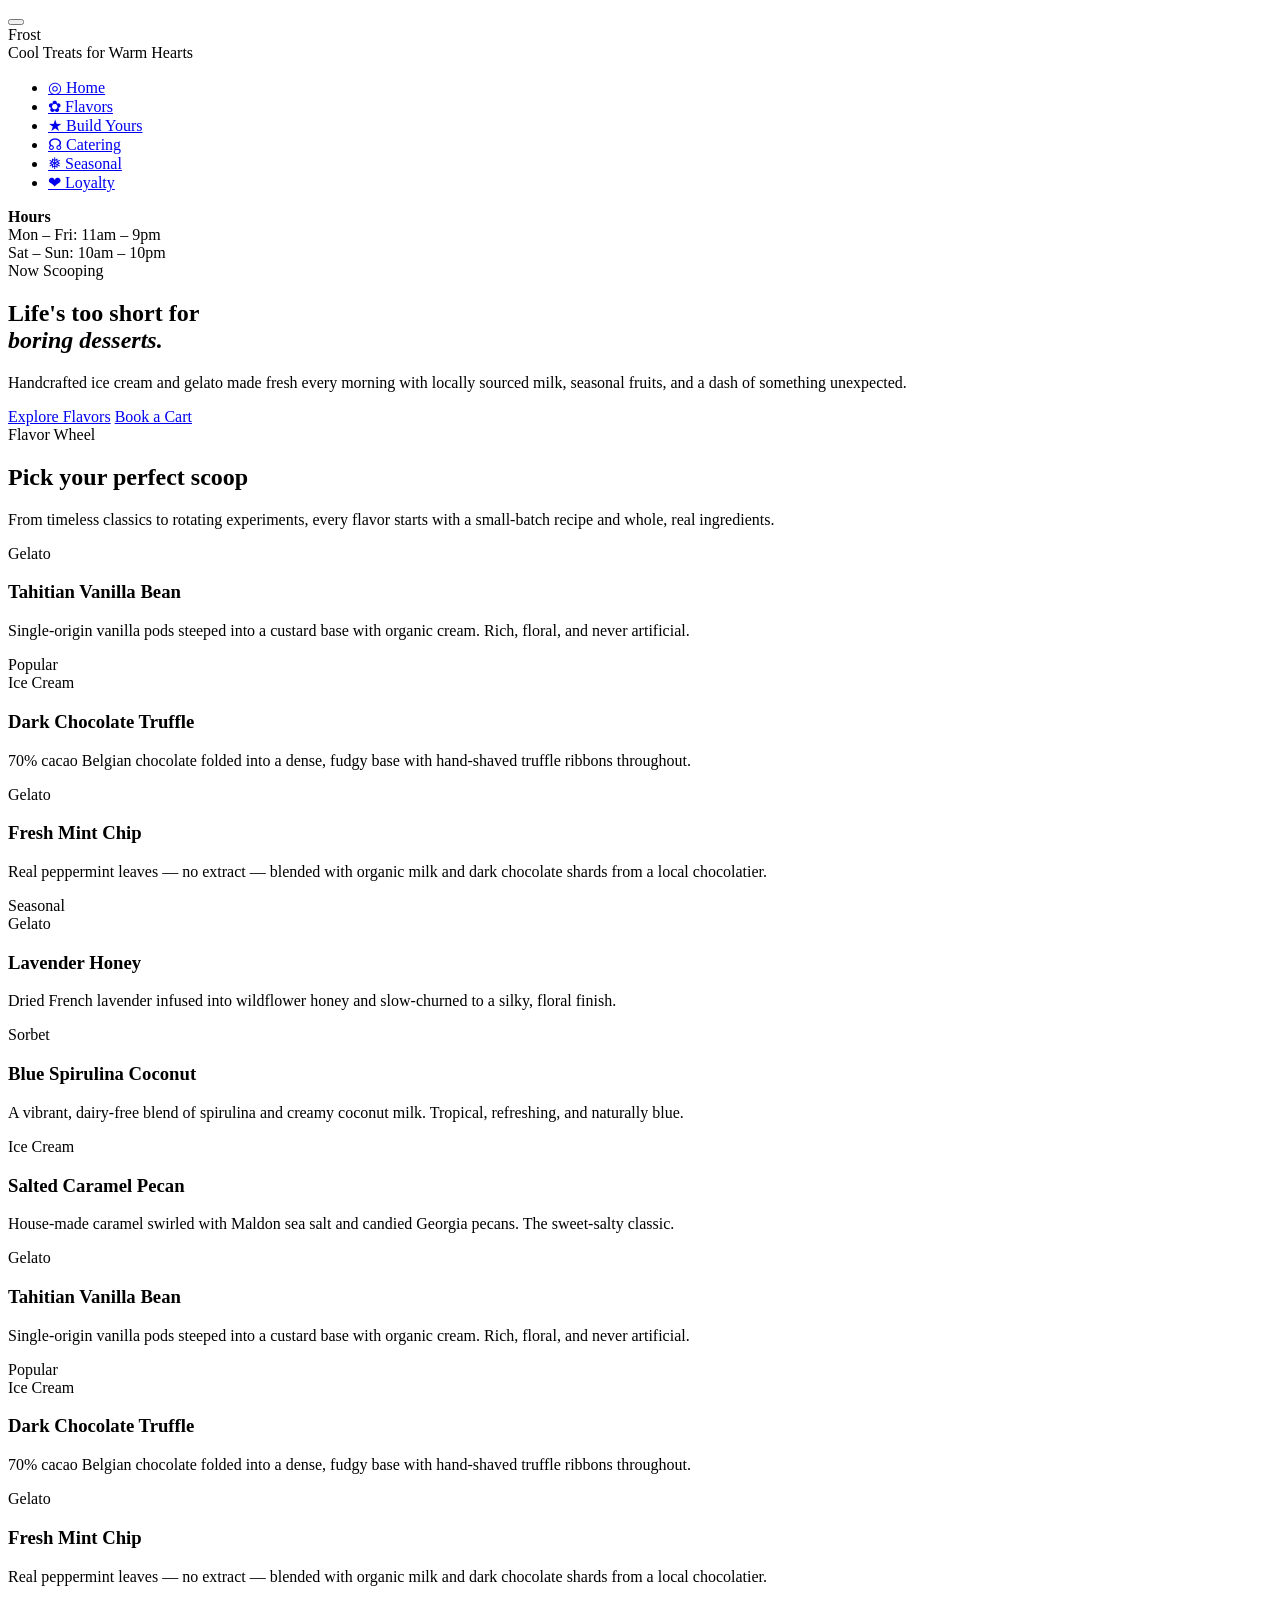
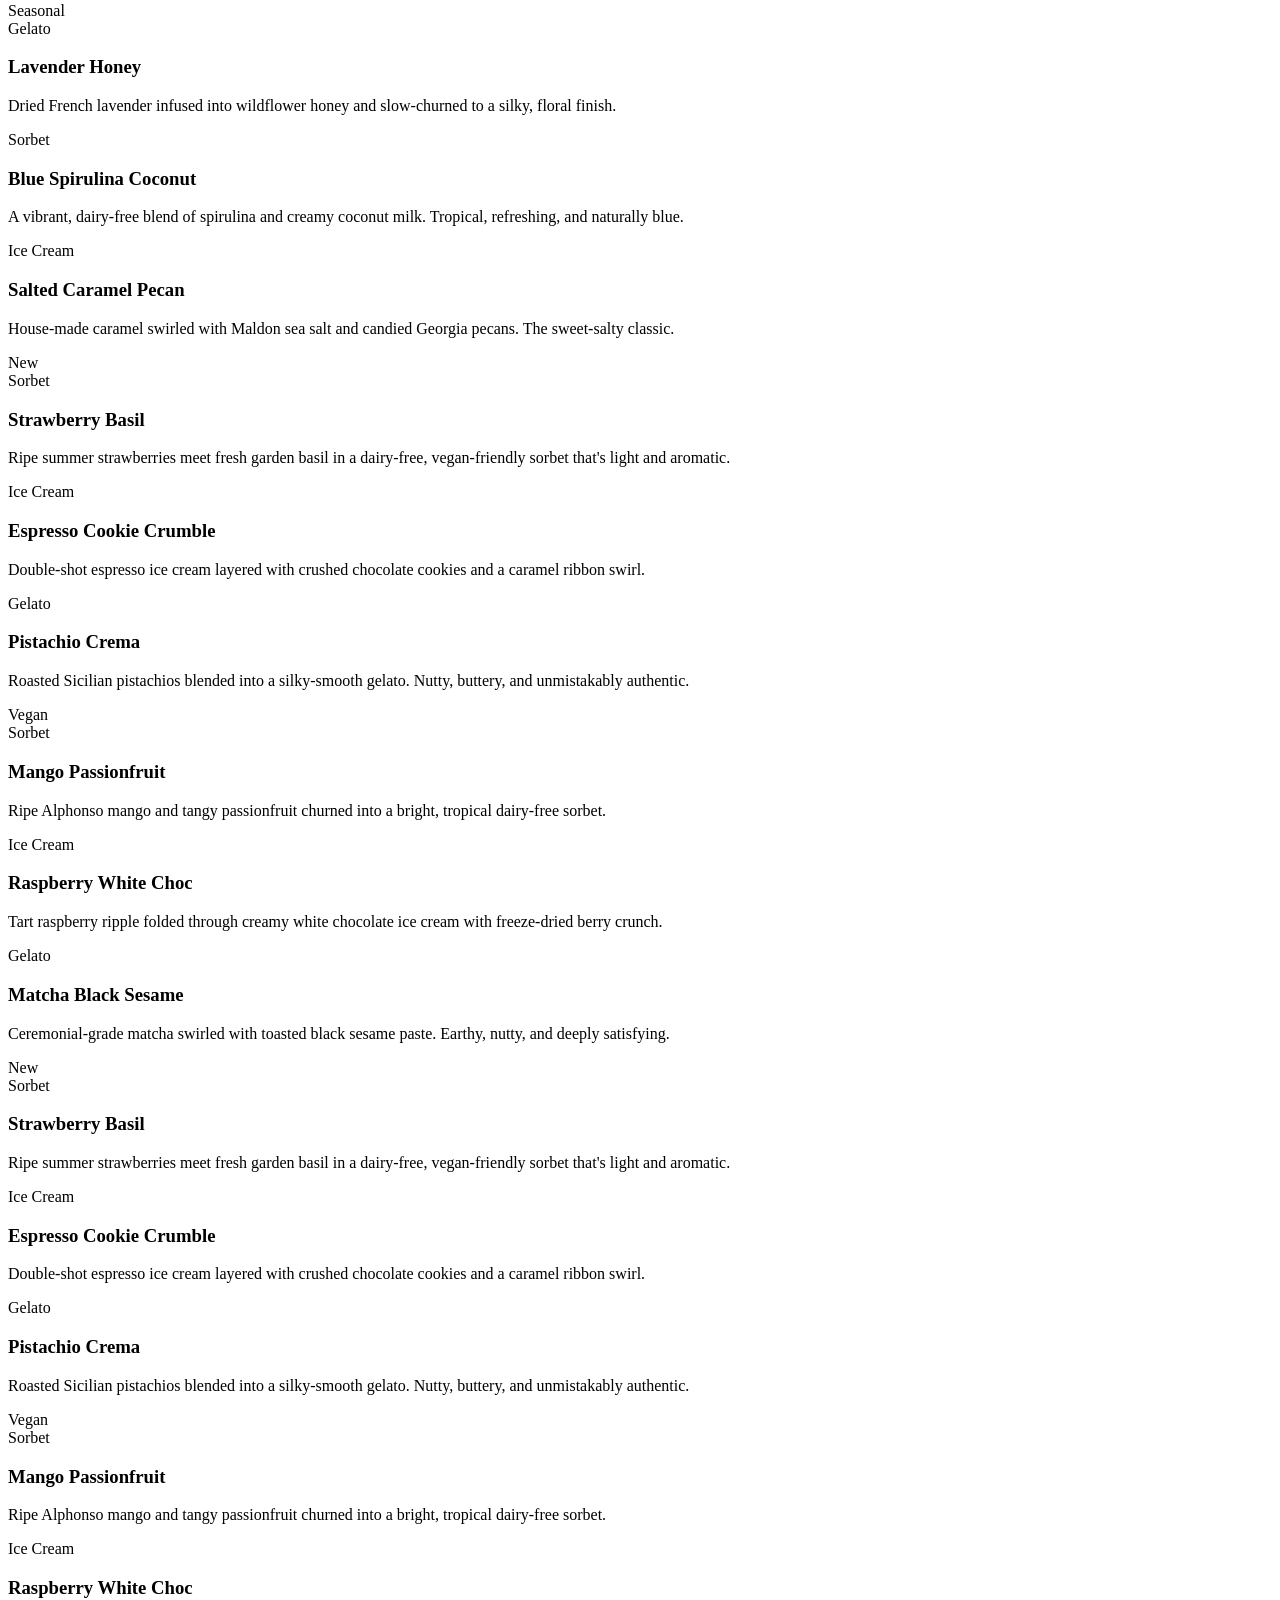
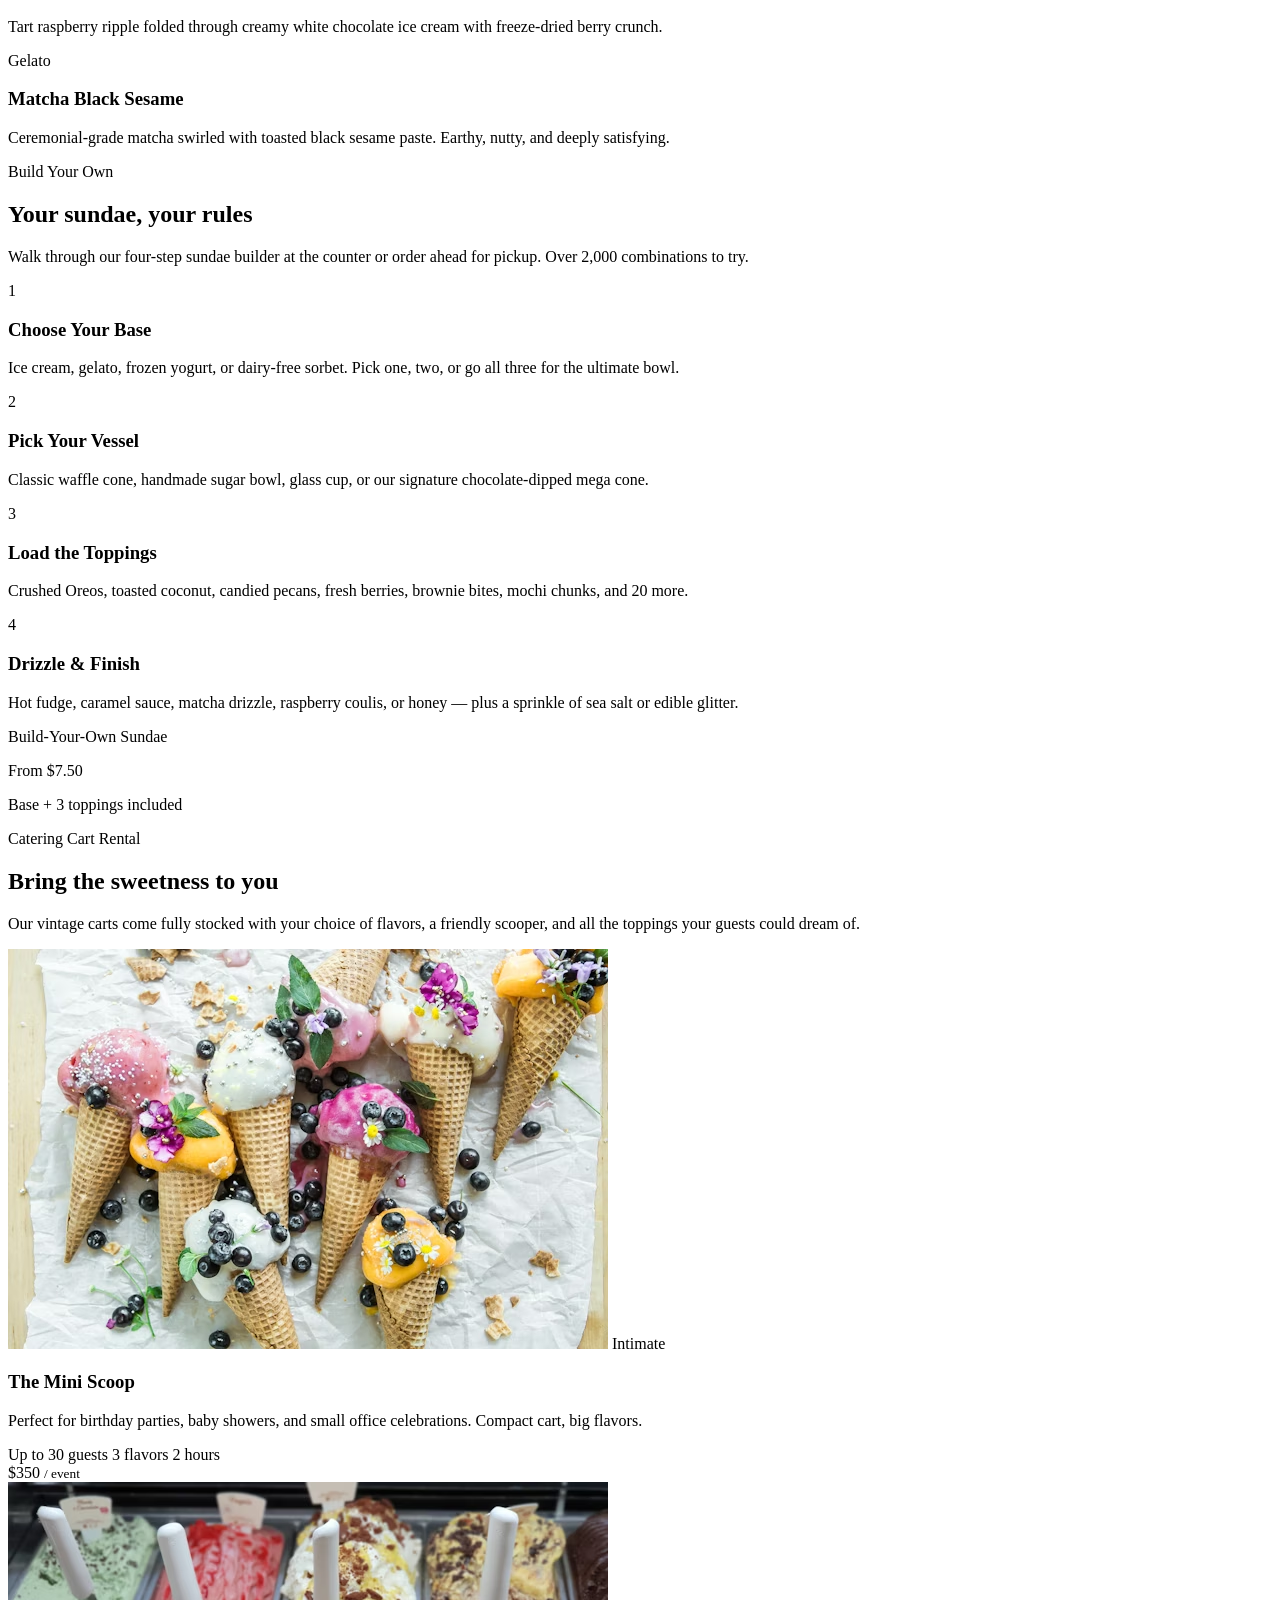
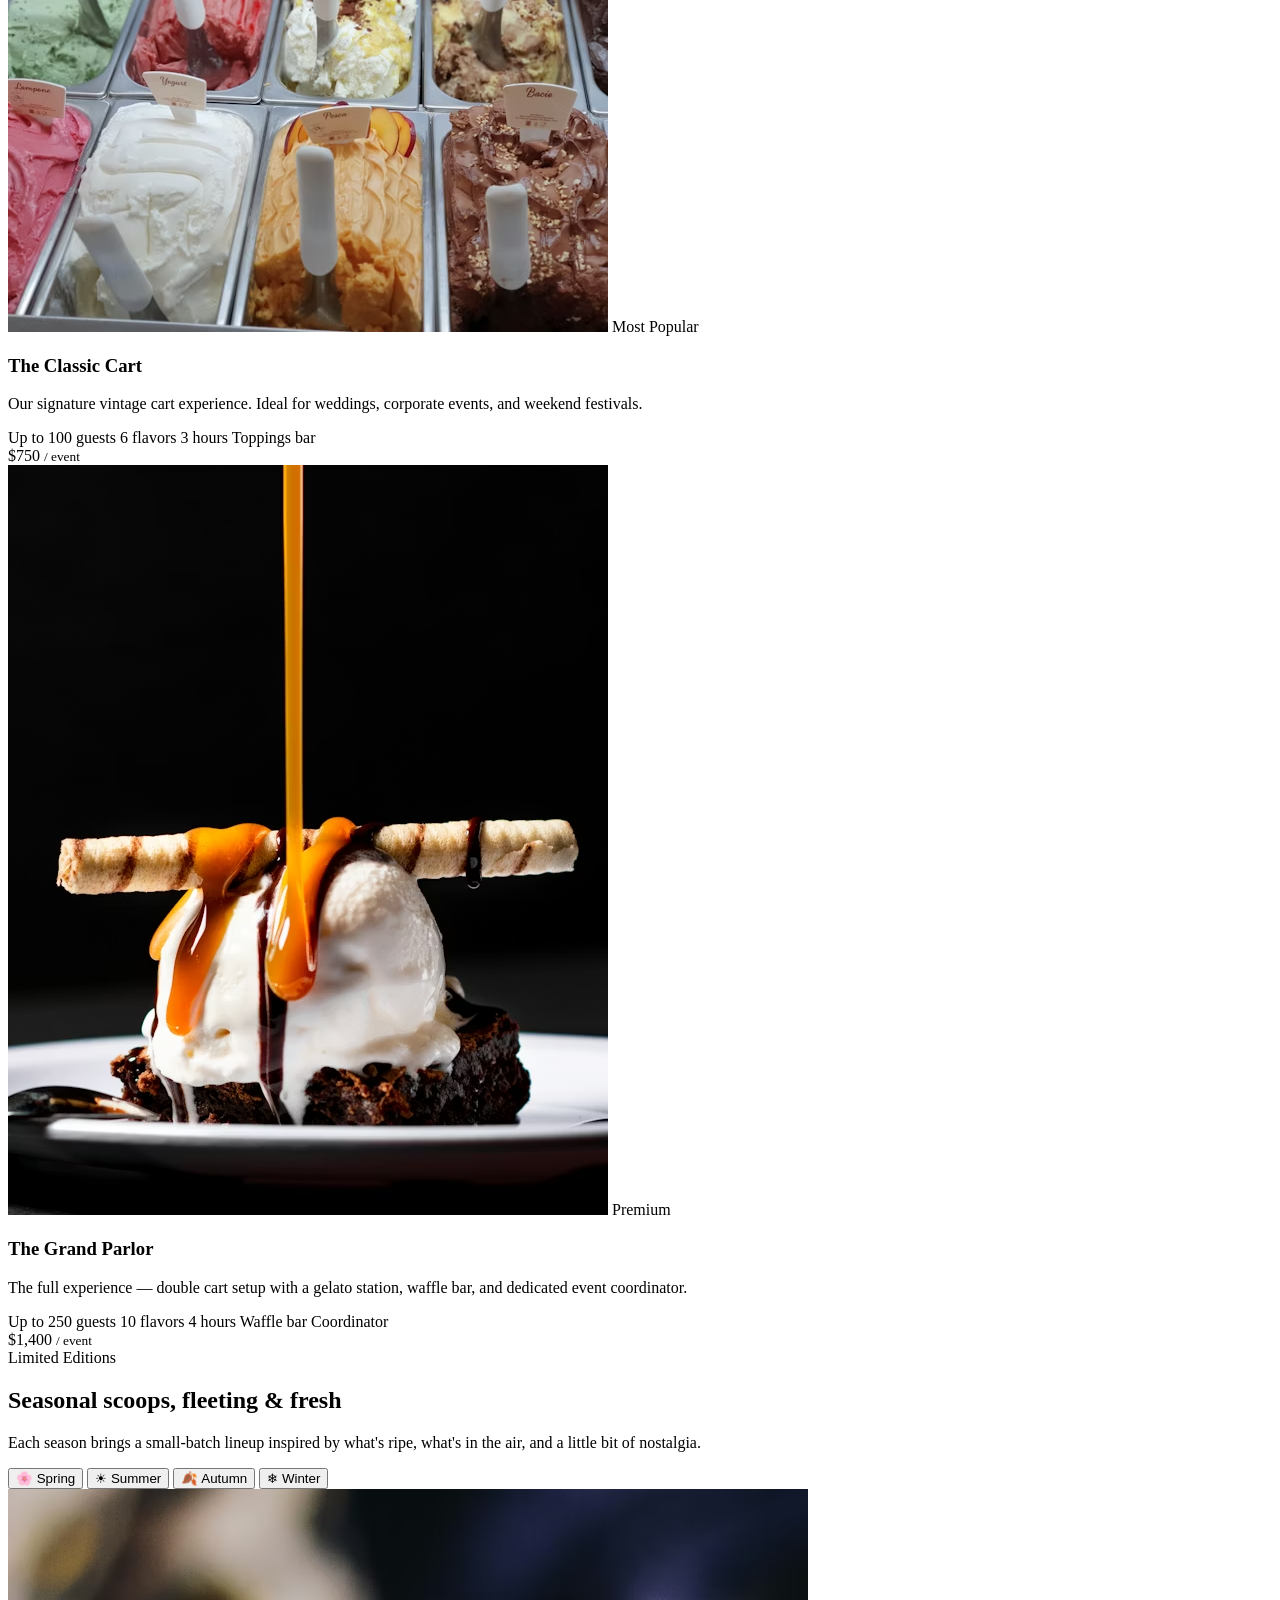
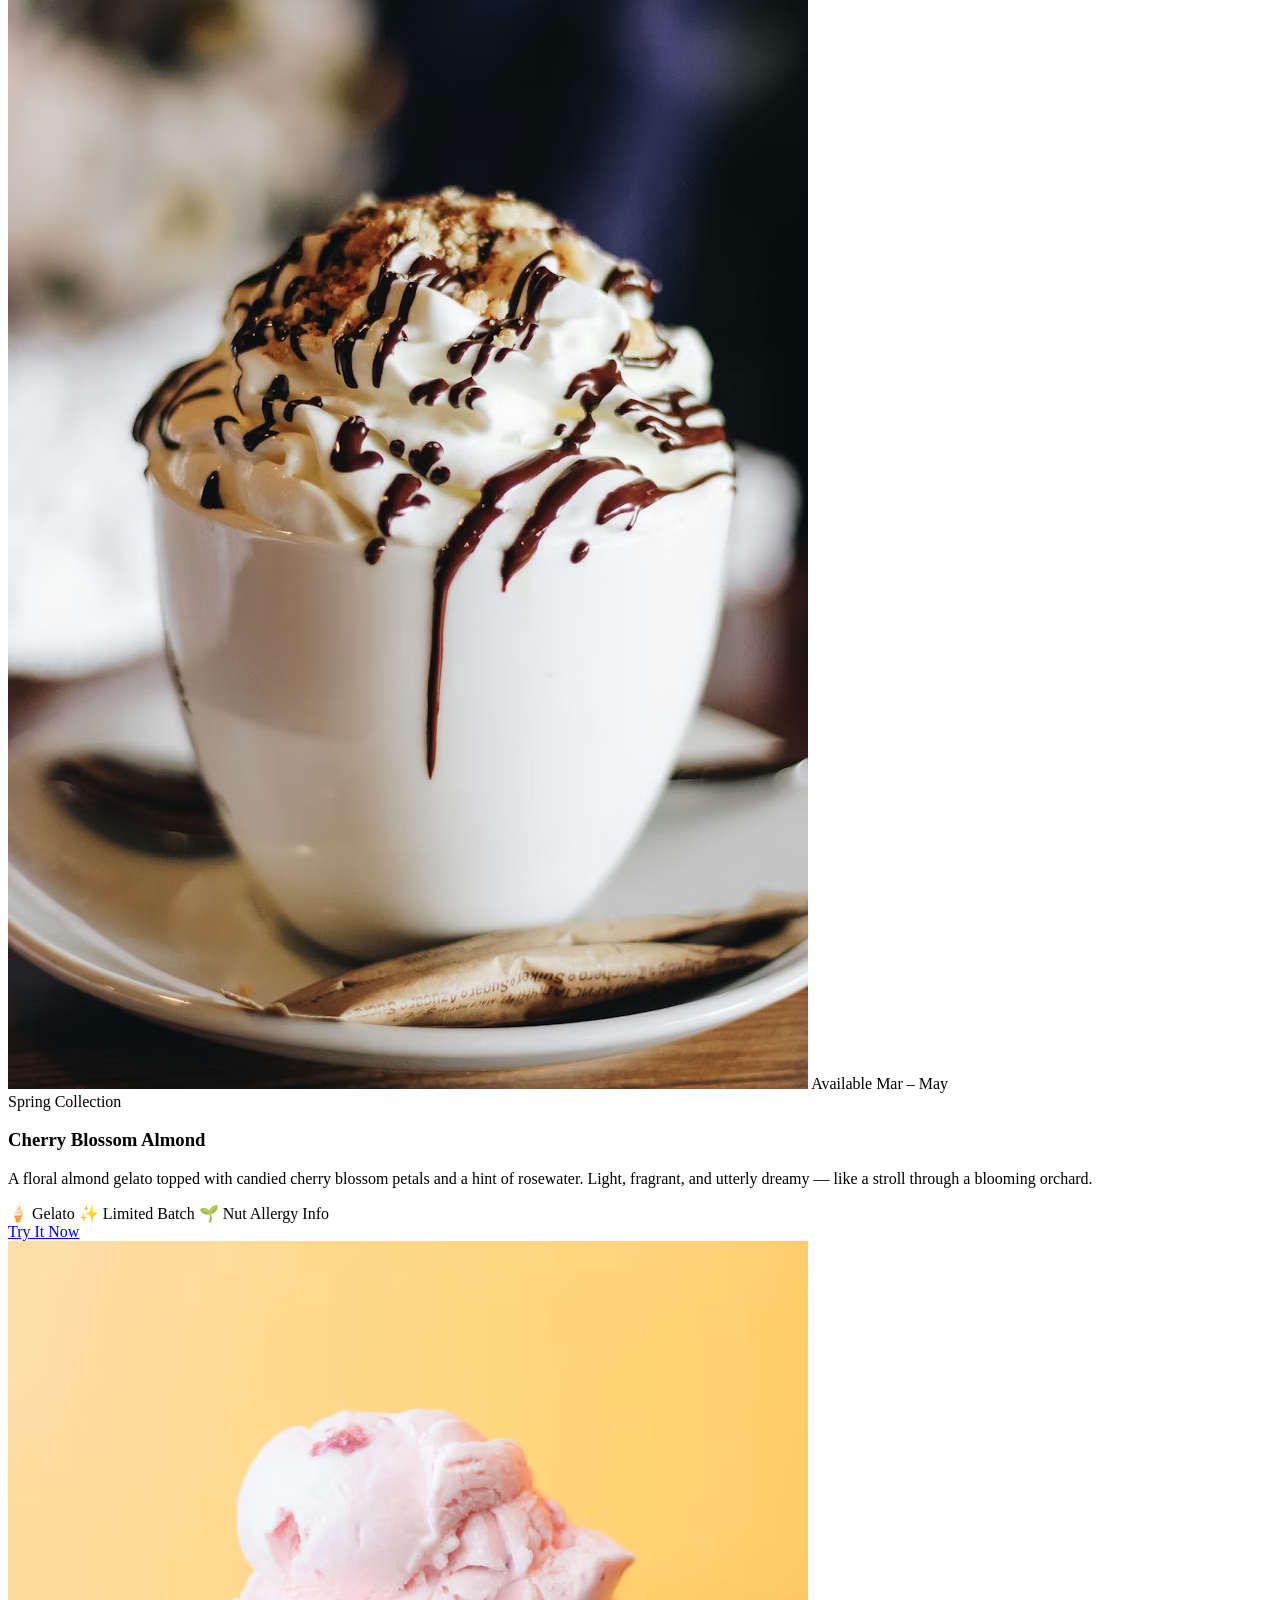
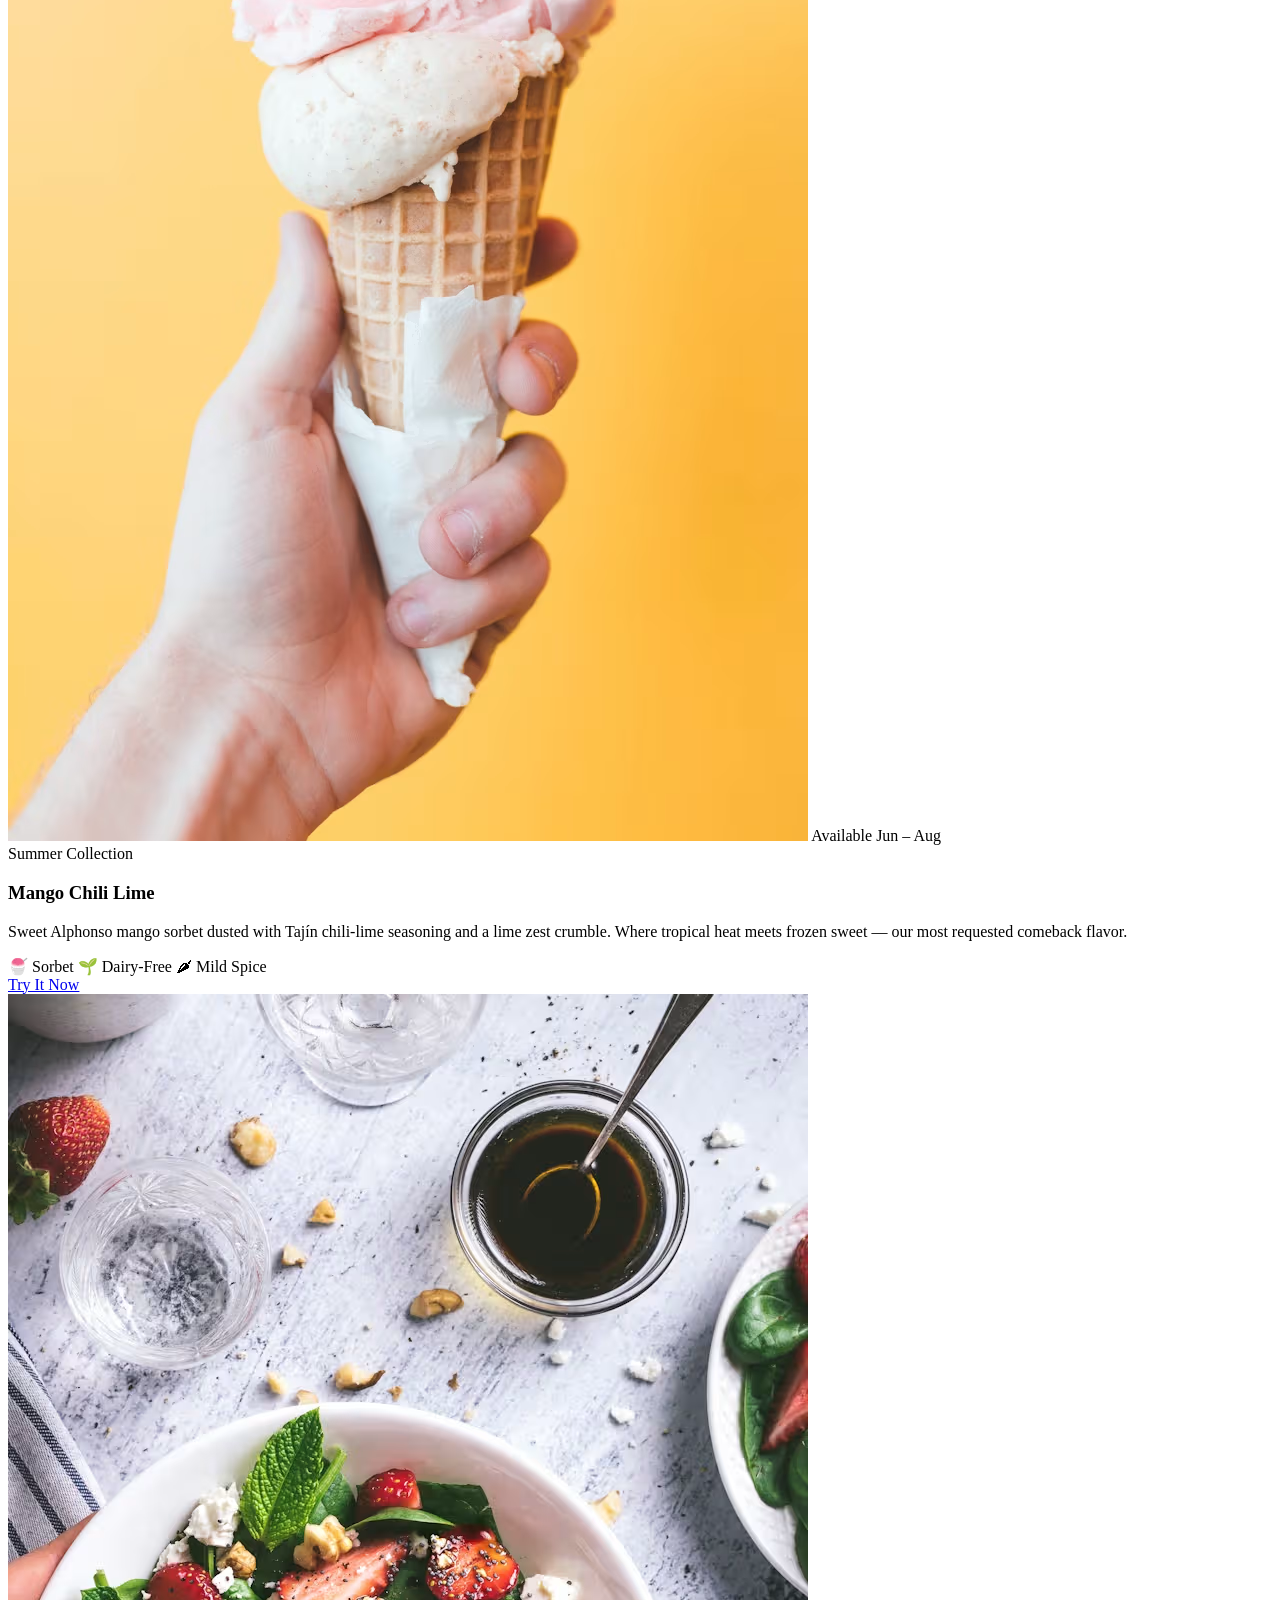
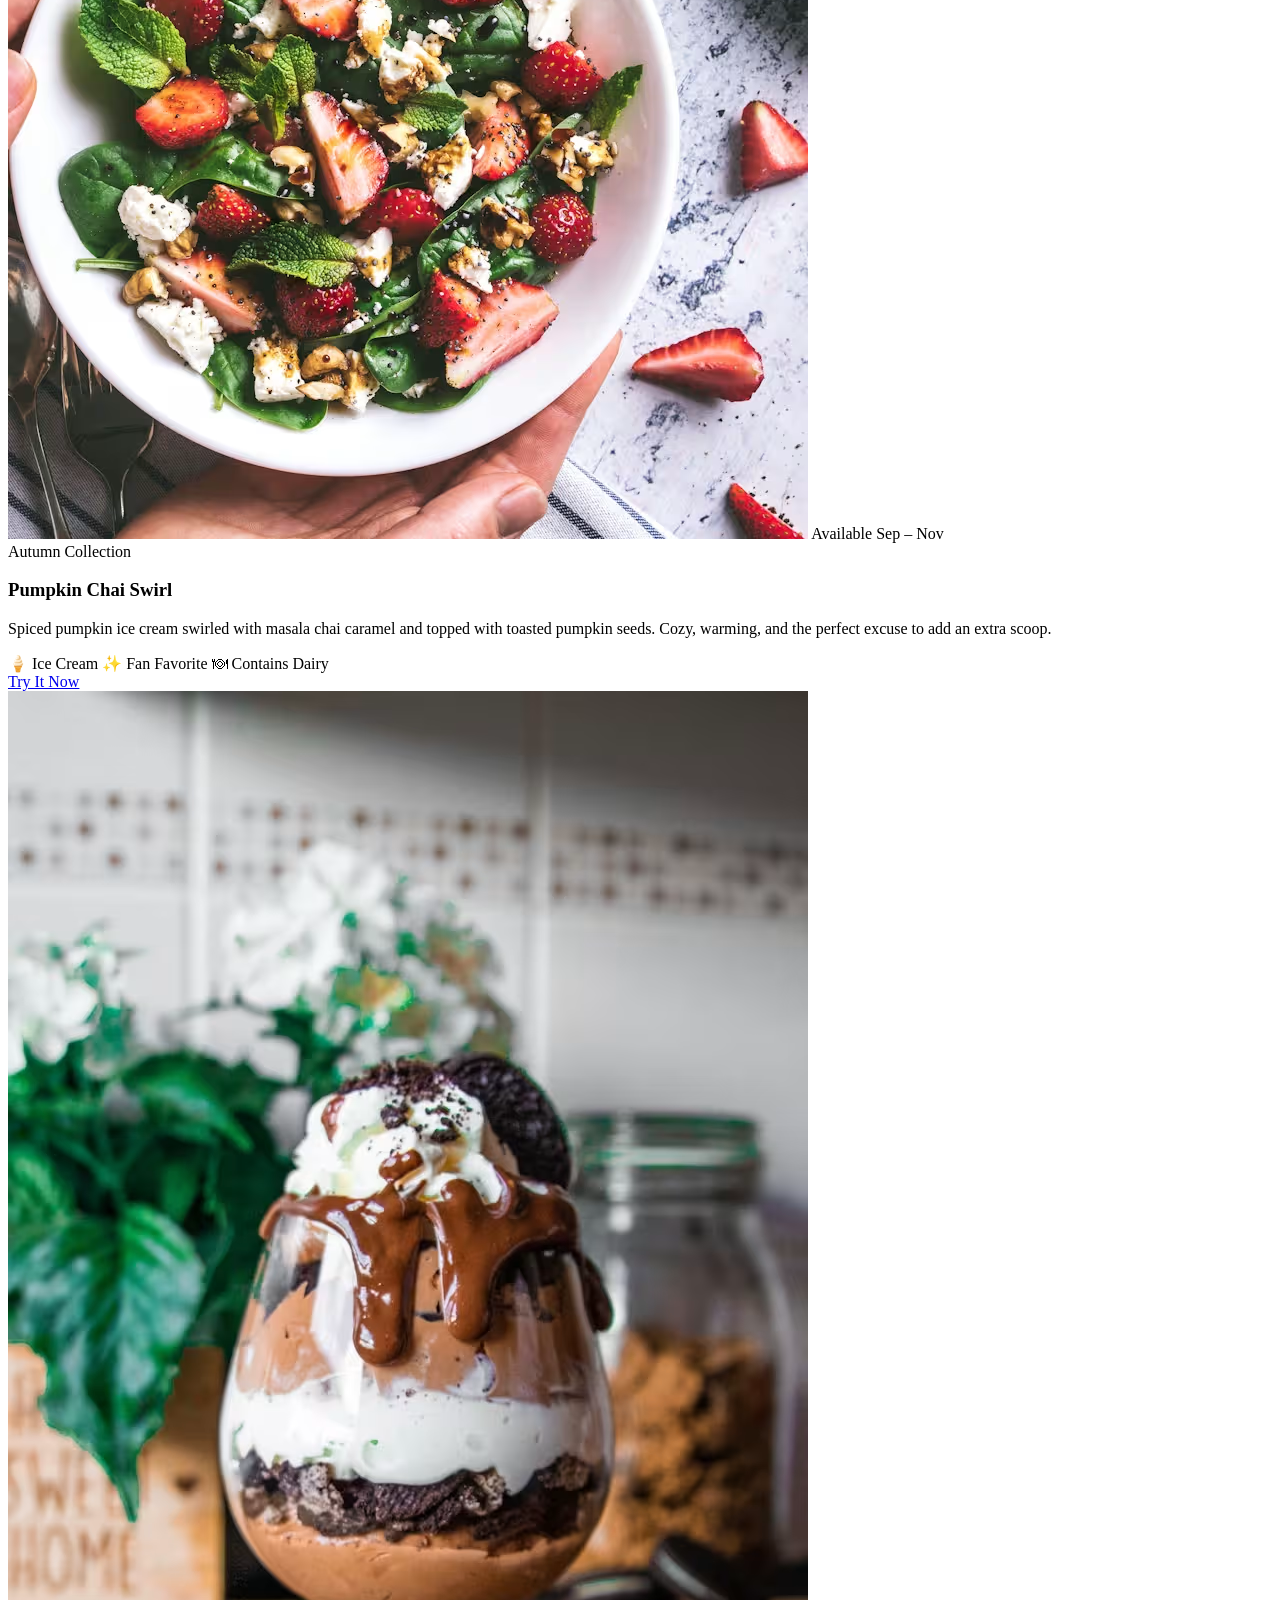
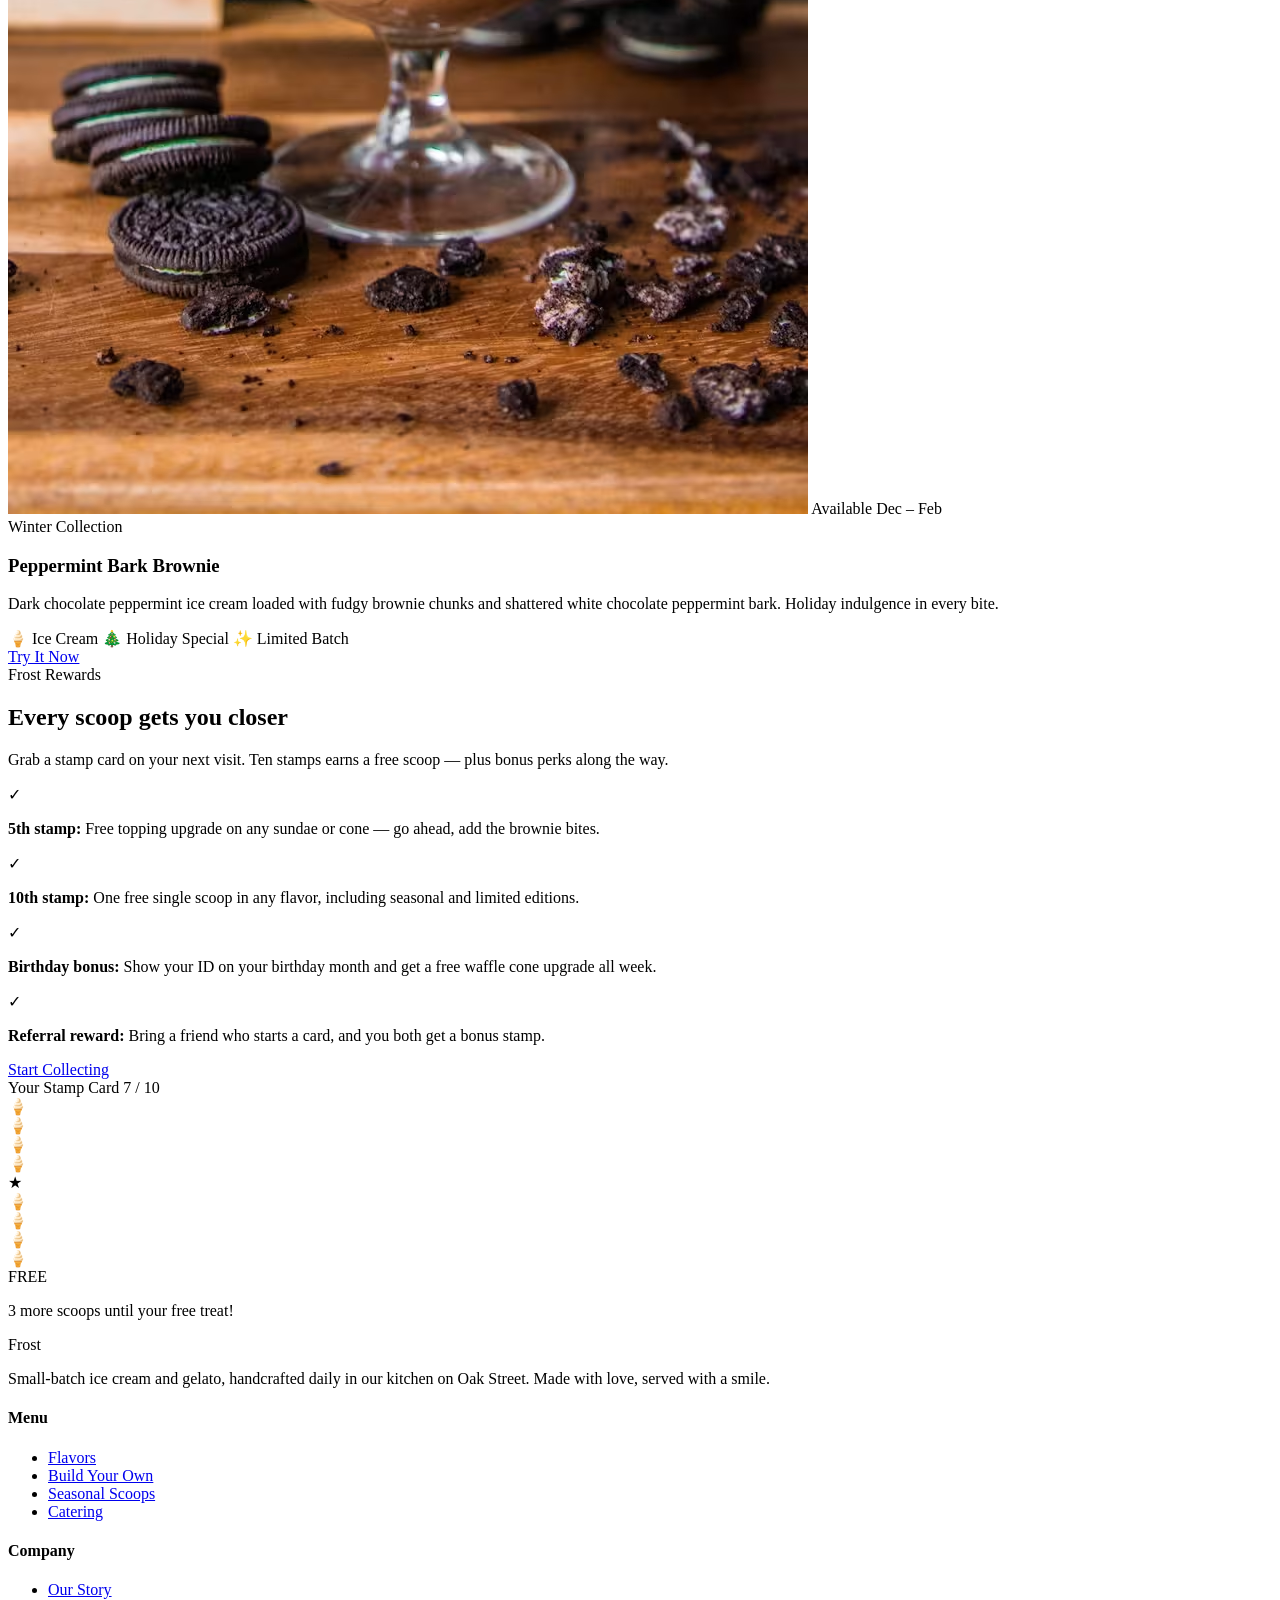
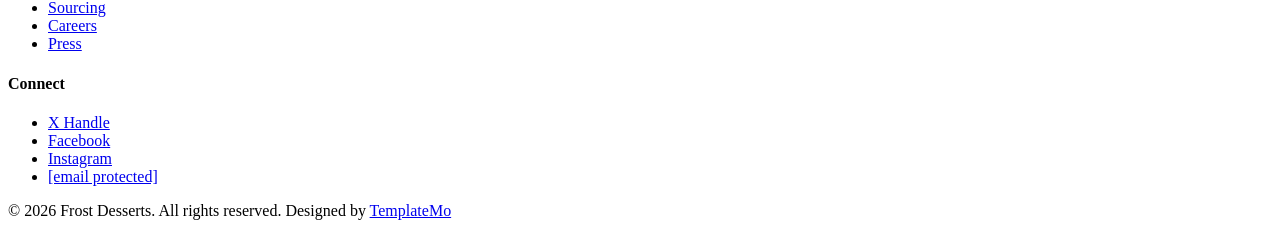
==== index.html @ 452b456d "Add files via upload" ====
<!DOCTYPE html>
<html lang="en">
<head>
  <meta charset="UTF-8">
  <meta name="viewport" content="width=device-width, initial-scale=1.0">
  <meta name="description" content="Frost — Cool treats for warm hearts. Handcrafted ice cream, gelato, and frozen desserts made with locally sourced ingredients.">
  <meta name="keywords" content="ice cream, gelato, frozen desserts, bakery, catering, handcrafted treats">
  <meta name="author" content="Frost Desserts">
  <meta property="og:title" content="Frost — Cool Treats for Warm Hearts">
  <meta property="og:description" content="Handcrafted ice cream, gelato, and frozen desserts made with locally sourced ingredients.">
  <meta property="og:type" content="website">
  <meta name="twitter:card" content="summary_large_image">
  <title>Frost — Cool Treats for Warm Hearts</title>

  <!-- Google Fonts: Lora + Manrope -->
  <link rel="preconnect" href="https://fonts.googleapis.com">
  <link rel="preconnect" href="https://fonts.gstatic.com" crossorigin>
  <link href="https://fonts.googleapis.com/css2?family=Lora:ital,wght@0,400;0,500;0,600;0,700;1,400;1,500&family=Manrope:wght@300;400;500;600;700;800&display=swap" rel="stylesheet">
  <link rel="stylesheet" href="templatemo-frost-style.css">
<!--

TemplateMo 613 Frost Bakery

https://templatemo.com/tm-613-frost-bakery

-->
</head>
<body>

  <!-- ==========================================
       Mobile Hamburger Button
       ========================================== -->
  <button class="hamburger" id="hamburger" aria-label="Toggle navigation menu" aria-expanded="false">
    <div class="hamburger__lines">
      <span></span>
      <span></span>
      <span></span>
    </div>
  </button>

  <!-- Mobile Sidebar Overlay -->
  <div class="sidebar-overlay" id="sidebarOverlay"></div>

  <!-- ==========================================
       Sidebar Navigation
       ========================================== -->
  <aside class="sidebar" id="sidebar" role="navigation" aria-label="Main navigation">
    <div class="sidebar__brand">
      <div class="sidebar__logo">Fr<span>o</span>st</div>
      <div class="sidebar__tagline">Cool Treats for Warm Hearts</div>
    </div>

    <nav class="sidebar__nav">
      <ul>
        <li><a href="#hero" class="active"><span class="nav-icon">&#9678;</span> Home</a></li>
        <li><a href="#flavors"><span class="nav-icon">&#10047;</span> Flavors</a></li>
        <li><a href="#builder"><span class="nav-icon">&#9733;</span> Build Yours</a></li>
        <li><a href="#catering"><span class="nav-icon">&#9738;</span> Catering</a></li>
        <li><a href="#seasonal"><span class="nav-icon">&#10053;</span> Seasonal</a></li>
        <li><a href="#loyalty"><span class="nav-icon">&#10084;</span> Loyalty</a></li>
      </ul>
    </nav>

    <div class="sidebar__footer">
      <div class="sidebar__hours">
        <strong>Hours</strong><br>
        Mon – Fri: 11am – 9pm<br>
        Sat – Sun: 10am – 10pm
      </div>
    </div>
  </aside>

  <!-- ==========================================
       Main Content
       ========================================== -->
  <main class="main">

    <!-- ======= HERO ======= -->
    <section class="hero" id="hero">
      <div class="hero__content">
        <div class="hero__badge reveal">Now Scooping</div>
        <h1 class="hero__title reveal reveal-delay-1">
          Life's too short for<br><em>boring desserts.</em>
        </h1>
        <p class="hero__subtitle reveal reveal-delay-2">
          Handcrafted ice cream and gelato made fresh every morning with locally sourced milk, seasonal fruits, and a dash of something unexpected.
        </p>
        <div class="hero__actions reveal reveal-delay-3">
          <a href="#flavors" class="btn btn--primary">Explore Flavors</a>
          <a href="#catering" class="btn btn--outline">Book a Cart</a>
        </div>
      </div>

      <!-- Decorative ice cream scoops -->
      <div class="hero__deco" aria-hidden="true">
        <div class="scoop scoop--strawberry">
          <div class="scoop--highlight"></div>
        </div>
        <div class="scoop scoop--mint">
          <div class="scoop--highlight"></div>
        </div>
        <div class="scoop scoop--vanilla">
          <div class="scoop--highlight"></div>
        </div>
      </div>
    </section>

    <!-- ======= FLAVOR WHEEL — Ticker Marquee ======= -->
    <section class="section section--alt flavors-section" id="flavors">
      <div class="section__header reveal">
        <span class="section__label">Flavor Wheel</span>
        <h2 class="section__title">Pick your perfect scoop</h2>
        <p class="section__desc">From timeless classics to rotating experiments, every flavor starts with a small-batch recipe and whole, real ingredients.</p>
      </div>

      <!-- Row 1: scrolls left -->
      <div class="marquee">
        <div class="marquee__track">
          <!-- Original set -->
          <div class="flavor-card">
            <div class="flavor-card__swatch" style="background: radial-gradient(circle at 35% 35%, #fce4b8, #e6c68a);"></div>
            <div class="flavor-card__info">
              <span class="flavor-card__type">Gelato</span>
              <h3 class="flavor-card__name">Tahitian Vanilla Bean</h3>
              <p class="flavor-card__desc">Single-origin vanilla pods steeped into a custard base with organic cream. Rich, floral, and never artificial.</p>
            </div>
          </div>

          <div class="flavor-card">
            <div class="flavor-card__tag">Popular</div>
            <div class="flavor-card__swatch" style="background: radial-gradient(circle at 35% 35%, #6b3a2a, #3e2118);"></div>
            <div class="flavor-card__info">
              <span class="flavor-card__type">Ice Cream</span>
              <h3 class="flavor-card__name">Dark Chocolate Truffle</h3>
              <p class="flavor-card__desc">70% cacao Belgian chocolate folded into a dense, fudgy base with hand-shaved truffle ribbons throughout.</p>
            </div>
          </div>

          <div class="flavor-card">
            <div class="flavor-card__swatch" style="background: radial-gradient(circle at 35% 35%, var(--sage-light), var(--sage-dark));"></div>
            <div class="flavor-card__info">
              <span class="flavor-card__type">Gelato</span>
              <h3 class="flavor-card__name">Fresh Mint Chip</h3>
              <p class="flavor-card__desc">Real peppermint leaves — no extract — blended with organic milk and dark chocolate shards from a local chocolatier.</p>
            </div>
          </div>

          <div class="flavor-card">
            <div class="flavor-card__tag">Seasonal</div>
            <div class="flavor-card__swatch" style="background: radial-gradient(circle at 35% 35%, #c9b3d6, #9b7eb8);"></div>
            <div class="flavor-card__info">
              <span class="flavor-card__type">Gelato</span>
              <h3 class="flavor-card__name">Lavender Honey</h3>
              <p class="flavor-card__desc">Dried French lavender infused into wildflower honey and slow-churned to a silky, floral finish.</p>
            </div>
          </div>

          <div class="flavor-card">
            <div class="flavor-card__swatch" style="background: radial-gradient(circle at 35% 35%, #a8d8ea, #6bb7d4);"></div>
            <div class="flavor-card__info">
              <span class="flavor-card__type">Sorbet</span>
              <h3 class="flavor-card__name">Blue Spirulina Coconut</h3>
              <p class="flavor-card__desc">A vibrant, dairy-free blend of spirulina and creamy coconut milk. Tropical, refreshing, and naturally blue.</p>
            </div>
          </div>

          <div class="flavor-card">
            <div class="flavor-card__swatch" style="background: radial-gradient(circle at 35% 35%, #d4a76a, #b8863e);"></div>
            <div class="flavor-card__info">
              <span class="flavor-card__type">Ice Cream</span>
              <h3 class="flavor-card__name">Salted Caramel Pecan</h3>
              <p class="flavor-card__desc">House-made caramel swirled with Maldon sea salt and candied Georgia pecans. The sweet-salty classic.</p>
            </div>
          </div>

          <!-- Duplicate set for seamless loop -->
          <div class="flavor-card">
            <div class="flavor-card__swatch" style="background: radial-gradient(circle at 35% 35%, #fce4b8, #e6c68a);"></div>
            <div class="flavor-card__info">
              <span class="flavor-card__type">Gelato</span>
              <h3 class="flavor-card__name">Tahitian Vanilla Bean</h3>
              <p class="flavor-card__desc">Single-origin vanilla pods steeped into a custard base with organic cream. Rich, floral, and never artificial.</p>
            </div>
          </div>

          <div class="flavor-card">
            <div class="flavor-card__tag">Popular</div>
            <div class="flavor-card__swatch" style="background: radial-gradient(circle at 35% 35%, #6b3a2a, #3e2118);"></div>
            <div class="flavor-card__info">
              <span class="flavor-card__type">Ice Cream</span>
              <h3 class="flavor-card__name">Dark Chocolate Truffle</h3>
              <p class="flavor-card__desc">70% cacao Belgian chocolate folded into a dense, fudgy base with hand-shaved truffle ribbons throughout.</p>
            </div>
          </div>

          <div class="flavor-card">
            <div class="flavor-card__swatch" style="background: radial-gradient(circle at 35% 35%, var(--sage-light), var(--sage-dark));"></div>
            <div class="flavor-card__info">
              <span class="flavor-card__type">Gelato</span>
              <h3 class="flavor-card__name">Fresh Mint Chip</h3>
              <p class="flavor-card__desc">Real peppermint leaves — no extract — blended with organic milk and dark chocolate shards from a local chocolatier.</p>
            </div>
          </div>

          <div class="flavor-card">
            <div class="flavor-card__tag">Seasonal</div>
            <div class="flavor-card__swatch" style="background: radial-gradient(circle at 35% 35%, #c9b3d6, #9b7eb8);"></div>
            <div class="flavor-card__info">
              <span class="flavor-card__type">Gelato</span>
              <h3 class="flavor-card__name">Lavender Honey</h3>
              <p class="flavor-card__desc">Dried French lavender infused into wildflower honey and slow-churned to a silky, floral finish.</p>
            </div>
          </div>

          <div class="flavor-card">
            <div class="flavor-card__swatch" style="background: radial-gradient(circle at 35% 35%, #a8d8ea, #6bb7d4);"></div>
            <div class="flavor-card__info">
              <span class="flavor-card__type">Sorbet</span>
              <h3 class="flavor-card__name">Blue Spirulina Coconut</h3>
              <p class="flavor-card__desc">A vibrant, dairy-free blend of spirulina and creamy coconut milk. Tropical, refreshing, and naturally blue.</p>
            </div>
          </div>

          <div class="flavor-card">
            <div class="flavor-card__swatch" style="background: radial-gradient(circle at 35% 35%, #d4a76a, #b8863e);"></div>
            <div class="flavor-card__info">
              <span class="flavor-card__type">Ice Cream</span>
              <h3 class="flavor-card__name">Salted Caramel Pecan</h3>
              <p class="flavor-card__desc">House-made caramel swirled with Maldon sea salt and candied Georgia pecans. The sweet-salty classic.</p>
            </div>
          </div>
        </div>

        <!-- Row 2: scrolls right (reverse) -->
        <div class="marquee__track marquee__track--reverse">
          <!-- Original set -->
          <div class="flavor-card">
            <div class="flavor-card__tag">New</div>
            <div class="flavor-card__swatch" style="background: radial-gradient(circle at 35% 35%, #f4a4b8, #e07a8a);"></div>
            <div class="flavor-card__info">
              <span class="flavor-card__type">Sorbet</span>
              <h3 class="flavor-card__name">Strawberry Basil</h3>
              <p class="flavor-card__desc">Ripe summer strawberries meet fresh garden basil in a dairy-free, vegan-friendly sorbet that's light and aromatic.</p>
            </div>
          </div>

          <div class="flavor-card">
            <div class="flavor-card__swatch" style="background: radial-gradient(circle at 35% 35%, #8b6f4e, #5c4632);"></div>
            <div class="flavor-card__info">
              <span class="flavor-card__type">Ice Cream</span>
              <h3 class="flavor-card__name">Espresso Cookie Crumble</h3>
              <p class="flavor-card__desc">Double-shot espresso ice cream layered with crushed chocolate cookies and a caramel ribbon swirl.</p>
            </div>
          </div>

          <div class="flavor-card">
            <div class="flavor-card__swatch" style="background: radial-gradient(circle at 35% 35%, #e8d5a3, #c4a96a);"></div>
            <div class="flavor-card__info">
              <span class="flavor-card__type">Gelato</span>
              <h3 class="flavor-card__name">Pistachio Crema</h3>
              <p class="flavor-card__desc">Roasted Sicilian pistachios blended into a silky-smooth gelato. Nutty, buttery, and unmistakably authentic.</p>
            </div>
          </div>

          <div class="flavor-card">
            <div class="flavor-card__tag">Vegan</div>
            <div class="flavor-card__swatch" style="background: radial-gradient(circle at 35% 35%, #f7c59f, #ef8e38);"></div>
            <div class="flavor-card__info">
              <span class="flavor-card__type">Sorbet</span>
              <h3 class="flavor-card__name">Mango Passionfruit</h3>
              <p class="flavor-card__desc">Ripe Alphonso mango and tangy passionfruit churned into a bright, tropical dairy-free sorbet.</p>
            </div>
          </div>

          <div class="flavor-card">
            <div class="flavor-card__swatch" style="background: radial-gradient(circle at 35% 35%, #f0c2c2, #d4868a);"></div>
            <div class="flavor-card__info">
              <span class="flavor-card__type">Ice Cream</span>
              <h3 class="flavor-card__name">Raspberry White Choc</h3>
              <p class="flavor-card__desc">Tart raspberry ripple folded through creamy white chocolate ice cream with freeze-dried berry crunch.</p>
            </div>
          </div>

          <div class="flavor-card">
            <div class="flavor-card__swatch" style="background: radial-gradient(circle at 35% 35%, #b6d7a8, #7ab55c);"></div>
            <div class="flavor-card__info">
              <span class="flavor-card__type">Gelato</span>
              <h3 class="flavor-card__name">Matcha Black Sesame</h3>
              <p class="flavor-card__desc">Ceremonial-grade matcha swirled with toasted black sesame paste. Earthy, nutty, and deeply satisfying.</p>
            </div>
          </div>

          <!-- Duplicate set for seamless loop -->
          <div class="flavor-card">
            <div class="flavor-card__tag">New</div>
            <div class="flavor-card__swatch" style="background: radial-gradient(circle at 35% 35%, #f4a4b8, #e07a8a);"></div>
            <div class="flavor-card__info">
              <span class="flavor-card__type">Sorbet</span>
              <h3 class="flavor-card__name">Strawberry Basil</h3>
              <p class="flavor-card__desc">Ripe summer strawberries meet fresh garden basil in a dairy-free, vegan-friendly sorbet that's light and aromatic.</p>
            </div>
          </div>

          <div class="flavor-card">
            <div class="flavor-card__swatch" style="background: radial-gradient(circle at 35% 35%, #8b6f4e, #5c4632);"></div>
            <div class="flavor-card__info">
              <span class="flavor-card__type">Ice Cream</span>
              <h3 class="flavor-card__name">Espresso Cookie Crumble</h3>
              <p class="flavor-card__desc">Double-shot espresso ice cream layered with crushed chocolate cookies and a caramel ribbon swirl.</p>
            </div>
          </div>

          <div class="flavor-card">
            <div class="flavor-card__swatch" style="background: radial-gradient(circle at 35% 35%, #e8d5a3, #c4a96a);"></div>
            <div class="flavor-card__info">
              <span class="flavor-card__type">Gelato</span>
              <h3 class="flavor-card__name">Pistachio Crema</h3>
              <p class="flavor-card__desc">Roasted Sicilian pistachios blended into a silky-smooth gelato. Nutty, buttery, and unmistakably authentic.</p>
            </div>
          </div>

          <div class="flavor-card">
            <div class="flavor-card__tag">Vegan</div>
            <div class="flavor-card__swatch" style="background: radial-gradient(circle at 35% 35%, #f7c59f, #ef8e38);"></div>
            <div class="flavor-card__info">
              <span class="flavor-card__type">Sorbet</span>
              <h3 class="flavor-card__name">Mango Passionfruit</h3>
              <p class="flavor-card__desc">Ripe Alphonso mango and tangy passionfruit churned into a bright, tropical dairy-free sorbet.</p>
            </div>
          </div>

          <div class="flavor-card">
            <div class="flavor-card__swatch" style="background: radial-gradient(circle at 35% 35%, #f0c2c2, #d4868a);"></div>
            <div class="flavor-card__info">
              <span class="flavor-card__type">Ice Cream</span>
              <h3 class="flavor-card__name">Raspberry White Choc</h3>
              <p class="flavor-card__desc">Tart raspberry ripple folded through creamy white chocolate ice cream with freeze-dried berry crunch.</p>
            </div>
          </div>

          <div class="flavor-card">
            <div class="flavor-card__swatch" style="background: radial-gradient(circle at 35% 35%, #b6d7a8, #7ab55c);"></div>
            <div class="flavor-card__info">
              <span class="flavor-card__type">Gelato</span>
              <h3 class="flavor-card__name">Matcha Black Sesame</h3>
              <p class="flavor-card__desc">Ceremonial-grade matcha swirled with toasted black sesame paste. Earthy, nutty, and deeply satisfying.</p>
            </div>
          </div>
        </div>
      </div>
    </section>

    <!-- ======= TOPPING BUILDER ======= -->
    <section class="section builder" id="builder">
      <div class="section__header reveal">
        <span class="section__label">Build Your Own</span>
        <h2 class="section__title">Your sundae, your rules</h2>
        <p class="section__desc">Walk through our four-step sundae builder at the counter or order ahead for pickup. Over 2,000 combinations to try.</p>
      </div>

      <div class="builder__layout">
        <div class="builder__steps">
          <!-- Step 1 -->
          <div class="builder-step reveal">
            <div class="builder-step__num">1</div>
            <div>
              <h3 class="builder-step__title">Choose Your Base</h3>
              <p class="builder-step__text">Ice cream, gelato, frozen yogurt, or dairy-free sorbet. Pick one, two, or go all three for the ultimate bowl.</p>
            </div>
          </div>

          <!-- Step 2 -->
          <div class="builder-step reveal reveal-delay-1">
            <div class="builder-step__num">2</div>
            <div>
              <h3 class="builder-step__title">Pick Your Vessel</h3>
              <p class="builder-step__text">Classic waffle cone, handmade sugar bowl, glass cup, or our signature chocolate-dipped mega cone.</p>
            </div>
          </div>

          <!-- Step 3 -->
          <div class="builder-step reveal reveal-delay-2">
            <div class="builder-step__num">3</div>
            <div>
              <h3 class="builder-step__title">Load the Toppings</h3>
              <p class="builder-step__text">Crushed Oreos, toasted coconut, candied pecans, fresh berries, brownie bites, mochi chunks, and 20 more.</p>
            </div>
          </div>

          <!-- Step 4 -->
          <div class="builder-step reveal reveal-delay-3">
            <div class="builder-step__num">4</div>
            <div>
              <h3 class="builder-step__title">Drizzle &amp; Finish</h3>
              <p class="builder-step__text">Hot fudge, caramel sauce, matcha drizzle, raspberry coulis, or honey — plus a sprinkle of sea salt or edible glitter.</p>
            </div>
          </div>
        </div>

        <!-- Visual Preview -->
        <div class="builder__preview reveal">
          <div class="builder__preview-bowl">
            <div class="builder__preview-scoop1"></div>
            <div class="builder__preview-scoop2"></div>
            <div class="builder__preview-scoop3"></div>
          </div>
          <p class="builder__preview-text">Build-Your-Own Sundae</p>
          <p class="builder__preview-price">From $7.50</p>
          <p class="builder__preview-note">Base + 3 toppings included</p>
        </div>
      </div>
    </section>

    <!-- ======= CATERING CART ======= -->
    <section class="section section--alt" id="catering">
      <div class="section__header reveal">
        <span class="section__label">Catering Cart Rental</span>
        <h2 class="section__title">Bring the sweetness to you</h2>
        <p class="section__desc">Our vintage carts come fully stocked with your choice of flavors, a friendly scooper, and all the toppings your guests could dream of.</p>
      </div>

      <div class="catering__grid">
        <!-- Cart 1: Mini -->
        <div class="cart-card reveal">
          <div class="cart-card__visual">
            <img src="images/the-mini-scoop.avif" alt="Ice cream cart setup for a small party" loading="lazy">
            <span class="cart-card__visual-label">Intimate</span>
          </div>
          <div class="cart-card__body">
            <h3 class="cart-card__name">The Mini Scoop</h3>
            <p class="cart-card__desc">Perfect for birthday parties, baby showers, and small office celebrations. Compact cart, big flavors.</p>
            <div class="cart-card__details">
              <span class="cart-card__detail">Up to 30 guests</span>
              <span class="cart-card__detail">3 flavors</span>
              <span class="cart-card__detail">2 hours</span>
            </div>
            <div class="cart-card__price">$350 <small>/ event</small></div>
          </div>
        </div>

        <!-- Cart 2: Classic -->
        <div class="cart-card reveal reveal-delay-1">
          <div class="cart-card__visual">
            <img src="images/the-classic-cart.avif" alt="Vintage ice cream cart at an outdoor event" loading="lazy">
            <span class="cart-card__visual-label">Most Popular</span>
          </div>
          <div class="cart-card__body">
            <h3 class="cart-card__name">The Classic Cart</h3>
            <p class="cart-card__desc">Our signature vintage cart experience. Ideal for weddings, corporate events, and weekend festivals.</p>
            <div class="cart-card__details">
              <span class="cart-card__detail">Up to 100 guests</span>
              <span class="cart-card__detail">6 flavors</span>
              <span class="cart-card__detail">3 hours</span>
              <span class="cart-card__detail">Toppings bar</span>
            </div>
            <div class="cart-card__price">$750 <small>/ event</small></div>
          </div>
        </div>

        <!-- Cart 3: Deluxe -->
        <div class="cart-card reveal reveal-delay-2">
          <div class="cart-card__visual">
            <img src="images/the-grand-parlor.avif" alt="Elegant dessert spread at a premium catered event" loading="lazy">
            <span class="cart-card__visual-label">Premium</span>
          </div>
          <div class="cart-card__body">
            <h3 class="cart-card__name">The Grand Parlor</h3>
            <p class="cart-card__desc">The full experience — double cart setup with a gelato station, waffle bar, and dedicated event coordinator.</p>
            <div class="cart-card__details">
              <span class="cart-card__detail">Up to 250 guests</span>
              <span class="cart-card__detail">10 flavors</span>
              <span class="cart-card__detail">4 hours</span>
              <span class="cart-card__detail">Waffle bar</span>
              <span class="cart-card__detail">Coordinator</span>
            </div>
            <div class="cart-card__price">$1,400 <small>/ event</small></div>
          </div>
        </div>
      </div>
    </section>

    <!-- ======= SEASONAL LIMITED EDITIONS ======= -->
    <!-- ======= SEASONAL LIMITED EDITIONS — Tabs ======= -->
    <section class="section" id="seasonal">
      <div class="section__header reveal">
        <span class="section__label">Limited Editions</span>
        <h2 class="section__title">Seasonal scoops, fleeting &amp; fresh</h2>
        <p class="section__desc">Each season brings a small-batch lineup inspired by what's ripe, what's in the air, and a little bit of nostalgia.</p>
      </div>

      <!-- Season Tabs -->
      <div class="seasonal-tabs reveal" role="tablist">
        <button class="seasonal-tab is-active" data-season="spring" role="tab" aria-selected="true" aria-controls="panel-spring">
          <span class="seasonal-tab__icon" aria-hidden="true">&#127800;</span> Spring
        </button>
        <button class="seasonal-tab" data-season="summer" role="tab" aria-selected="false" aria-controls="panel-summer">
          <span class="seasonal-tab__icon" aria-hidden="true">&#9728;</span> Summer
        </button>
        <button class="seasonal-tab" data-season="autumn" role="tab" aria-selected="false" aria-controls="panel-autumn">
          <span class="seasonal-tab__icon" aria-hidden="true">&#127810;</span> Autumn
        </button>
        <button class="seasonal-tab" data-season="winter" role="tab" aria-selected="false" aria-controls="panel-winter">
          <span class="seasonal-tab__icon" aria-hidden="true">&#10052;</span> Winter
        </button>
      </div>

      <!-- Tab Panels -->
      <div class="seasonal-panels reveal">

        <!-- Spring Panel -->
        <div class="seasonal-panel is-active" id="panel-spring" role="tabpanel">
          <div class="seasonal-panel__visual">
            <img src="images/spring-collection.avif" alt="Cherry blossom almond gelato with petals" loading="lazy">
            <span class="seasonal-panel__badge">Available Mar – May</span>
          </div>
          <div class="seasonal-panel__details">
            <span class="seasonal-panel__season-label">Spring Collection</span>
            <h3 class="seasonal-panel__name">Cherry Blossom Almond</h3>
            <p class="seasonal-panel__desc">A floral almond gelato topped with candied cherry blossom petals and a hint of rosewater. Light, fragrant, and utterly dreamy — like a stroll through a blooming orchard.</p>
            <div class="seasonal-panel__meta">
              <span class="seasonal-panel__meta-tag"><span>&#127846;</span> Gelato</span>
              <span class="seasonal-panel__meta-tag"><span>&#10024;</span> Limited Batch</span>
              <span class="seasonal-panel__meta-tag"><span>&#127793;</span> Nut Allergy Info</span>
            </div>
            <a href="#hero" class="btn btn--primary seasonal-panel__cta">Try It Now</a>
          </div>
        </div>

        <!-- Summer Panel -->
        <div class="seasonal-panel" id="panel-summer" role="tabpanel">
          <div class="seasonal-panel__visual">
            <img src="images/summer-collection.avif" alt="Mango chili lime sorbet with tropical fruits" loading="lazy">
            <span class="seasonal-panel__badge">Available Jun – Aug</span>
          </div>
          <div class="seasonal-panel__details">
            <span class="seasonal-panel__season-label">Summer Collection</span>
            <h3 class="seasonal-panel__name">Mango Chili Lime</h3>
            <p class="seasonal-panel__desc">Sweet Alphonso mango sorbet dusted with Tajín chili-lime seasoning and a lime zest crumble. Where tropical heat meets frozen sweet — our most requested comeback flavor.</p>
            <div class="seasonal-panel__meta">
              <span class="seasonal-panel__meta-tag"><span>&#127847;</span> Sorbet</span>
              <span class="seasonal-panel__meta-tag"><span>&#127793;</span> Dairy-Free</span>
              <span class="seasonal-panel__meta-tag"><span>&#127798;</span> Mild Spice</span>
            </div>
            <a href="#hero" class="btn btn--primary seasonal-panel__cta">Try It Now</a>
          </div>
        </div>

        <!-- Autumn Panel -->
        <div class="seasonal-panel" id="panel-autumn" role="tabpanel">
          <div class="seasonal-panel__visual">
            <img src="images/autumn-collection.avif" alt="Pumpkin chai swirl ice cream with autumn spices" loading="lazy">
            <span class="seasonal-panel__badge">Available Sep – Nov</span>
          </div>
          <div class="seasonal-panel__details">
            <span class="seasonal-panel__season-label">Autumn Collection</span>
            <h3 class="seasonal-panel__name">Pumpkin Chai Swirl</h3>
            <p class="seasonal-panel__desc">Spiced pumpkin ice cream swirled with masala chai caramel and topped with toasted pumpkin seeds. Cozy, warming, and the perfect excuse to add an extra scoop.</p>
            <div class="seasonal-panel__meta">
              <span class="seasonal-panel__meta-tag"><span>&#127846;</span> Ice Cream</span>
              <span class="seasonal-panel__meta-tag"><span>&#10024;</span> Fan Favorite</span>
              <span class="seasonal-panel__meta-tag"><span>&#127869;</span> Contains Dairy</span>
            </div>
            <a href="#hero" class="btn btn--primary seasonal-panel__cta">Try It Now</a>
          </div>
        </div>

        <!-- Winter Panel -->
        <div class="seasonal-panel" id="panel-winter" role="tabpanel">
          <div class="seasonal-panel__visual">
            <img src="images/winter-collection.avif" alt="Peppermint bark brownie ice cream with chocolate pieces" loading="lazy">
            <span class="seasonal-panel__badge">Available Dec – Feb</span>
          </div>
          <div class="seasonal-panel__details">
            <span class="seasonal-panel__season-label">Winter Collection</span>
            <h3 class="seasonal-panel__name">Peppermint Bark Brownie</h3>
            <p class="seasonal-panel__desc">Dark chocolate peppermint ice cream loaded with fudgy brownie chunks and shattered white chocolate peppermint bark. Holiday indulgence in every bite.</p>
            <div class="seasonal-panel__meta">
              <span class="seasonal-panel__meta-tag"><span>&#127846;</span> Ice Cream</span>
              <span class="seasonal-panel__meta-tag"><span>&#127876;</span> Holiday Special</span>
              <span class="seasonal-panel__meta-tag"><span>&#10024;</span> Limited Batch</span>
            </div>
            <a href="#hero" class="btn btn--primary seasonal-panel__cta">Try It Now</a>
          </div>
        </div>

      </div>
    </section>

    <!-- ======= LOYALTY STAMP CARD ======= -->
    <section class="section section--alt loyalty" id="loyalty">
      <div class="section__header reveal">
        <span class="section__label">Frost Rewards</span>
        <h2 class="section__title">Every scoop gets you closer</h2>
        <p class="section__desc">Grab a stamp card on your next visit. Ten stamps earns a free scoop — plus bonus perks along the way.</p>
      </div>

      <div class="loyalty__layout">
        <div class="loyalty__info reveal">
          <div class="loyalty__perks">
            <div class="perk">
              <div class="perk__icon">&#10003;</div>
              <p class="perk__text"><strong>5th stamp:</strong> Free topping upgrade on any sundae or cone — go ahead, add the brownie bites.</p>
            </div>
            <div class="perk">
              <div class="perk__icon">&#10003;</div>
              <p class="perk__text"><strong>10th stamp:</strong> One free single scoop in any flavor, including seasonal and limited editions.</p>
            </div>
            <div class="perk">
              <div class="perk__icon">&#10003;</div>
              <p class="perk__text"><strong>Birthday bonus:</strong> Show your ID on your birthday month and get a free waffle cone upgrade all week.</p>
            </div>
            <div class="perk">
              <div class="perk__icon">&#10003;</div>
              <p class="perk__text"><strong>Referral reward:</strong> Bring a friend who starts a card, and you both get a bonus stamp.</p>
            </div>
          </div>

          <a href="#hero" class="btn btn--sage" style="margin-top: 2rem;">Start Collecting</a>
        </div>

        <!-- Stamp Card Visual -->
        <div class="stamp-card reveal reveal-delay-1">
          <div class="stamp-card__header">
            <span class="stamp-card__title">Your Stamp Card</span>
            <span class="stamp-card__count">7 / 10</span>
          </div>
          <div class="stamp-card__grid">
            <div class="stamp stamp--filled">&#127846;</div>
            <div class="stamp stamp--filled">&#127846;</div>
            <div class="stamp stamp--filled">&#127846;</div>
            <div class="stamp stamp--filled">&#127846;</div>
            <div class="stamp stamp--reward stamp--filled">&#9733;</div>
            <div class="stamp stamp--filled">&#127846;</div>
            <div class="stamp stamp--filled">&#127846;</div>
            <div class="stamp">&#127846;</div>
            <div class="stamp">&#127846;</div>
            <div class="stamp stamp--reward">FREE</div>
          </div>
          <p class="stamp-card__footer">3 more scoops until your free treat!</p>
        </div>
      </div>
    </section>

    <!-- ======= FOOTER ======= -->
    <footer class="footer">
      <div class="footer__top">
        <div>
          <div class="footer__brand">Fr<span>o</span>st</div>
          <p class="footer__copy">Small-batch ice cream and gelato, handcrafted daily in our kitchen on Oak Street. Made with love, served with a smile.</p>
        </div>

        <div class="footer__links">
          <div class="footer__col">
            <h4>Menu</h4>
            <ul>
              <li><a href="#flavors">Flavors</a></li>
              <li><a href="#builder">Build Your Own</a></li>
              <li><a href="#seasonal">Seasonal Scoops</a></li>
              <li><a href="#catering">Catering</a></li>
            </ul>
          </div>
          <div class="footer__col">
            <h4>Company</h4>
            <ul>
              <li><a href="#">Our Story</a></li>
              <li><a href="#">Sourcing</a></li>
              <li><a href="#">Careers</a></li>
              <li><a href="#">Press</a></li>
            </ul>
          </div>
          <div class="footer__col">
            <h4>Connect</h4>
            <ul>
              <li><a href="https://x.com/minthu" target="_blank">X Handle</a></li>
              <li><a href="#">Facebook</a></li>
              <li><a href="#">Instagram</a></li>
              <li><a href="#"><span class="__cf_email__" data-cfemail="8fe7eae3e3e0cfe9fde0fcfba1ece0">[email&#160;protected]</span></a></li>
            </ul>
          </div>
        </div>
      </div>

      <div class="footer__bottom">
        <p>&copy; 2026 Frost Desserts. All rights reserved. Designed by <a href="https://templatemo.com" target="_blank" rel="noopener noreferrer">TemplateMo</a></p>
      </div>
    </footer>

  </main>
  <script data-cfasync="false" src="/cdn-cgi/scripts/5c5dd728/cloudflare-static/email-decode.min.js"></script>
  <script src="templatemo-frost-script.js"></script>
</body>
</html>
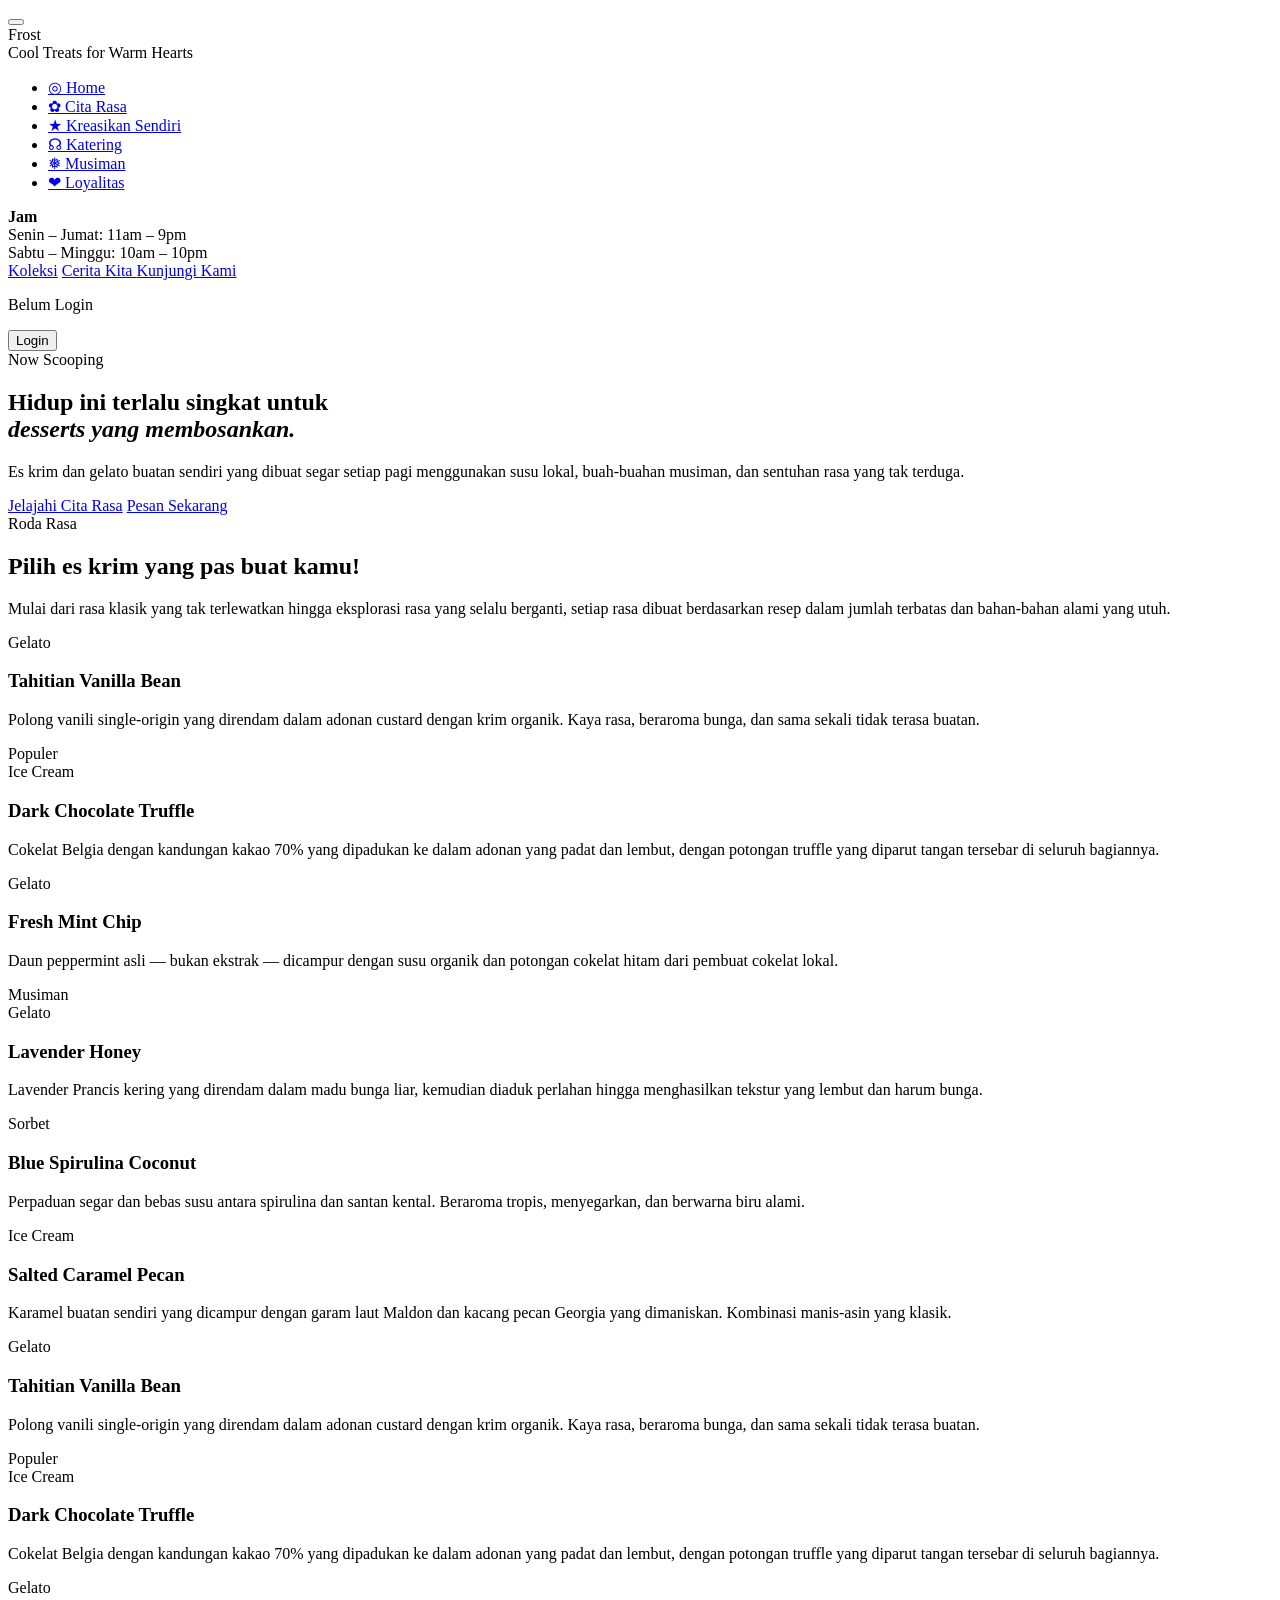
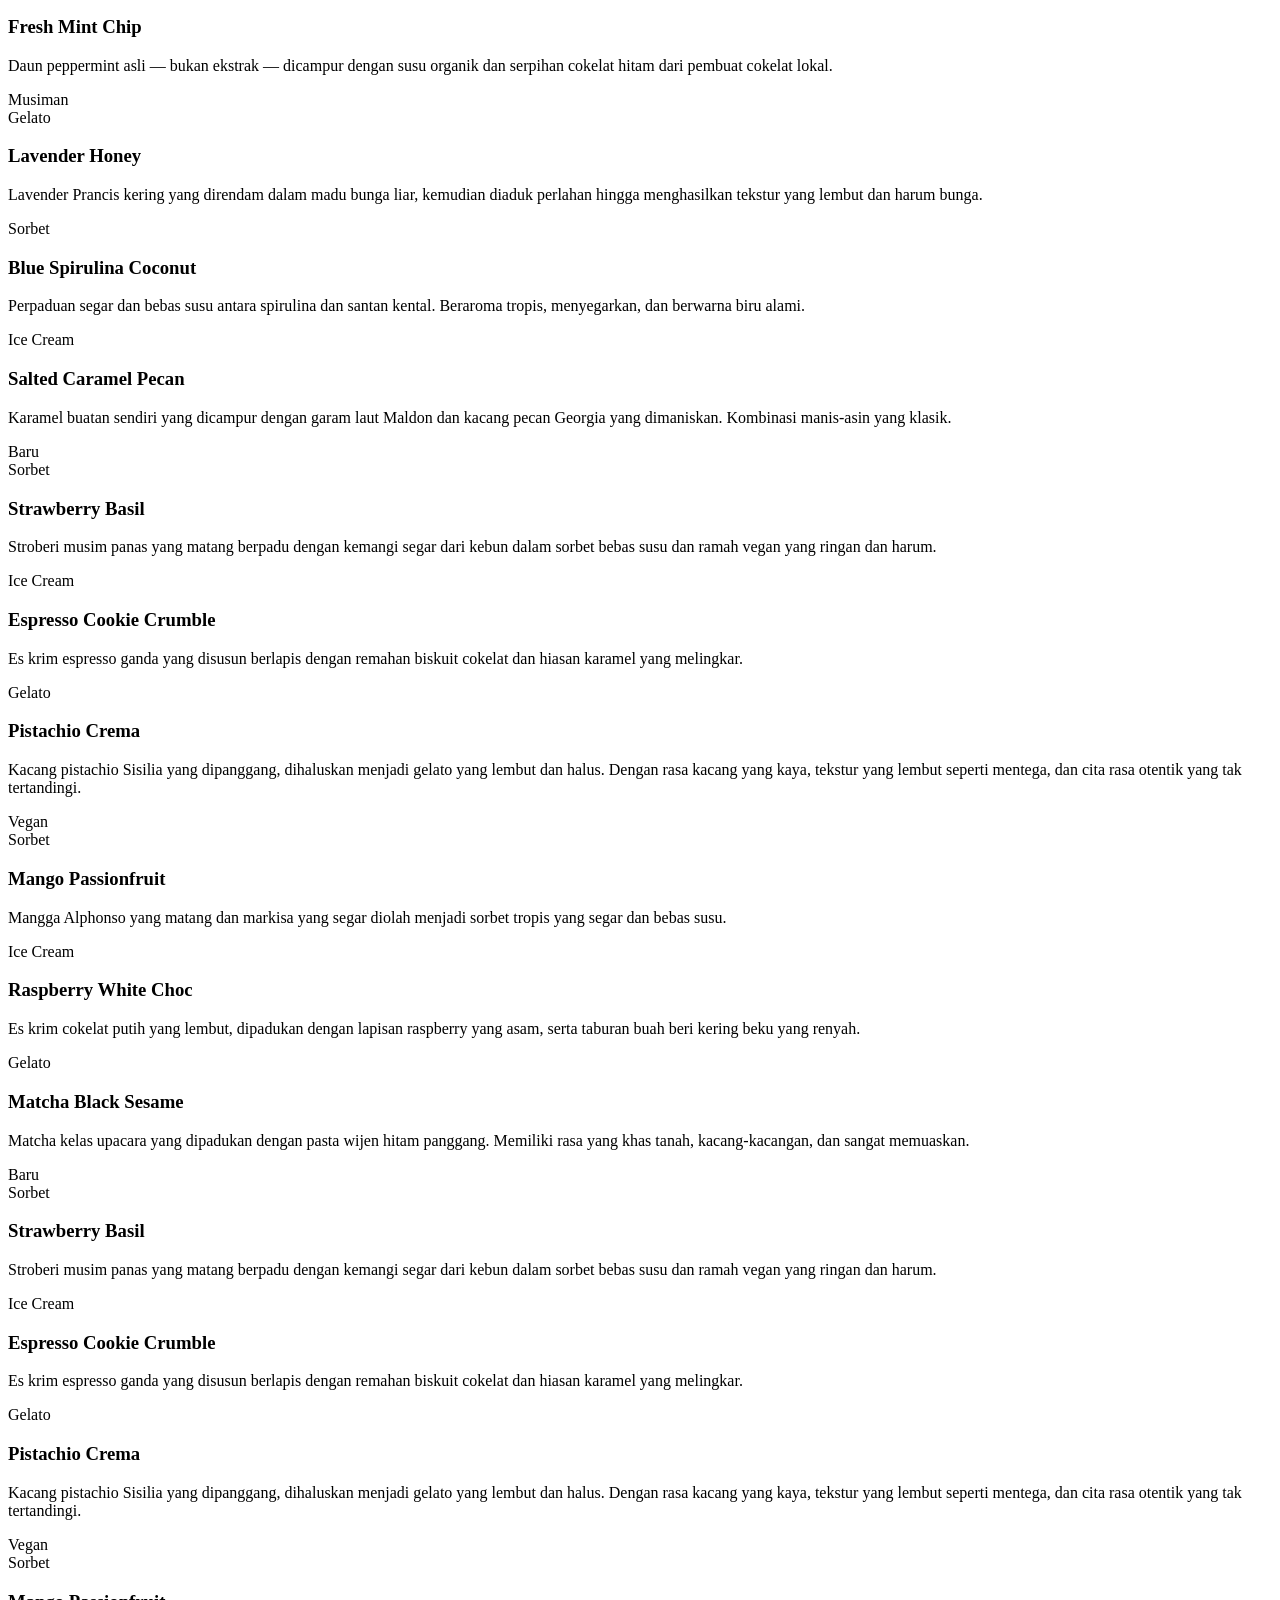
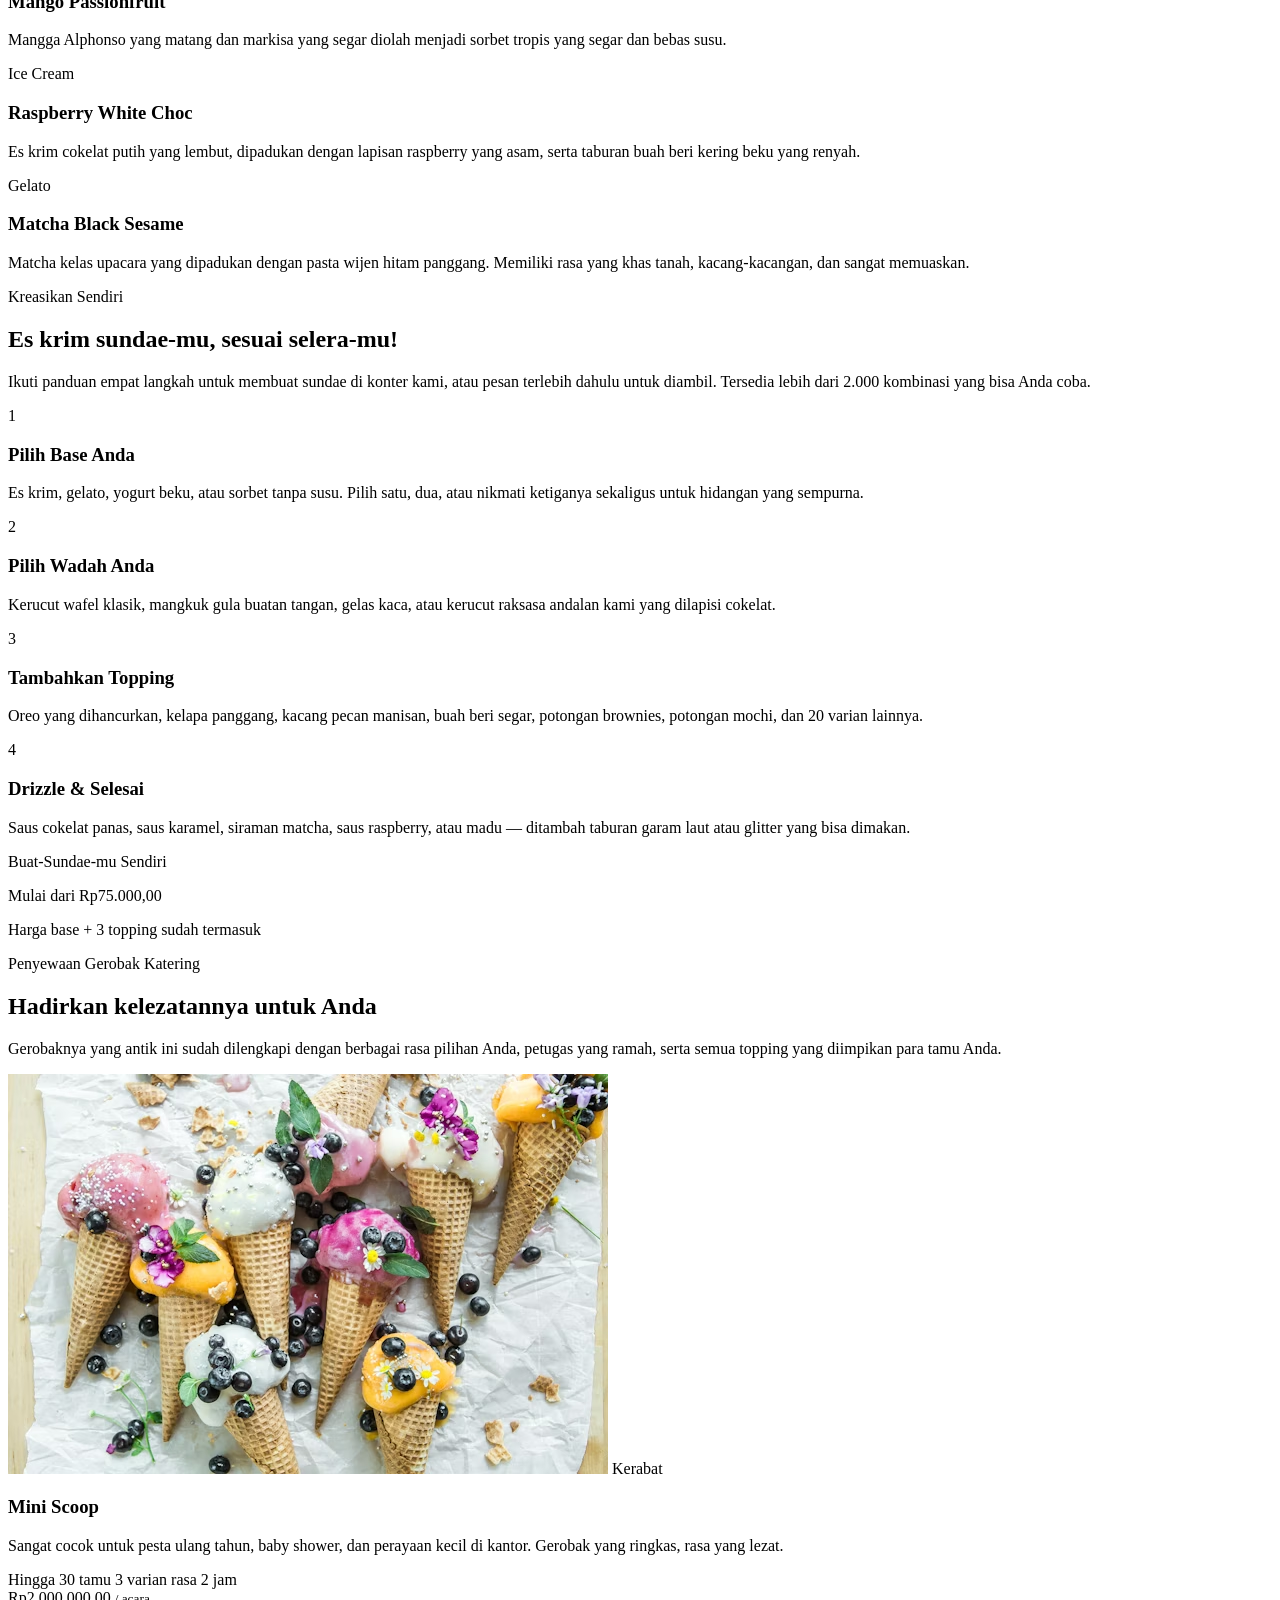
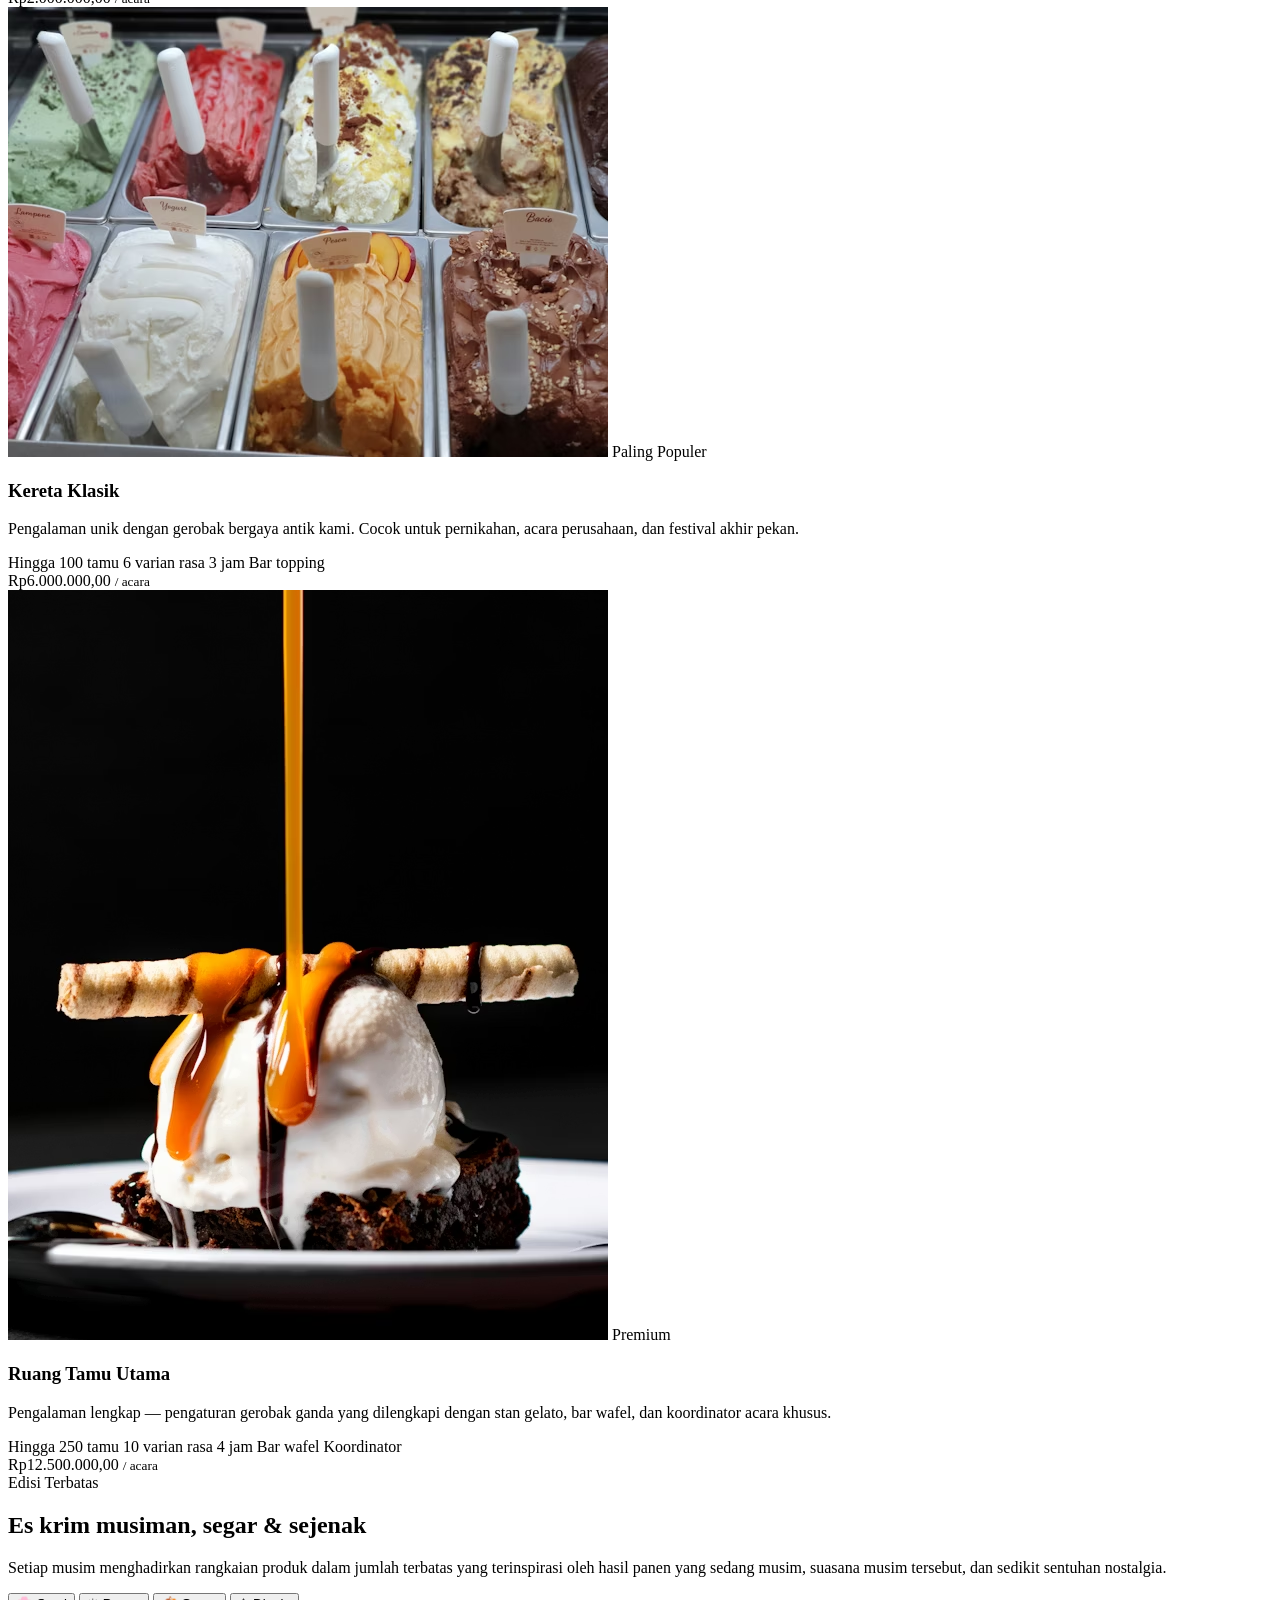
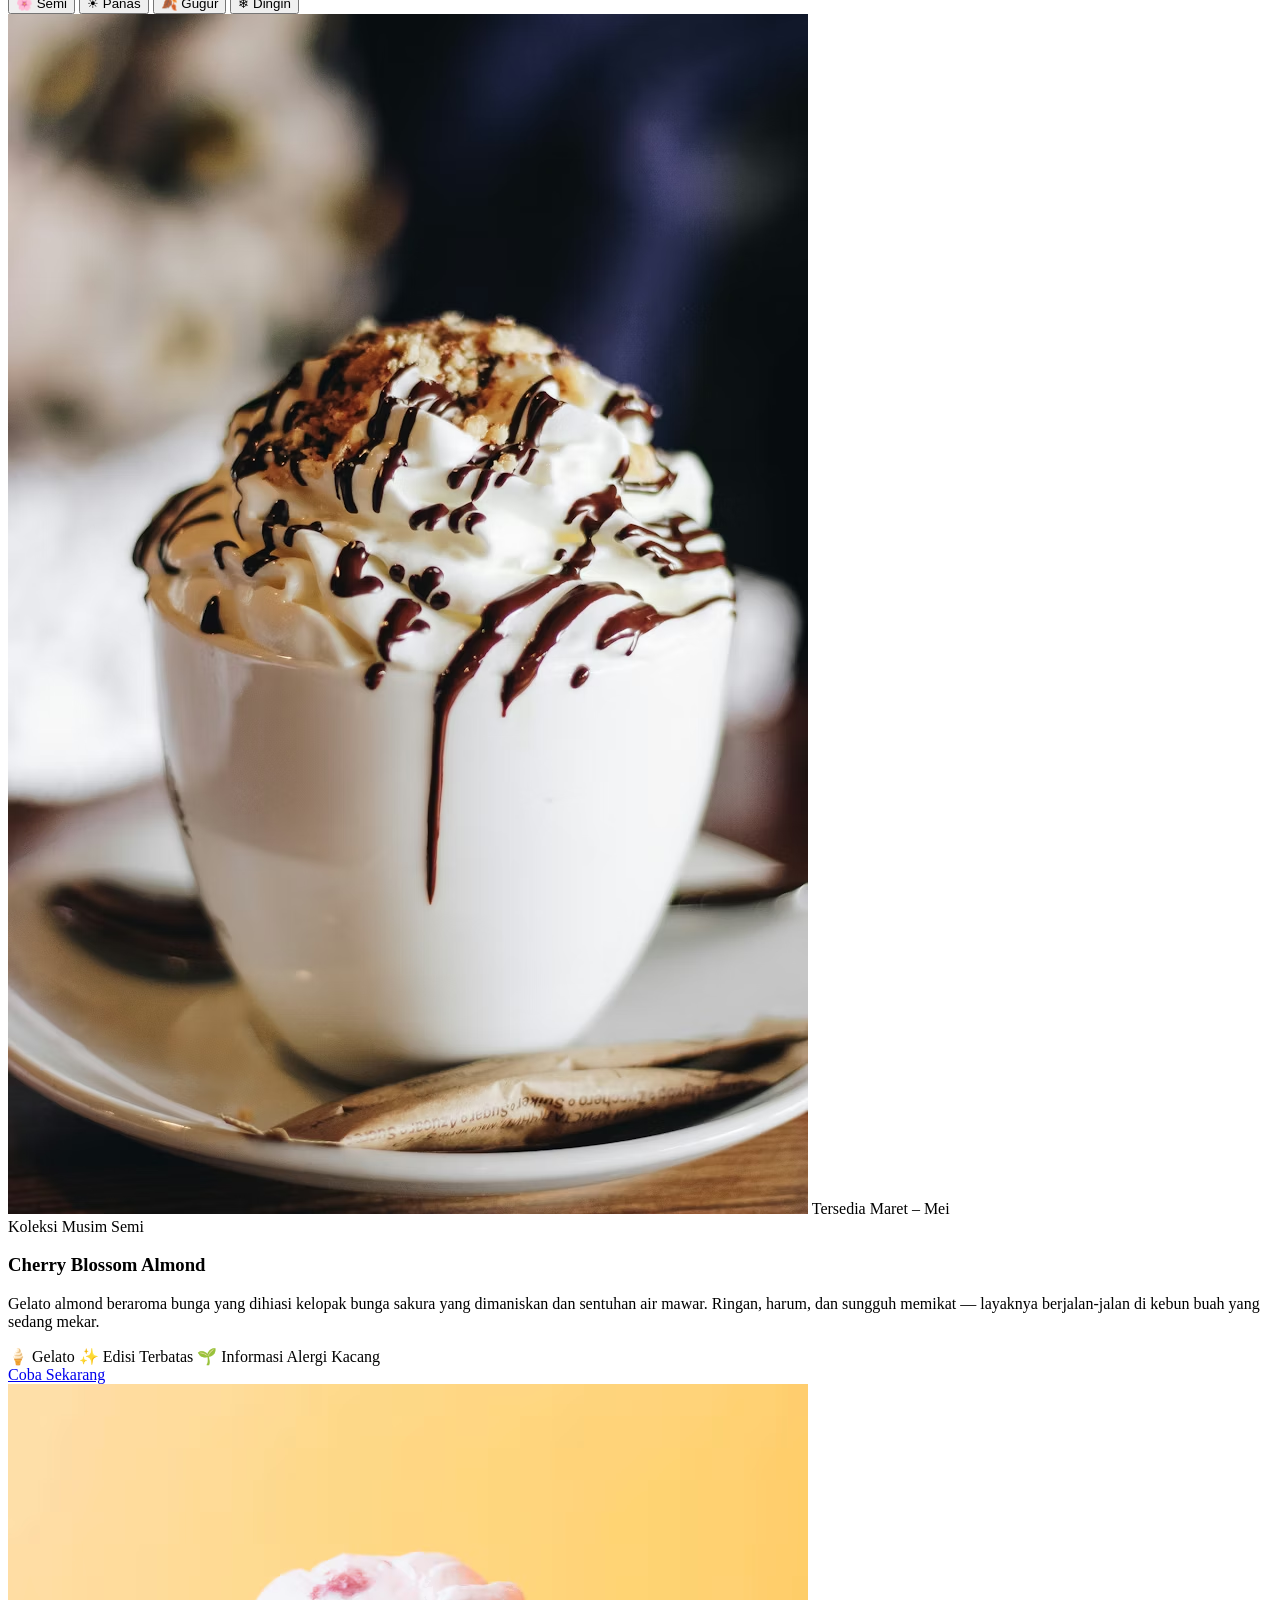
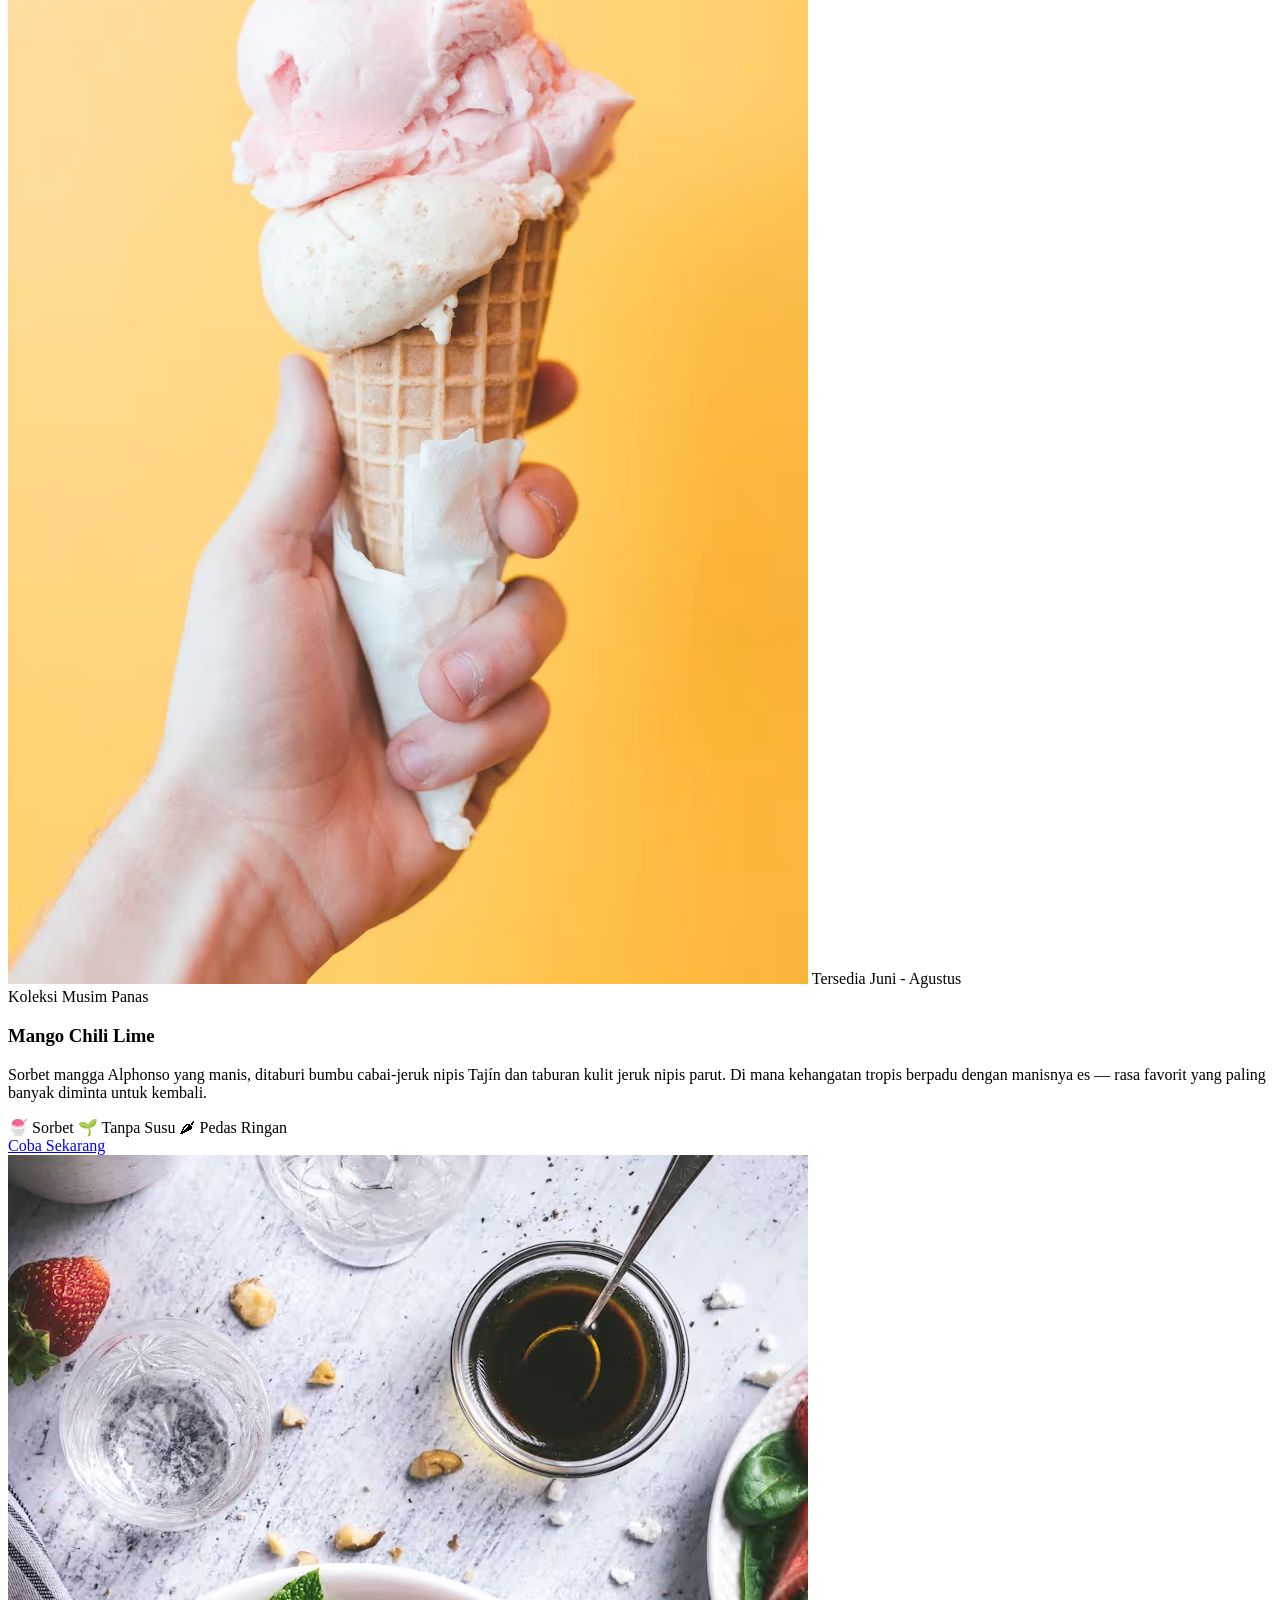
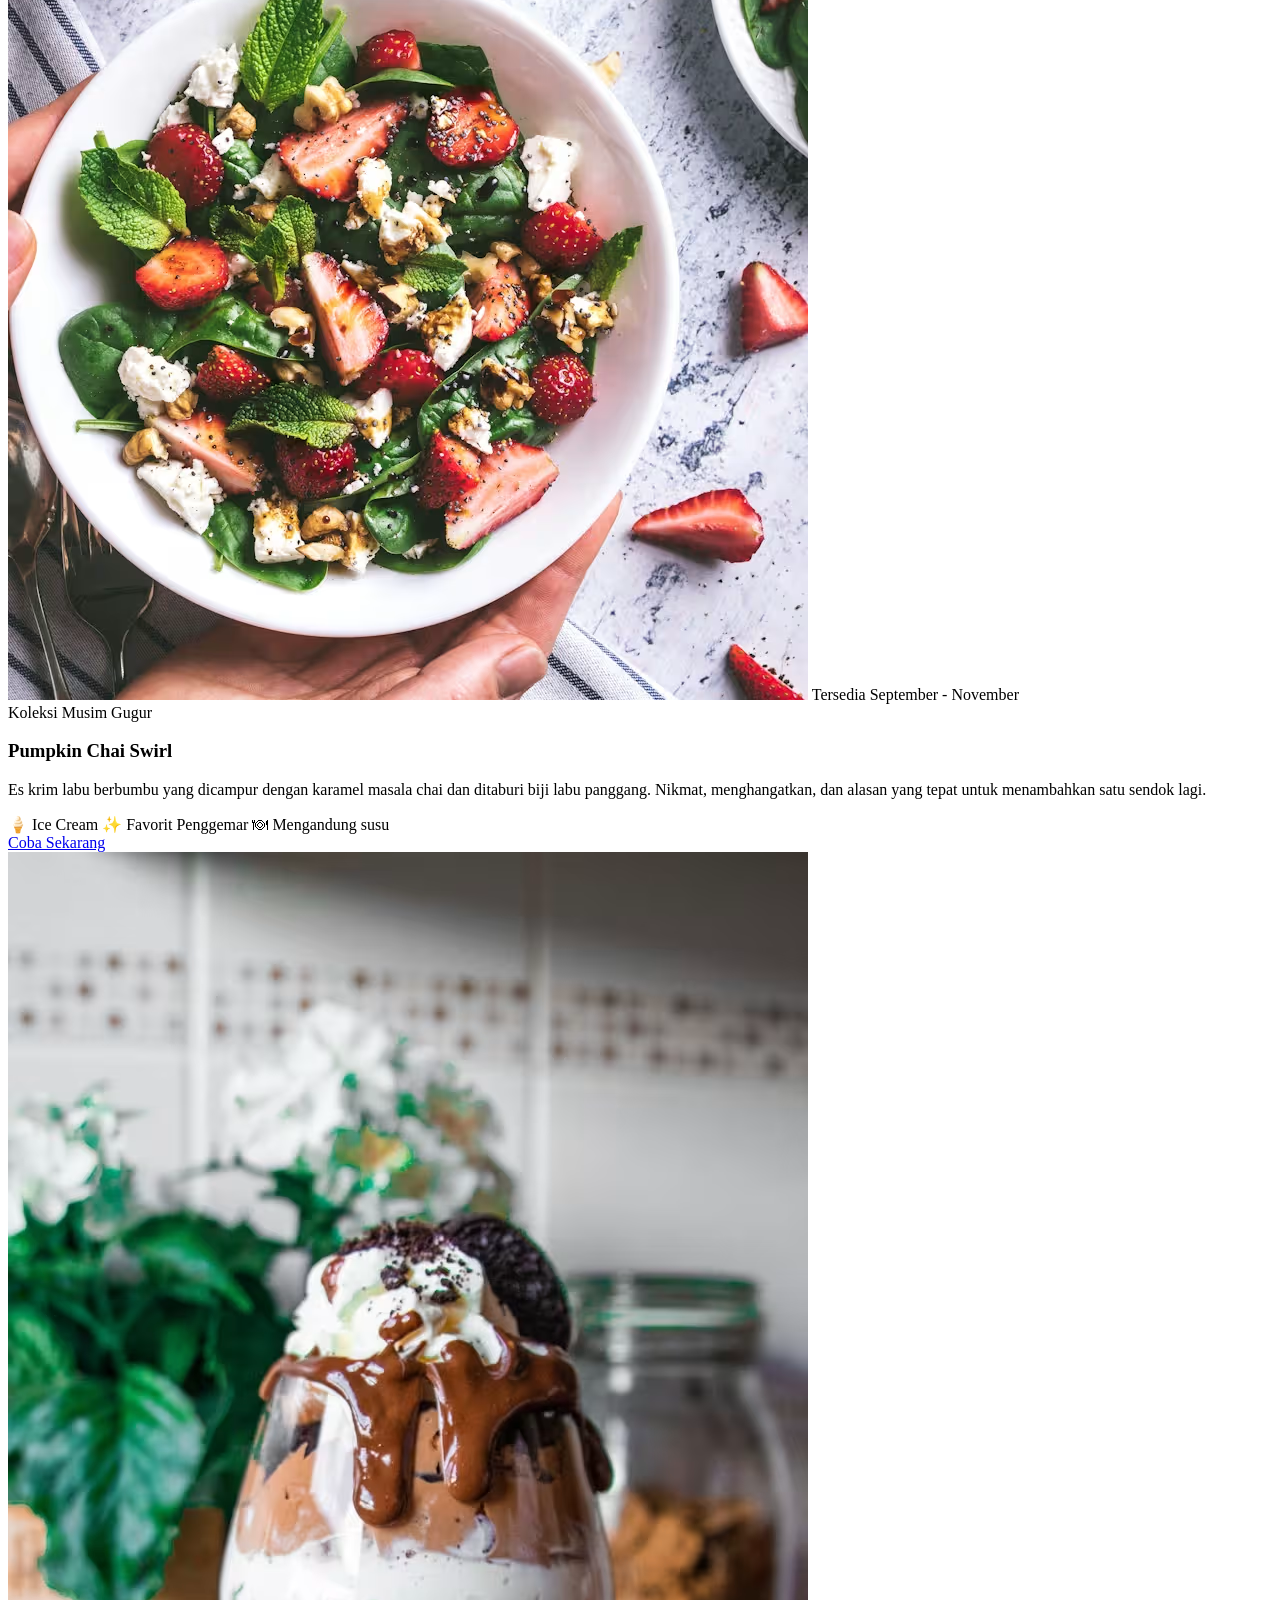
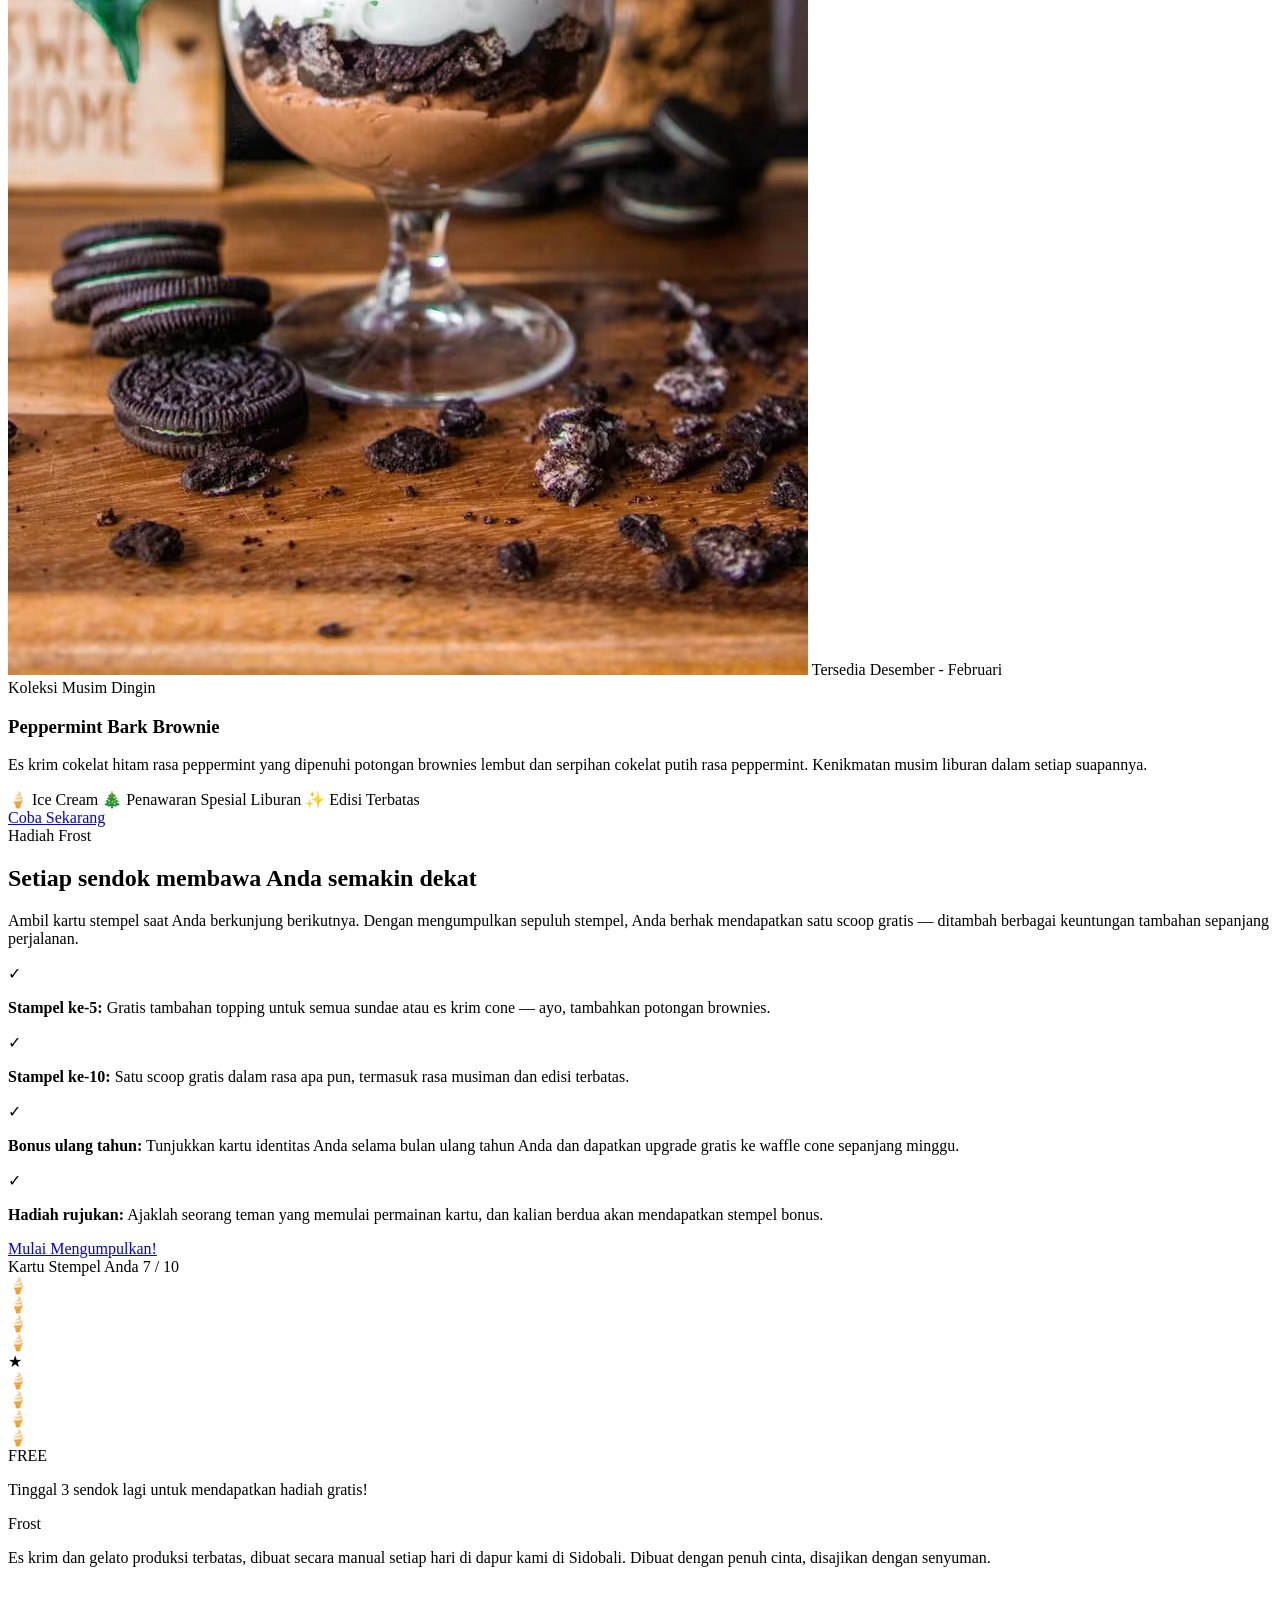
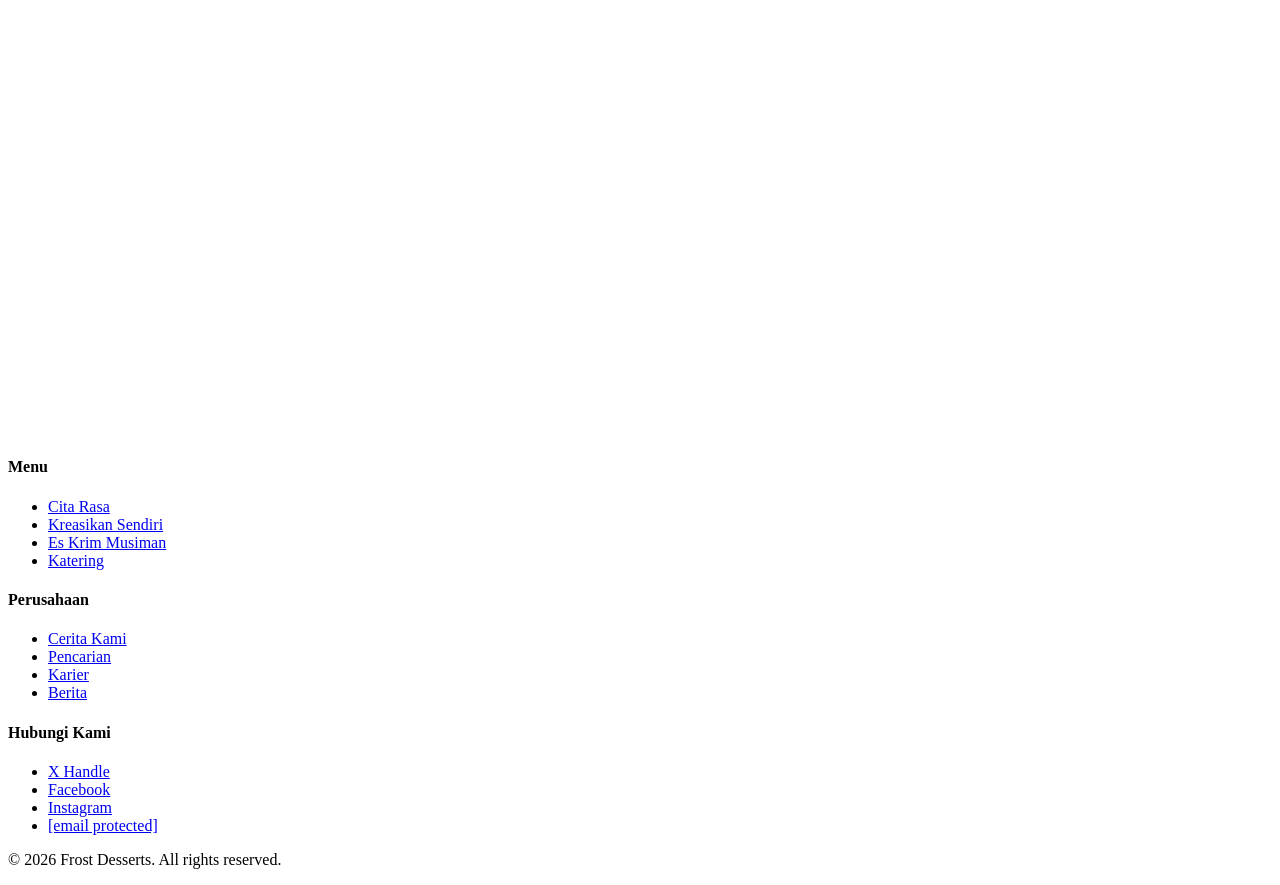
==== commit 7346c141: "Update index.html" ====
--- a/index.html
+++ b/index.html
@@ -53,19 +53,19 @@
     <nav class="sidebar__nav">
       <ul>
         <li><a href="#hero" class="active"><span class="nav-icon">&#9678;</span> Home</a></li>
-        <li><a href="#flavors"><span class="nav-icon">&#10047;</span> Flavors</a></li>
-        <li><a href="#builder"><span class="nav-icon">&#9733;</span> Build Yours</a></li>
-        <li><a href="#catering"><span class="nav-icon">&#9738;</span> Catering</a></li>
-        <li><a href="#seasonal"><span class="nav-icon">&#10053;</span> Seasonal</a></li>
-        <li><a href="#loyalty"><span class="nav-icon">&#10084;</span> Loyalty</a></li>
+        <li><a href="#flavors"><span class="nav-icon">&#10047;</span> Cita Rasa</a></li>
+        <li><a href="#builder"><span class="nav-icon">&#9733;</span> Kreasikan Sendiri</a></li>
+        <li><a href="#catering"><span class="nav-icon">&#9738;</span> Katering</a></li>
+        <li><a href="#seasonal"><span class="nav-icon">&#10053;</span> Musiman</a></li>
+        <li><a href="#loyalty"><span class="nav-icon">&#10084;</span> Loyalitas</a></li>
       </ul>
     </nav>
 
     <div class="sidebar__footer">
       <div class="sidebar__hours">
-        <strong>Hours</strong><br>
-        Mon – Fri: 11am – 9pm<br>
-        Sat – Sun: 10am – 10pm
+        <strong>Jam</strong><br>
+        Senin – Jumat: 11am – 9pm<br>
+        Sabtu – Minggu: 10am – 10pm
       </div>
     </div>
   </aside>
@@ -74,20 +74,32 @@
        Main Content
        ========================================== -->
   <main class="main">
+    <nav class="nav-main">
+      <a href="#collections">Koleksi</a>
+      <a href="https://www.youtube.com/watch?v=Bi5p0sVJcmc" target="_blank">
+        Cerita Kita
+      </a>
+      <a href="#contact">Kunjungi Kami</a>
+      <p id="userInfo">Belum Login</p>
+      
+<div id="authArea">
+  <button onclick="goLogin()" class="nav-cta">Login</button>
+</div>
+    </nav>
 
     <!-- ======= HERO ======= -->
     <section class="hero" id="hero">
       <div class="hero__content">
         <div class="hero__badge reveal">Now Scooping</div>
         <h1 class="hero__title reveal reveal-delay-1">
-          Life's too short for<br><em>boring desserts.</em>
+          Hidup ini terlalu singkat untuk<br><em>desserts yang membosankan.</em>
         </h1>
         <p class="hero__subtitle reveal reveal-delay-2">
-          Handcrafted ice cream and gelato made fresh every morning with locally sourced milk, seasonal fruits, and a dash of something unexpected.
+          Es krim dan gelato buatan sendiri yang dibuat segar setiap pagi menggunakan susu lokal, buah-buahan musiman, dan sentuhan rasa yang tak terduga.
         </p>
         <div class="hero__actions reveal reveal-delay-3">
-          <a href="#flavors" class="btn btn--primary">Explore Flavors</a>
-          <a href="#catering" class="btn btn--outline">Book a Cart</a>
+          <a href="#flavors" class="btn btn--primary">Jelajahi Cita Rasa</a>
+          <a href="#catering" class="btn btn--outline">Pesan Sekarang</a>
         </div>
       </div>
 
@@ -108,9 +120,9 @@
     <!-- ======= FLAVOR WHEEL — Ticker Marquee ======= -->
     <section class="section section--alt flavors-section" id="flavors">
       <div class="section__header reveal">
-        <span class="section__label">Flavor Wheel</span>
-        <h2 class="section__title">Pick your perfect scoop</h2>
-        <p class="section__desc">From timeless classics to rotating experiments, every flavor starts with a small-batch recipe and whole, real ingredients.</p>
+        <span class="section__label">Roda Rasa</span>
+        <h2 class="section__title">Pilih es krim yang pas buat kamu!</h2>
+        <p class="section__desc">Mulai dari rasa klasik yang tak terlewatkan hingga eksplorasi rasa yang selalu berganti, setiap rasa dibuat berdasarkan resep dalam jumlah terbatas dan bahan-bahan alami yang utuh.</p>
       </div>
 
       <!-- Row 1: scrolls left -->
@@ -122,17 +134,17 @@
             <div class="flavor-card__info">
               <span class="flavor-card__type">Gelato</span>
               <h3 class="flavor-card__name">Tahitian Vanilla Bean</h3>
-              <p class="flavor-card__desc">Single-origin vanilla pods steeped into a custard base with organic cream. Rich, floral, and never artificial.</p>
-            </div>
-          </div>
-
-          <div class="flavor-card">
-            <div class="flavor-card__tag">Popular</div>
+              <p class="flavor-card__desc">Polong vanili single-origin yang direndam dalam adonan custard dengan krim organik. Kaya rasa, beraroma bunga, dan sama sekali tidak terasa buatan.</p>
+            </div>
+          </div>
+
+          <div class="flavor-card">
+            <div class="flavor-card__tag">Populer</div>
             <div class="flavor-card__swatch" style="background: radial-gradient(circle at 35% 35%, #6b3a2a, #3e2118);"></div>
             <div class="flavor-card__info">
               <span class="flavor-card__type">Ice Cream</span>
               <h3 class="flavor-card__name">Dark Chocolate Truffle</h3>
-              <p class="flavor-card__desc">70% cacao Belgian chocolate folded into a dense, fudgy base with hand-shaved truffle ribbons throughout.</p>
+              <p class="flavor-card__desc">Cokelat Belgia dengan kandungan kakao 70% yang dipadukan ke dalam adonan yang padat dan lembut, dengan potongan truffle yang diparut tangan tersebar di seluruh bagiannya.</p>
             </div>
           </div>
 
@@ -141,17 +153,17 @@
             <div class="flavor-card__info">
               <span class="flavor-card__type">Gelato</span>
               <h3 class="flavor-card__name">Fresh Mint Chip</h3>
-              <p class="flavor-card__desc">Real peppermint leaves — no extract — blended with organic milk and dark chocolate shards from a local chocolatier.</p>
-            </div>
-          </div>
-
-          <div class="flavor-card">
-            <div class="flavor-card__tag">Seasonal</div>
+              <p class="flavor-card__desc">Daun peppermint asli — bukan ekstrak — dicampur dengan susu organik dan potongan cokelat hitam dari pembuat cokelat lokal.</p>
+            </div>
+          </div>
+
+          <div class="flavor-card">
+            <div class="flavor-card__tag">Musiman</div>
             <div class="flavor-card__swatch" style="background: radial-gradient(circle at 35% 35%, #c9b3d6, #9b7eb8);"></div>
             <div class="flavor-card__info">
               <span class="flavor-card__type">Gelato</span>
               <h3 class="flavor-card__name">Lavender Honey</h3>
-              <p class="flavor-card__desc">Dried French lavender infused into wildflower honey and slow-churned to a silky, floral finish.</p>
+              <p class="flavor-card__desc">Lavender Prancis kering yang direndam dalam madu bunga liar, kemudian diaduk perlahan hingga menghasilkan tekstur yang lembut dan harum bunga.</p>
             </div>
           </div>
 
@@ -160,7 +172,7 @@
             <div class="flavor-card__info">
               <span class="flavor-card__type">Sorbet</span>
               <h3 class="flavor-card__name">Blue Spirulina Coconut</h3>
-              <p class="flavor-card__desc">A vibrant, dairy-free blend of spirulina and creamy coconut milk. Tropical, refreshing, and naturally blue.</p>
+              <p class="flavor-card__desc">Perpaduan segar dan bebas susu antara spirulina dan santan kental. Beraroma tropis, menyegarkan, dan berwarna biru alami.</p>
             </div>
           </div>
 
@@ -169,7 +181,7 @@
             <div class="flavor-card__info">
               <span class="flavor-card__type">Ice Cream</span>
               <h3 class="flavor-card__name">Salted Caramel Pecan</h3>
-              <p class="flavor-card__desc">House-made caramel swirled with Maldon sea salt and candied Georgia pecans. The sweet-salty classic.</p>
+              <p class="flavor-card__desc">Karamel buatan sendiri yang dicampur dengan garam laut Maldon dan kacang pecan Georgia yang dimaniskan. Kombinasi manis-asin yang klasik.</p>
             </div>
           </div>
 
@@ -179,17 +191,17 @@
             <div class="flavor-card__info">
               <span class="flavor-card__type">Gelato</span>
               <h3 class="flavor-card__name">Tahitian Vanilla Bean</h3>
-              <p class="flavor-card__desc">Single-origin vanilla pods steeped into a custard base with organic cream. Rich, floral, and never artificial.</p>
-            </div>
-          </div>
-
-          <div class="flavor-card">
-            <div class="flavor-card__tag">Popular</div>
+              <p class="flavor-card__desc">Polong vanili single-origin yang direndam dalam adonan custard dengan krim organik. Kaya rasa, beraroma bunga, dan sama sekali tidak terasa buatan.</p>
+            </div>
+          </div>
+
+          <div class="flavor-card">
+            <div class="flavor-card__tag">Populer</div>
             <div class="flavor-card__swatch" style="background: radial-gradient(circle at 35% 35%, #6b3a2a, #3e2118);"></div>
             <div class="flavor-card__info">
               <span class="flavor-card__type">Ice Cream</span>
               <h3 class="flavor-card__name">Dark Chocolate Truffle</h3>
-              <p class="flavor-card__desc">70% cacao Belgian chocolate folded into a dense, fudgy base with hand-shaved truffle ribbons throughout.</p>
+              <p class="flavor-card__desc">Cokelat Belgia dengan kandungan kakao 70% yang dipadukan ke dalam adonan yang padat dan lembut, dengan potongan truffle yang diparut tangan tersebar di seluruh bagiannya.</p>
             </div>
           </div>
 
@@ -198,17 +210,17 @@
             <div class="flavor-card__info">
               <span class="flavor-card__type">Gelato</span>
               <h3 class="flavor-card__name">Fresh Mint Chip</h3>
-              <p class="flavor-card__desc">Real peppermint leaves — no extract — blended with organic milk and dark chocolate shards from a local chocolatier.</p>
-            </div>
-          </div>
-
-          <div class="flavor-card">
-            <div class="flavor-card__tag">Seasonal</div>
+              <p class="flavor-card__desc">Daun peppermint asli — bukan ekstrak — dicampur dengan susu organik dan serpihan cokelat hitam dari pembuat cokelat lokal.</p>
+            </div>
+          </div>
+
+          <div class="flavor-card">
+            <div class="flavor-card__tag">Musiman</div>
             <div class="flavor-card__swatch" style="background: radial-gradient(circle at 35% 35%, #c9b3d6, #9b7eb8);"></div>
             <div class="flavor-card__info">
               <span class="flavor-card__type">Gelato</span>
               <h3 class="flavor-card__name">Lavender Honey</h3>
-              <p class="flavor-card__desc">Dried French lavender infused into wildflower honey and slow-churned to a silky, floral finish.</p>
+              <p class="flavor-card__desc">Lavender Prancis kering yang direndam dalam madu bunga liar, kemudian diaduk perlahan hingga menghasilkan tekstur yang lembut dan harum bunga.</p>
             </div>
           </div>
 
@@ -217,7 +229,7 @@
             <div class="flavor-card__info">
               <span class="flavor-card__type">Sorbet</span>
               <h3 class="flavor-card__name">Blue Spirulina Coconut</h3>
-              <p class="flavor-card__desc">A vibrant, dairy-free blend of spirulina and creamy coconut milk. Tropical, refreshing, and naturally blue.</p>
+              <p class="flavor-card__desc">Perpaduan segar dan bebas susu antara spirulina dan santan kental. Beraroma tropis, menyegarkan, dan berwarna biru alami.</p>
             </div>
           </div>
 
@@ -226,7 +238,7 @@
             <div class="flavor-card__info">
               <span class="flavor-card__type">Ice Cream</span>
               <h3 class="flavor-card__name">Salted Caramel Pecan</h3>
-              <p class="flavor-card__desc">House-made caramel swirled with Maldon sea salt and candied Georgia pecans. The sweet-salty classic.</p>
+              <p class="flavor-card__desc">Karamel buatan sendiri yang dicampur dengan garam laut Maldon dan kacang pecan Georgia yang dimaniskan. Kombinasi manis-asin yang klasik.</p>
             </div>
           </div>
         </div>
@@ -235,12 +247,12 @@
         <div class="marquee__track marquee__track--reverse">
           <!-- Original set -->
           <div class="flavor-card">
-            <div class="flavor-card__tag">New</div>
+            <div class="flavor-card__tag">Baru</div>
             <div class="flavor-card__swatch" style="background: radial-gradient(circle at 35% 35%, #f4a4b8, #e07a8a);"></div>
             <div class="flavor-card__info">
               <span class="flavor-card__type">Sorbet</span>
               <h3 class="flavor-card__name">Strawberry Basil</h3>
-              <p class="flavor-card__desc">Ripe summer strawberries meet fresh garden basil in a dairy-free, vegan-friendly sorbet that's light and aromatic.</p>
+              <p class="flavor-card__desc">Stroberi musim panas yang matang berpadu dengan kemangi segar dari kebun dalam sorbet bebas susu dan ramah vegan yang ringan dan harum.</p>
             </div>
           </div>
 
@@ -249,7 +261,7 @@
             <div class="flavor-card__info">
               <span class="flavor-card__type">Ice Cream</span>
               <h3 class="flavor-card__name">Espresso Cookie Crumble</h3>
-              <p class="flavor-card__desc">Double-shot espresso ice cream layered with crushed chocolate cookies and a caramel ribbon swirl.</p>
+              <p class="flavor-card__desc">Es krim espresso ganda yang disusun berlapis dengan remahan biskuit cokelat dan hiasan karamel yang melingkar.</p>
             </div>
           </div>
 
@@ -258,7 +270,7 @@
             <div class="flavor-card__info">
               <span class="flavor-card__type">Gelato</span>
               <h3 class="flavor-card__name">Pistachio Crema</h3>
-              <p class="flavor-card__desc">Roasted Sicilian pistachios blended into a silky-smooth gelato. Nutty, buttery, and unmistakably authentic.</p>
+              <p class="flavor-card__desc">Kacang pistachio Sisilia yang dipanggang, dihaluskan menjadi gelato yang lembut dan halus. Dengan rasa kacang yang kaya, tekstur yang lembut seperti mentega, dan cita rasa otentik yang tak tertandingi.</p>
             </div>
           </div>
 
@@ -268,7 +280,7 @@
             <div class="flavor-card__info">
               <span class="flavor-card__type">Sorbet</span>
               <h3 class="flavor-card__name">Mango Passionfruit</h3>
-              <p class="flavor-card__desc">Ripe Alphonso mango and tangy passionfruit churned into a bright, tropical dairy-free sorbet.</p>
+              <p class="flavor-card__desc">Mangga Alphonso yang matang dan markisa yang segar diolah menjadi sorbet tropis yang segar dan bebas susu.</p>
             </div>
           </div>
 
@@ -277,7 +289,7 @@
             <div class="flavor-card__info">
               <span class="flavor-card__type">Ice Cream</span>
               <h3 class="flavor-card__name">Raspberry White Choc</h3>
-              <p class="flavor-card__desc">Tart raspberry ripple folded through creamy white chocolate ice cream with freeze-dried berry crunch.</p>
+              <p class="flavor-card__desc">Es krim cokelat putih yang lembut, dipadukan dengan lapisan raspberry yang asam, serta taburan buah beri kering beku yang renyah.</p>
             </div>
           </div>
 
@@ -286,18 +298,18 @@
             <div class="flavor-card__info">
               <span class="flavor-card__type">Gelato</span>
               <h3 class="flavor-card__name">Matcha Black Sesame</h3>
-              <p class="flavor-card__desc">Ceremonial-grade matcha swirled with toasted black sesame paste. Earthy, nutty, and deeply satisfying.</p>
+              <p class="flavor-card__desc">Matcha kelas upacara yang dipadukan dengan pasta wijen hitam panggang. Memiliki rasa yang khas tanah, kacang-kacangan, dan sangat memuaskan.</p>
             </div>
           </div>
 
           <!-- Duplicate set for seamless loop -->
           <div class="flavor-card">
-            <div class="flavor-card__tag">New</div>
+            <div class="flavor-card__tag">Baru</div>
             <div class="flavor-card__swatch" style="background: radial-gradient(circle at 35% 35%, #f4a4b8, #e07a8a);"></div>
             <div class="flavor-card__info">
               <span class="flavor-card__type">Sorbet</span>
               <h3 class="flavor-card__name">Strawberry Basil</h3>
-              <p class="flavor-card__desc">Ripe summer strawberries meet fresh garden basil in a dairy-free, vegan-friendly sorbet that's light and aromatic.</p>
+              <p class="flavor-card__desc">Stroberi musim panas yang matang berpadu dengan kemangi segar dari kebun dalam sorbet bebas susu dan ramah vegan yang ringan dan harum.</p>
             </div>
           </div>
 
@@ -306,7 +318,7 @@
             <div class="flavor-card__info">
               <span class="flavor-card__type">Ice Cream</span>
               <h3 class="flavor-card__name">Espresso Cookie Crumble</h3>
-              <p class="flavor-card__desc">Double-shot espresso ice cream layered with crushed chocolate cookies and a caramel ribbon swirl.</p>
+              <p class="flavor-card__desc">Es krim espresso ganda yang disusun berlapis dengan remahan biskuit cokelat dan hiasan karamel yang melingkar.</p>
             </div>
           </div>
 
@@ -315,7 +327,7 @@
             <div class="flavor-card__info">
               <span class="flavor-card__type">Gelato</span>
               <h3 class="flavor-card__name">Pistachio Crema</h3>
-              <p class="flavor-card__desc">Roasted Sicilian pistachios blended into a silky-smooth gelato. Nutty, buttery, and unmistakably authentic.</p>
+              <p class="flavor-card__desc">Kacang pistachio Sisilia yang dipanggang, dihaluskan menjadi gelato yang lembut dan halus. Dengan rasa kacang yang kaya, tekstur yang lembut seperti mentega, dan cita rasa otentik yang tak tertandingi.</p>
             </div>
           </div>
 
@@ -325,7 +337,7 @@
             <div class="flavor-card__info">
               <span class="flavor-card__type">Sorbet</span>
               <h3 class="flavor-card__name">Mango Passionfruit</h3>
-              <p class="flavor-card__desc">Ripe Alphonso mango and tangy passionfruit churned into a bright, tropical dairy-free sorbet.</p>
+              <p class="flavor-card__desc">Mangga Alphonso yang matang dan markisa yang segar diolah menjadi sorbet tropis yang segar dan bebas susu.</p>
             </div>
           </div>
 
@@ -334,7 +346,7 @@
             <div class="flavor-card__info">
               <span class="flavor-card__type">Ice Cream</span>
               <h3 class="flavor-card__name">Raspberry White Choc</h3>
-              <p class="flavor-card__desc">Tart raspberry ripple folded through creamy white chocolate ice cream with freeze-dried berry crunch.</p>
+              <p class="flavor-card__desc">Es krim cokelat putih yang lembut, dipadukan dengan lapisan raspberry yang asam, serta taburan buah beri kering beku yang renyah.</p>
             </div>
           </div>
 
@@ -343,7 +355,7 @@
             <div class="flavor-card__info">
               <span class="flavor-card__type">Gelato</span>
               <h3 class="flavor-card__name">Matcha Black Sesame</h3>
-              <p class="flavor-card__desc">Ceremonial-grade matcha swirled with toasted black sesame paste. Earthy, nutty, and deeply satisfying.</p>
+              <p class="flavor-card__desc">Matcha kelas upacara yang dipadukan dengan pasta wijen hitam panggang. Memiliki rasa yang khas tanah, kacang-kacangan, dan sangat memuaskan.</p>
             </div>
           </div>
         </div>
@@ -353,9 +365,9 @@
     <!-- ======= TOPPING BUILDER ======= -->
     <section class="section builder" id="builder">
       <div class="section__header reveal">
-        <span class="section__label">Build Your Own</span>
-        <h2 class="section__title">Your sundae, your rules</h2>
-        <p class="section__desc">Walk through our four-step sundae builder at the counter or order ahead for pickup. Over 2,000 combinations to try.</p>
+        <span class="section__label">Kreasikan Sendiri</span>
+        <h2 class="section__title">Es krim sundae-mu, sesuai selera-mu!</h2>
+        <p class="section__desc">Ikuti panduan empat langkah untuk membuat sundae di konter kami, atau pesan terlebih dahulu untuk diambil. Tersedia lebih dari 2.000 kombinasi yang bisa Anda coba.</p>
       </div>
 
       <div class="builder__layout">
@@ -364,8 +376,8 @@
           <div class="builder-step reveal">
             <div class="builder-step__num">1</div>
             <div>
-              <h3 class="builder-step__title">Choose Your Base</h3>
-              <p class="builder-step__text">Ice cream, gelato, frozen yogurt, or dairy-free sorbet. Pick one, two, or go all three for the ultimate bowl.</p>
+              <h3 class="builder-step__title">Pilih Base Anda</h3>
+              <p class="builder-step__text">Es krim, gelato, yogurt beku, atau sorbet tanpa susu. Pilih satu, dua, atau nikmati ketiganya sekaligus untuk hidangan yang sempurna.</p>
             </div>
           </div>
 
@@ -373,8 +385,8 @@
           <div class="builder-step reveal reveal-delay-1">
             <div class="builder-step__num">2</div>
             <div>
-              <h3 class="builder-step__title">Pick Your Vessel</h3>
-              <p class="builder-step__text">Classic waffle cone, handmade sugar bowl, glass cup, or our signature chocolate-dipped mega cone.</p>
+              <h3 class="builder-step__title">Pilih Wadah Anda</h3>
+              <p class="builder-step__text">Kerucut wafel klasik, mangkuk gula buatan tangan, gelas kaca, atau kerucut raksasa andalan kami yang dilapisi cokelat.</p>
             </div>
           </div>
 
@@ -382,8 +394,8 @@
           <div class="builder-step reveal reveal-delay-2">
             <div class="builder-step__num">3</div>
             <div>
-              <h3 class="builder-step__title">Load the Toppings</h3>
-              <p class="builder-step__text">Crushed Oreos, toasted coconut, candied pecans, fresh berries, brownie bites, mochi chunks, and 20 more.</p>
+              <h3 class="builder-step__title">Tambahkan Topping</h3>
+              <p class="builder-step__text">Oreo yang dihancurkan, kelapa panggang, kacang pecan manisan, buah beri segar, potongan brownies, potongan mochi, dan 20 varian lainnya.</p>
             </div>
           </div>
 
@@ -391,8 +403,8 @@
           <div class="builder-step reveal reveal-delay-3">
             <div class="builder-step__num">4</div>
             <div>
-              <h3 class="builder-step__title">Drizzle &amp; Finish</h3>
-              <p class="builder-step__text">Hot fudge, caramel sauce, matcha drizzle, raspberry coulis, or honey — plus a sprinkle of sea salt or edible glitter.</p>
+              <h3 class="builder-step__title">Drizzle &amp; Selesai</h3>
+              <p class="builder-step__text">Saus cokelat panas, saus karamel, siraman matcha, saus raspberry, atau madu — ditambah taburan garam laut atau glitter yang bisa dimakan.</p>
             </div>
           </div>
         </div>
@@ -404,9 +416,9 @@
             <div class="builder__preview-scoop2"></div>
             <div class="builder__preview-scoop3"></div>
           </div>
-          <p class="builder__preview-text">Build-Your-Own Sundae</p>
-          <p class="builder__preview-price">From $7.50</p>
-          <p class="builder__preview-note">Base + 3 toppings included</p>
+          <p class="builder__preview-text">Buat-Sundae-mu Sendiri</p>
+          <p class="builder__preview-price">Mulai dari Rp75.000,00</p>
+          <p class="builder__preview-note">Harga base + 3 topping sudah termasuk</p>
         </div>
       </div>
     </section>
@@ -414,9 +426,9 @@
     <!-- ======= CATERING CART ======= -->
     <section class="section section--alt" id="catering">
       <div class="section__header reveal">
-        <span class="section__label">Catering Cart Rental</span>
-        <h2 class="section__title">Bring the sweetness to you</h2>
-        <p class="section__desc">Our vintage carts come fully stocked with your choice of flavors, a friendly scooper, and all the toppings your guests could dream of.</p>
+        <span class="section__label">Penyewaan Gerobak Katering</span>
+        <h2 class="section__title">Hadirkan kelezatannya untuk Anda</h2>
+        <p class="section__desc">Gerobaknya yang antik ini sudah dilengkapi dengan berbagai rasa pilihan Anda, petugas yang ramah, serta semua topping yang diimpikan para tamu Anda.</p>
       </div>
 
       <div class="catering__grid">
@@ -424,17 +436,17 @@
         <div class="cart-card reveal">
           <div class="cart-card__visual">
             <img src="images/the-mini-scoop.avif" alt="Ice cream cart setup for a small party" loading="lazy">
-            <span class="cart-card__visual-label">Intimate</span>
+            <span class="cart-card__visual-label">Kerabat</span>
           </div>
           <div class="cart-card__body">
-            <h3 class="cart-card__name">The Mini Scoop</h3>
-            <p class="cart-card__desc">Perfect for birthday parties, baby showers, and small office celebrations. Compact cart, big flavors.</p>
+            <h3 class="cart-card__name">Mini Scoop</h3>
+            <p class="cart-card__desc">Sangat cocok untuk pesta ulang tahun, baby shower, dan perayaan kecil di kantor. Gerobak yang ringkas, rasa yang lezat.</p>
             <div class="cart-card__details">
-              <span class="cart-card__detail">Up to 30 guests</span>
-              <span class="cart-card__detail">3 flavors</span>
-              <span class="cart-card__detail">2 hours</span>
-            </div>
-            <div class="cart-card__price">$350 <small>/ event</small></div>
+              <span class="cart-card__detail">Hingga 30 tamu</span>
+              <span class="cart-card__detail">3 varian rasa</span>
+              <span class="cart-card__detail">2 jam</span>
+            </div>
+            <div class="cart-card__price">Rp2.000.000,00 <small>/ acara</small></div>
           </div>
         </div>
 
@@ -442,18 +454,18 @@
         <div class="cart-card reveal reveal-delay-1">
           <div class="cart-card__visual">
             <img src="images/the-classic-cart.avif" alt="Vintage ice cream cart at an outdoor event" loading="lazy">
-            <span class="cart-card__visual-label">Most Popular</span>
+            <span class="cart-card__visual-label">Paling Populer</span>
           </div>
           <div class="cart-card__body">
-            <h3 class="cart-card__name">The Classic Cart</h3>
-            <p class="cart-card__desc">Our signature vintage cart experience. Ideal for weddings, corporate events, and weekend festivals.</p>
+            <h3 class="cart-card__name">Kereta Klasik</h3>
+            <p class="cart-card__desc">Pengalaman unik dengan gerobak bergaya antik kami. Cocok untuk pernikahan, acara perusahaan, dan festival akhir pekan.</p>
             <div class="cart-card__details">
-              <span class="cart-card__detail">Up to 100 guests</span>
-              <span class="cart-card__detail">6 flavors</span>
-              <span class="cart-card__detail">3 hours</span>
-              <span class="cart-card__detail">Toppings bar</span>
-            </div>
-            <div class="cart-card__price">$750 <small>/ event</small></div>
+              <span class="cart-card__detail">Hingga 100 tamu</span>
+              <span class="cart-card__detail">6 varian rasa</span>
+              <span class="cart-card__detail">3 jam</span>
+              <span class="cart-card__detail">Bar topping</span>
+            </div>
+            <div class="cart-card__price">Rp6.000.000,00 <small>/ acara</small></div>
           </div>
         </div>
 
@@ -464,16 +476,16 @@
             <span class="cart-card__visual-label">Premium</span>
           </div>
           <div class="cart-card__body">
-            <h3 class="cart-card__name">The Grand Parlor</h3>
-            <p class="cart-card__desc">The full experience — double cart setup with a gelato station, waffle bar, and dedicated event coordinator.</p>
+            <h3 class="cart-card__name">Ruang Tamu Utama</h3>
+            <p class="cart-card__desc">Pengalaman lengkap — pengaturan gerobak ganda yang dilengkapi dengan stan gelato, bar wafel, dan koordinator acara khusus.</p>
             <div class="cart-card__details">
-              <span class="cart-card__detail">Up to 250 guests</span>
-              <span class="cart-card__detail">10 flavors</span>
-              <span class="cart-card__detail">4 hours</span>
-              <span class="cart-card__detail">Waffle bar</span>
-              <span class="cart-card__detail">Coordinator</span>
-            </div>
-            <div class="cart-card__price">$1,400 <small>/ event</small></div>
+              <span class="cart-card__detail">Hingga 250 tamu</span>
+              <span class="cart-card__detail">10 varian rasa</span>
+              <span class="cart-card__detail">4 jam</span>
+              <span class="cart-card__detail">Bar wafel</span>
+              <span class="cart-card__detail">Koordinator</span>
+            </div>
+            <div class="cart-card__price">Rp12.500.000,00 <small>/ acara</small></div>
           </div>
         </div>
       </div>
@@ -483,24 +495,24 @@
     <!-- ======= SEASONAL LIMITED EDITIONS — Tabs ======= -->
     <section class="section" id="seasonal">
       <div class="section__header reveal">
-        <span class="section__label">Limited Editions</span>
-        <h2 class="section__title">Seasonal scoops, fleeting &amp; fresh</h2>
-        <p class="section__desc">Each season brings a small-batch lineup inspired by what's ripe, what's in the air, and a little bit of nostalgia.</p>
+        <span class="section__label">Edisi Terbatas</span>
+        <h2 class="section__title">Es krim musiman, segar &amp; sejenak</h2>
+        <p class="section__desc">Setiap musim menghadirkan rangkaian produk dalam jumlah terbatas yang terinspirasi oleh hasil panen yang sedang musim, suasana musim tersebut, dan sedikit sentuhan nostalgia.</p>
       </div>
 
       <!-- Season Tabs -->
       <div class="seasonal-tabs reveal" role="tablist">
         <button class="seasonal-tab is-active" data-season="spring" role="tab" aria-selected="true" aria-controls="panel-spring">
-          <span class="seasonal-tab__icon" aria-hidden="true">&#127800;</span> Spring
+          <span class="seasonal-tab__icon" aria-hidden="true">&#127800;</span> Semi
         </button>
         <button class="seasonal-tab" data-season="summer" role="tab" aria-selected="false" aria-controls="panel-summer">
-          <span class="seasonal-tab__icon" aria-hidden="true">&#9728;</span> Summer
+          <span class="seasonal-tab__icon" aria-hidden="true">&#9728;</span> Panas
         </button>
         <button class="seasonal-tab" data-season="autumn" role="tab" aria-selected="false" aria-controls="panel-autumn">
-          <span class="seasonal-tab__icon" aria-hidden="true">&#127810;</span> Autumn
+          <span class="seasonal-tab__icon" aria-hidden="true">&#127810;</span> Gugur
         </button>
         <button class="seasonal-tab" data-season="winter" role="tab" aria-selected="false" aria-controls="panel-winter">
-          <span class="seasonal-tab__icon" aria-hidden="true">&#10052;</span> Winter
+          <span class="seasonal-tab__icon" aria-hidden="true">&#10052;</span> Dingin
         </button>
       </div>
 
@@ -511,18 +523,18 @@
         <div class="seasonal-panel is-active" id="panel-spring" role="tabpanel">
           <div class="seasonal-panel__visual">
             <img src="images/spring-collection.avif" alt="Cherry blossom almond gelato with petals" loading="lazy">
-            <span class="seasonal-panel__badge">Available Mar – May</span>
+            <span class="seasonal-panel__badge">Tersedia Maret – Mei</span>
           </div>
           <div class="seasonal-panel__details">
-            <span class="seasonal-panel__season-label">Spring Collection</span>
+            <span class="seasonal-panel__season-label">Koleksi Musim Semi</span>
             <h3 class="seasonal-panel__name">Cherry Blossom Almond</h3>
-            <p class="seasonal-panel__desc">A floral almond gelato topped with candied cherry blossom petals and a hint of rosewater. Light, fragrant, and utterly dreamy — like a stroll through a blooming orchard.</p>
+            <p class="seasonal-panel__desc">Gelato almond beraroma bunga yang dihiasi kelopak bunga sakura yang dimaniskan dan sentuhan air mawar. Ringan, harum, dan sungguh memikat — layaknya berjalan-jalan di kebun buah yang sedang mekar.</p>
             <div class="seasonal-panel__meta">
               <span class="seasonal-panel__meta-tag"><span>&#127846;</span> Gelato</span>
-              <span class="seasonal-panel__meta-tag"><span>&#10024;</span> Limited Batch</span>
-              <span class="seasonal-panel__meta-tag"><span>&#127793;</span> Nut Allergy Info</span>
-            </div>
-            <a href="#hero" class="btn btn--primary seasonal-panel__cta">Try It Now</a>
+              <span class="seasonal-panel__meta-tag"><span>&#10024;</span> Edisi Terbatas</span>
+              <span class="seasonal-panel__meta-tag"><span>&#127793;</span> Informasi Alergi Kacang</span>
+            </div>
+            <a href="#hero" class="btn btn--primary seasonal-panel__cta">Coba Sekarang</a>
           </div>
         </div>
 
@@ -530,18 +542,18 @@
         <div class="seasonal-panel" id="panel-summer" role="tabpanel">
           <div class="seasonal-panel__visual">
             <img src="images/summer-collection.avif" alt="Mango chili lime sorbet with tropical fruits" loading="lazy">
-            <span class="seasonal-panel__badge">Available Jun – Aug</span>
+            <span class="seasonal-panel__badge">Tersedia Juni - Agustus</span>
           </div>
           <div class="seasonal-panel__details">
-            <span class="seasonal-panel__season-label">Summer Collection</span>
+            <span class="seasonal-panel__season-label">Koleksi Musim Panas</span>
             <h3 class="seasonal-panel__name">Mango Chili Lime</h3>
-            <p class="seasonal-panel__desc">Sweet Alphonso mango sorbet dusted with Tajín chili-lime seasoning and a lime zest crumble. Where tropical heat meets frozen sweet — our most requested comeback flavor.</p>
+            <p class="seasonal-panel__desc">Sorbet mangga Alphonso yang manis, ditaburi bumbu cabai-jeruk nipis Tajín dan taburan kulit jeruk nipis parut. Di mana kehangatan tropis berpadu dengan manisnya es — rasa favorit yang paling banyak diminta untuk kembali.</p>
             <div class="seasonal-panel__meta">
               <span class="seasonal-panel__meta-tag"><span>&#127847;</span> Sorbet</span>
-              <span class="seasonal-panel__meta-tag"><span>&#127793;</span> Dairy-Free</span>
-              <span class="seasonal-panel__meta-tag"><span>&#127798;</span> Mild Spice</span>
-            </div>
-            <a href="#hero" class="btn btn--primary seasonal-panel__cta">Try It Now</a>
+              <span class="seasonal-panel__meta-tag"><span>&#127793;</span> Tanpa Susu</span>
+              <span class="seasonal-panel__meta-tag"><span>&#127798;</span> Pedas Ringan</span>
+            </div>
+            <a href="#hero" class="btn btn--primary seasonal-panel__cta">Coba Sekarang</a>
           </div>
         </div>
 
@@ -549,18 +561,18 @@
         <div class="seasonal-panel" id="panel-autumn" role="tabpanel">
           <div class="seasonal-panel__visual">
             <img src="images/autumn-collection.avif" alt="Pumpkin chai swirl ice cream with autumn spices" loading="lazy">
-            <span class="seasonal-panel__badge">Available Sep – Nov</span>
+            <span class="seasonal-panel__badge">Tersedia September - November</span>
           </div>
           <div class="seasonal-panel__details">
-            <span class="seasonal-panel__season-label">Autumn Collection</span>
+            <span class="seasonal-panel__season-label">Koleksi Musim Gugur</span>
             <h3 class="seasonal-panel__name">Pumpkin Chai Swirl</h3>
-            <p class="seasonal-panel__desc">Spiced pumpkin ice cream swirled with masala chai caramel and topped with toasted pumpkin seeds. Cozy, warming, and the perfect excuse to add an extra scoop.</p>
+            <p class="seasonal-panel__desc">Es krim labu berbumbu yang dicampur dengan karamel masala chai dan ditaburi biji labu panggang. Nikmat, menghangatkan, dan alasan yang tepat untuk menambahkan satu sendok lagi.</p>
             <div class="seasonal-panel__meta">
               <span class="seasonal-panel__meta-tag"><span>&#127846;</span> Ice Cream</span>
-              <span class="seasonal-panel__meta-tag"><span>&#10024;</span> Fan Favorite</span>
-              <span class="seasonal-panel__meta-tag"><span>&#127869;</span> Contains Dairy</span>
-            </div>
-            <a href="#hero" class="btn btn--primary seasonal-panel__cta">Try It Now</a>
+              <span class="seasonal-panel__meta-tag"><span>&#10024;</span> Favorit Penggemar</span>
+              <span class="seasonal-panel__meta-tag"><span>&#127869;</span> Mengandung susu</span>
+            </div>
+            <a href="#hero" class="btn btn--primary seasonal-panel__cta">Coba Sekarang</a>
           </div>
         </div>
 
@@ -568,18 +580,18 @@
         <div class="seasonal-panel" id="panel-winter" role="tabpanel">
           <div class="seasonal-panel__visual">
             <img src="images/winter-collection.avif" alt="Peppermint bark brownie ice cream with chocolate pieces" loading="lazy">
-            <span class="seasonal-panel__badge">Available Dec – Feb</span>
+            <span class="seasonal-panel__badge">Tersedia Desember - Februari</span>
           </div>
           <div class="seasonal-panel__details">
-            <span class="seasonal-panel__season-label">Winter Collection</span>
+            <span class="seasonal-panel__season-label">Koleksi Musim Dingin</span>
             <h3 class="seasonal-panel__name">Peppermint Bark Brownie</h3>
-            <p class="seasonal-panel__desc">Dark chocolate peppermint ice cream loaded with fudgy brownie chunks and shattered white chocolate peppermint bark. Holiday indulgence in every bite.</p>
+            <p class="seasonal-panel__desc">Es krim cokelat hitam rasa peppermint yang dipenuhi potongan brownies lembut dan serpihan cokelat putih rasa peppermint. Kenikmatan musim liburan dalam setiap suapannya.</p>
             <div class="seasonal-panel__meta">
               <span class="seasonal-panel__meta-tag"><span>&#127846;</span> Ice Cream</span>
-              <span class="seasonal-panel__meta-tag"><span>&#127876;</span> Holiday Special</span>
-              <span class="seasonal-panel__meta-tag"><span>&#10024;</span> Limited Batch</span>
-            </div>
-            <a href="#hero" class="btn btn--primary seasonal-panel__cta">Try It Now</a>
+              <span class="seasonal-panel__meta-tag"><span>&#127876;</span> Penawaran Spesial Liburan</span>
+              <span class="seasonal-panel__meta-tag"><span>&#10024;</span> Edisi Terbatas</span>
+            </div>
+            <a href="#hero" class="btn btn--primary seasonal-panel__cta">Coba Sekarang</a>
           </div>
         </div>
 
@@ -589,9 +601,9 @@
     <!-- ======= LOYALTY STAMP CARD ======= -->
     <section class="section section--alt loyalty" id="loyalty">
       <div class="section__header reveal">
-        <span class="section__label">Frost Rewards</span>
-        <h2 class="section__title">Every scoop gets you closer</h2>
-        <p class="section__desc">Grab a stamp card on your next visit. Ten stamps earns a free scoop — plus bonus perks along the way.</p>
+        <span class="section__label">Hadiah Frost</span>
+        <h2 class="section__title">Setiap sendok membawa Anda semakin dekat</h2>
+        <p class="section__desc">Ambil kartu stempel saat Anda berkunjung berikutnya. Dengan mengumpulkan sepuluh stempel, Anda berhak mendapatkan satu scoop gratis — ditambah berbagai keuntungan tambahan sepanjang perjalanan.</p>
       </div>
 
       <div class="loyalty__layout">
@@ -599,29 +611,29 @@
           <div class="loyalty__perks">
             <div class="perk">
               <div class="perk__icon">&#10003;</div>
-              <p class="perk__text"><strong>5th stamp:</strong> Free topping upgrade on any sundae or cone — go ahead, add the brownie bites.</p>
+              <p class="perk__text"><strong>Stampel ke-5:</strong> Gratis tambahan topping untuk semua sundae atau es krim cone — ayo, tambahkan potongan brownies.</p>
             </div>
             <div class="perk">
               <div class="perk__icon">&#10003;</div>
-              <p class="perk__text"><strong>10th stamp:</strong> One free single scoop in any flavor, including seasonal and limited editions.</p>
+              <p class="perk__text"><strong>Stampel ke-10:</strong> Satu scoop gratis dalam rasa apa pun, termasuk rasa musiman dan edisi terbatas.</p>
             </div>
             <div class="perk">
               <div class="perk__icon">&#10003;</div>
-              <p class="perk__text"><strong>Birthday bonus:</strong> Show your ID on your birthday month and get a free waffle cone upgrade all week.</p>
+              <p class="perk__text"><strong>Bonus ulang tahun:</strong> Tunjukkan kartu identitas Anda selama bulan ulang tahun Anda dan dapatkan upgrade gratis ke waffle cone sepanjang minggu.</p>
             </div>
             <div class="perk">
               <div class="perk__icon">&#10003;</div>
-              <p class="perk__text"><strong>Referral reward:</strong> Bring a friend who starts a card, and you both get a bonus stamp.</p>
-            </div>
-          </div>
-
-          <a href="#hero" class="btn btn--sage" style="margin-top: 2rem;">Start Collecting</a>
+              <p class="perk__text"><strong>Hadiah rujukan:</strong> Ajaklah seorang teman yang memulai permainan kartu, dan kalian berdua akan mendapatkan stempel bonus.</p>
+            </div>
+          </div>
+
+          <a href="#hero" class="btn btn--sage" style="margin-top: 2rem;">Mulai Mengumpulkan!</a>
         </div>
 
         <!-- Stamp Card Visual -->
         <div class="stamp-card reveal reveal-delay-1">
           <div class="stamp-card__header">
-            <span class="stamp-card__title">Your Stamp Card</span>
+            <span class="stamp-card__title">Kartu Stempel Anda</span>
             <span class="stamp-card__count">7 / 10</span>
           </div>
           <div class="stamp-card__grid">
@@ -636,7 +648,7 @@
             <div class="stamp">&#127846;</div>
             <div class="stamp stamp--reward">FREE</div>
           </div>
-          <p class="stamp-card__footer">3 more scoops until your free treat!</p>
+          <p class="stamp-card__footer">Tinggal 3 sendok lagi untuk mendapatkan hadiah gratis!</p>
         </div>
       </div>
     </section>
@@ -646,30 +658,33 @@
       <div class="footer__top">
         <div>
           <div class="footer__brand">Fr<span>o</span>st</div>
-          <p class="footer__copy">Small-batch ice cream and gelato, handcrafted daily in our kitchen on Oak Street. Made with love, served with a smile.</p>
+          <p class="footer__copy">Es krim dan gelato produksi terbatas, dibuat secara manual setiap hari di dapur kami di Sidobali. Dibuat dengan penuh cinta, disajikan dengan senyuman.</p>
+        <iframe src="https://www.google.com/maps/embed?pb=!1m18!1m12!1m3!1d3952.899581696843!2d110.3928100740499!3d-7.800455306955081!2m3!1f0!2f0!3f0!3m2!1i1024!2i768!4f13.1!3m3!1m2!1s0x2e7a57669d43fe55%3A0x75fae1bb400d4da5!2sSMA%20Negeri%208%20Yogyakarta!5e0!3m2!1sen!2sid!4v1778126595811!5m2!1sen!2sid" width="600" height="450" style="border:0;" allowfullscreen="" loading="lazy" referrerpolicy="no-referrer-when-downgrade"></iframe>
         </div>
 
         <div class="footer__links">
           <div class="footer__col">
             <h4>Menu</h4>
             <ul>
-              <li><a href="#flavors">Flavors</a></li>
-              <li><a href="#builder">Build Your Own</a></li>
-              <li><a href="#seasonal">Seasonal Scoops</a></li>
-              <li><a href="#catering">Catering</a></li>
+              <li><a href="#flavors">Cita Rasa</a></li>
+              <li><a href="#builder">Kreasikan Sendiri</a></li>
+              <li><a href="#seasonal">Es Krim Musiman</a></li>
+              <li><a href="#catering">Katering</a></li>
             </ul>
           </div>
           <div class="footer__col">
-            <h4>Company</h4>
+            <h4>Perusahaan</h4>
             <ul>
-              <li><a href="#">Our Story</a></li>
-              <li><a href="#">Sourcing</a></li>
-              <li><a href="#">Careers</a></li>
-              <li><a href="#">Press</a></li>
+              <li><a href="https://www.youtube.com/watch?v=Bi5p0sVJcmc" target="_blank">
+                Cerita Kami
+              </a></li>
+              <li><a href="#">Pencarian</a></li>
+              <li><a href="#">Karier</a></li>
+              <li><a href="#">Berita</a></li>
             </ul>
           </div>
           <div class="footer__col">
-            <h4>Connect</h4>
+            <h4>Hubungi Kami</h4>
             <ul>
               <li><a href="https://x.com/minthu" target="_blank">X Handle</a></li>
               <li><a href="#">Facebook</a></li>
@@ -681,12 +696,14 @@
       </div>
 
       <div class="footer__bottom">
-        <p>&copy; 2026 Frost Desserts. All rights reserved. Designed by <a href="https://templatemo.com" target="_blank" rel="noopener noreferrer">TemplateMo</a></p>
+        <p>&copy; 2026 Frost Desserts. All rights reserved.<a href="https://templatemo.com" target="_blank" rel="noopener noreferrer"></a></p>
       </div>
     </footer>
 
   </main>
+  
   <script data-cfasync="false" src="/cdn-cgi/scripts/5c5dd728/cloudflare-static/email-decode.min.js"></script>
   <script src="templatemo-frost-script.js"></script>
+    <script src="login/js/welcome.js"></script>
 </body>
-</html>+</html>
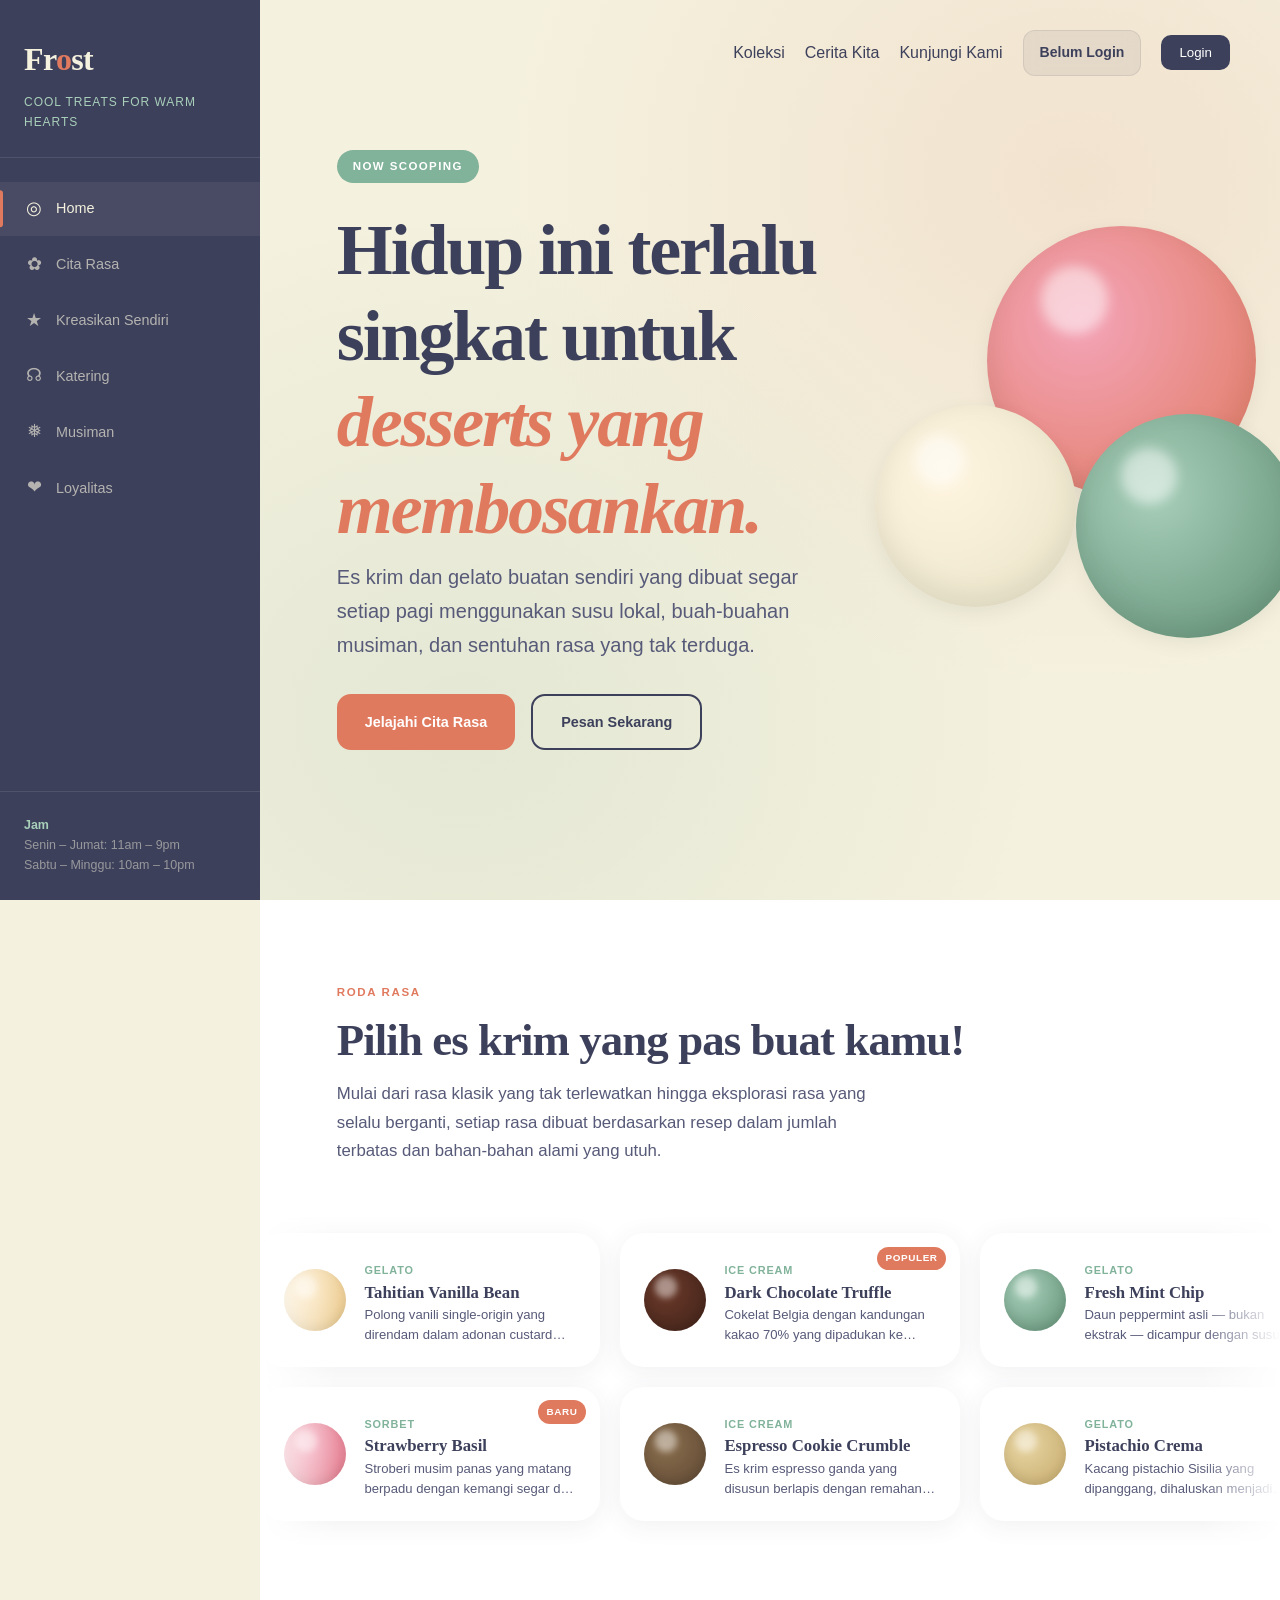
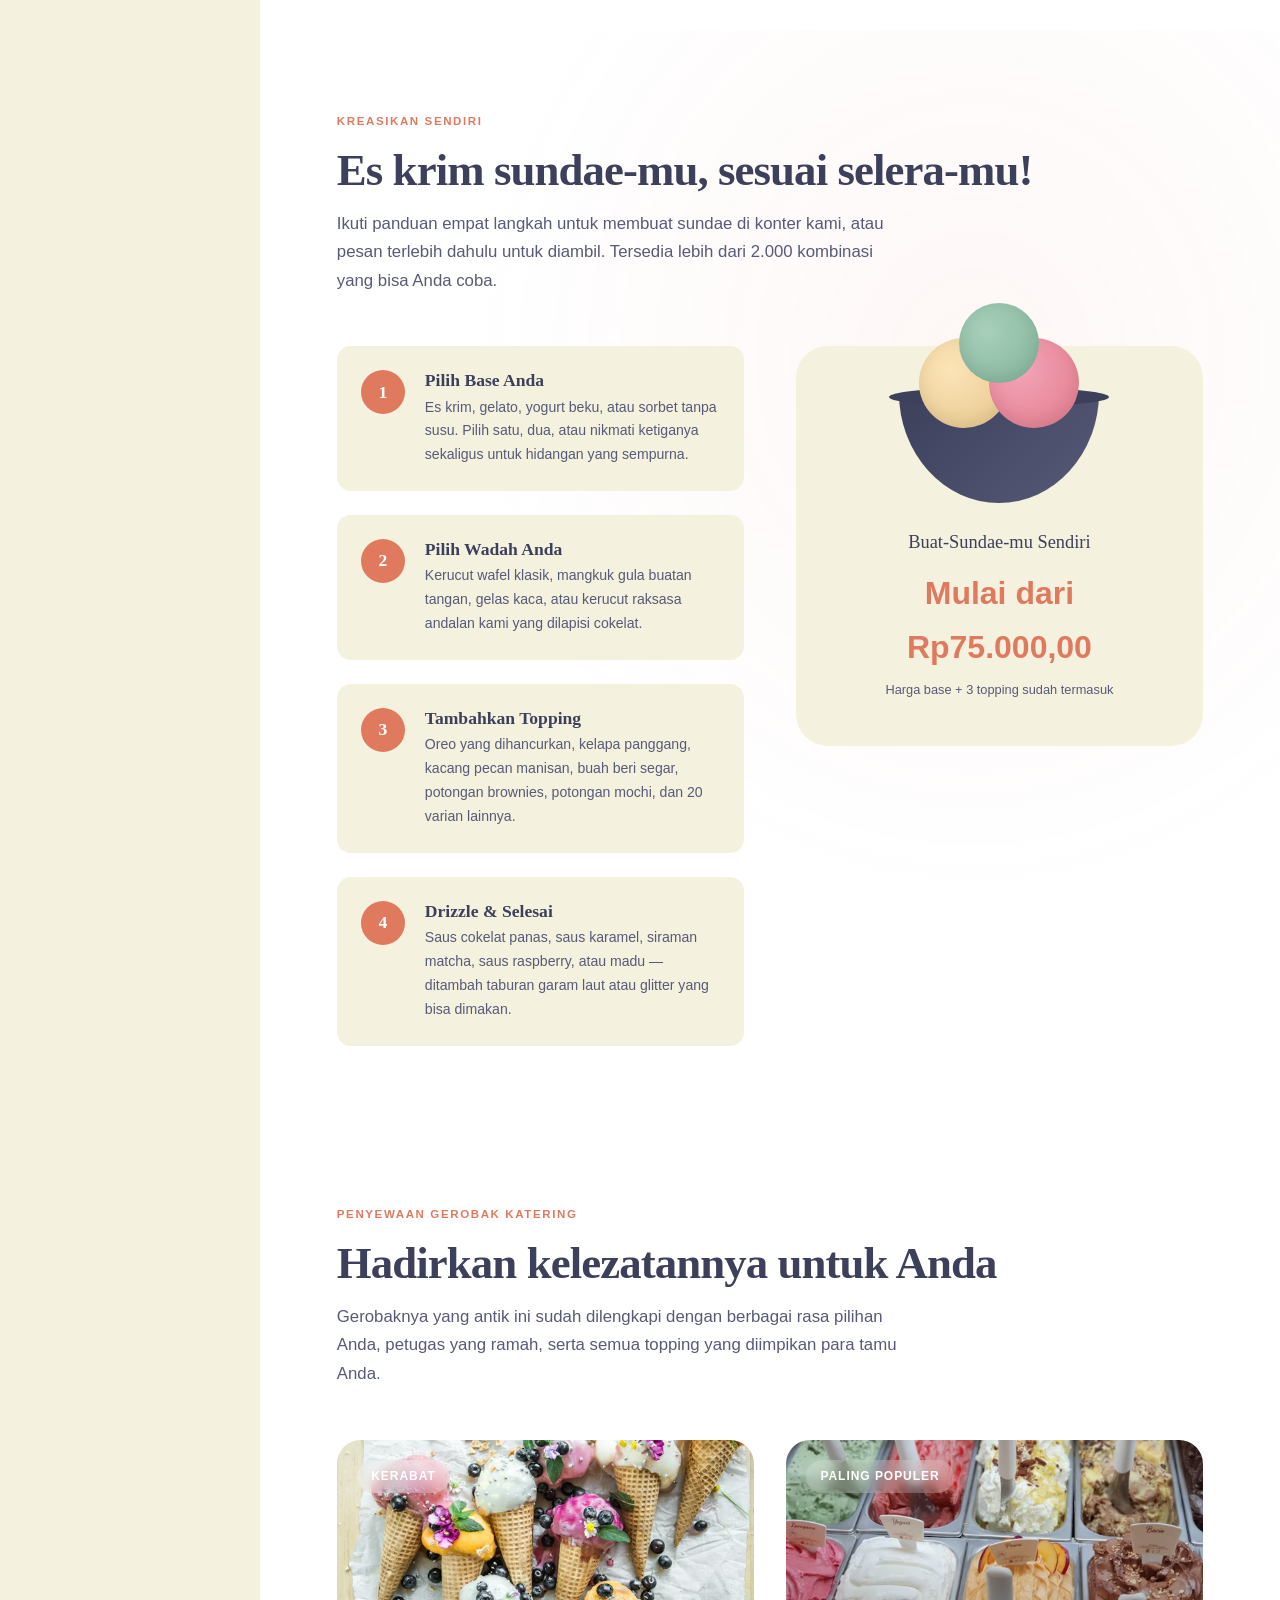
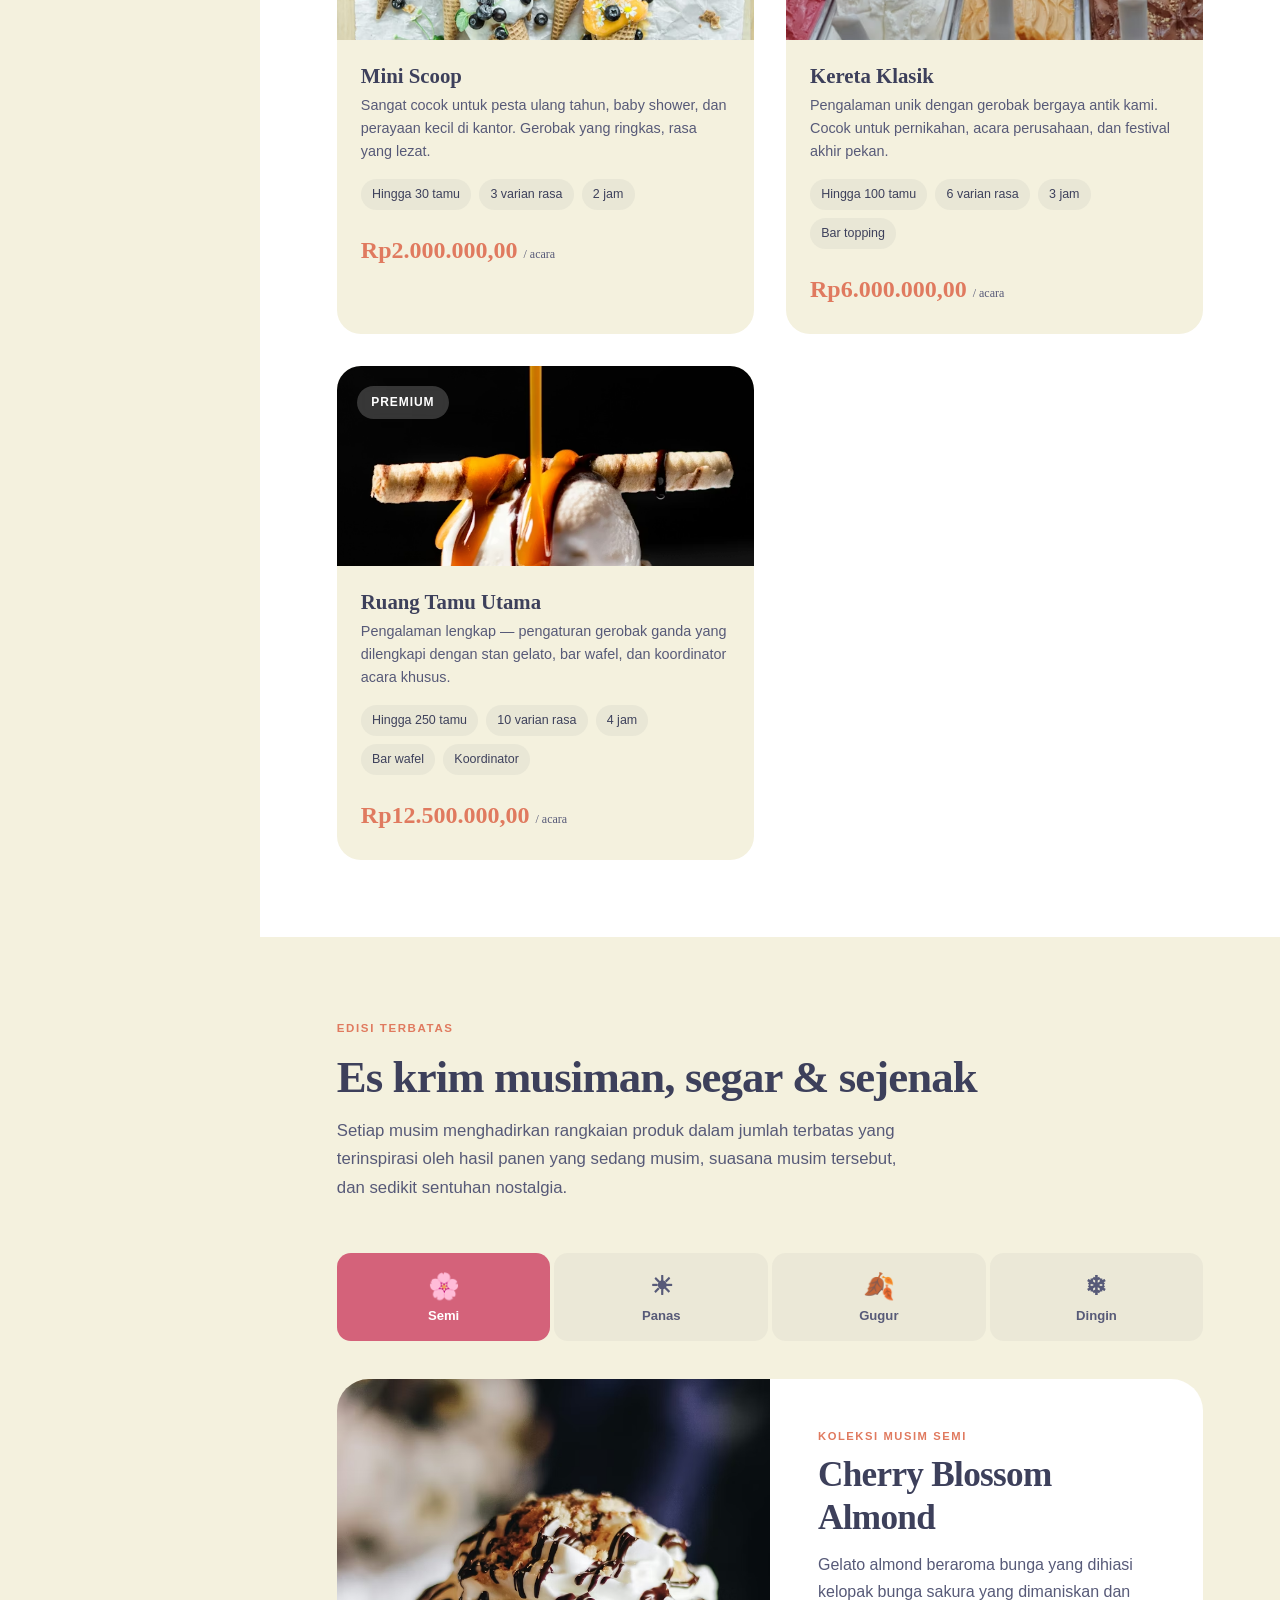
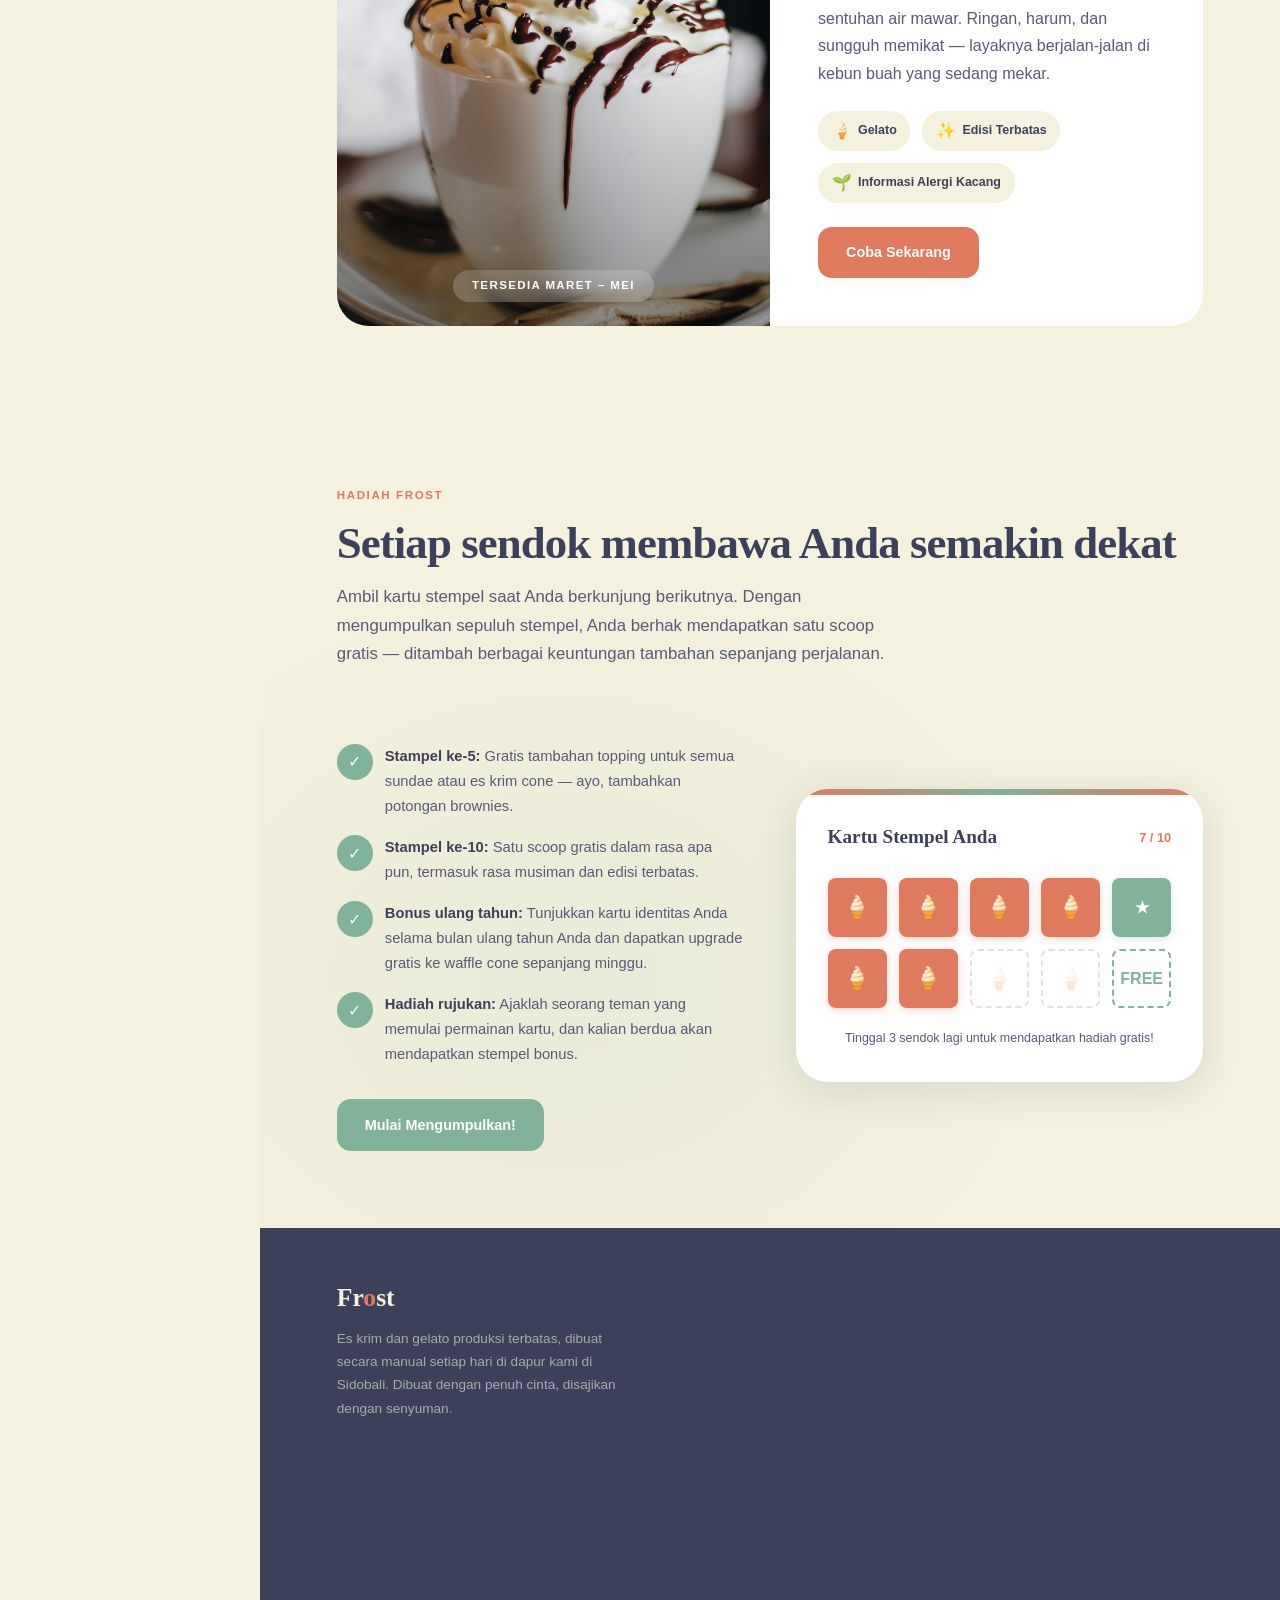
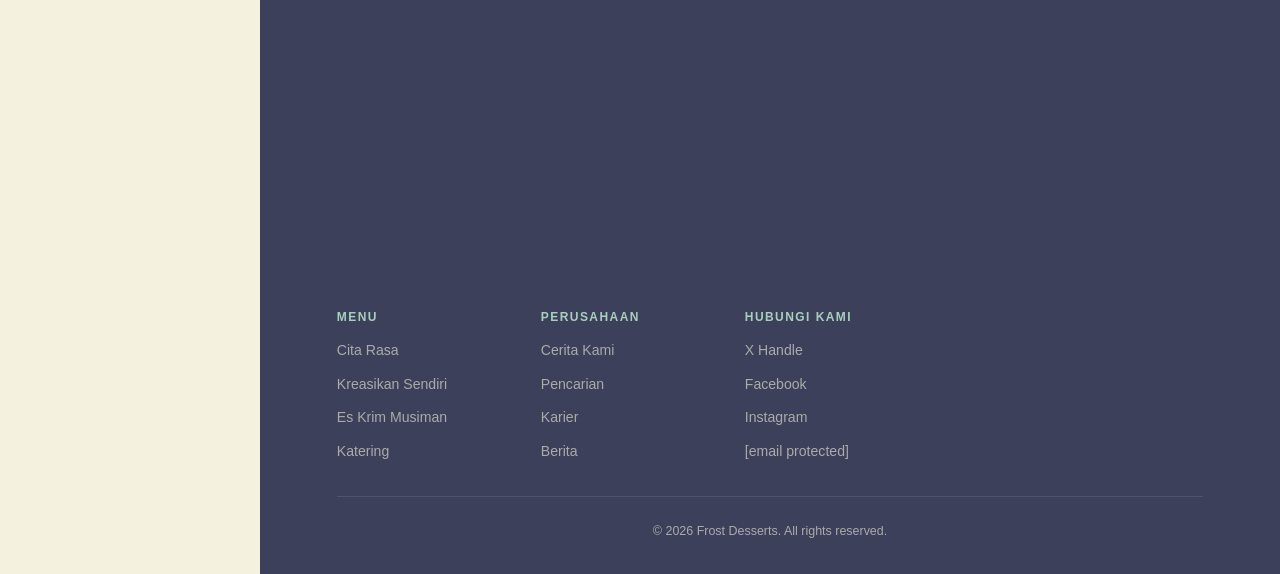
==== commit 54187837: "Update index.html" ====
--- a/index.html
+++ b/index.html
@@ -76,7 +76,7 @@
   <main class="main">
     <nav class="nav-main">
       <a href="#collections">Koleksi</a>
-      <a href="https://www.youtube.com/watch?v=Bi5p0sVJcmc" target="_blank">
+      <a href="https://youtu.be/jMgXd1Oi2ag?si=KfSCuZDeTNZUVgsh" target="_blank">
         Cerita Kita
       </a>
       <a href="#contact">Kunjungi Kami</a>
--- a/templatemo-frost-style.css
+++ b/templatemo-frost-style.css
@@ -0,0 +1,1529 @@
+@charset "utf-8";
+/* 
+
+CSS Document 
+
+TemplateMo 613 Frost Bakery
+
+https://templatemo.com/tm-613-frost-bakery
+
+*/
+
+:root {
+	/* Color Palette — Terracotta */
+	--terracotta: #E07A5F;
+	--cream: #F4F1DE;
+	--navy: #3D405B;
+	--sage: #81B29A;
+
+	/* Extended shades */
+	--terracotta-light: #f0a58e;
+	--terracotta-dark: #c4603f;
+	--cream-dark: #e8e3c8;
+	--navy-light: #575a78;
+	--sage-light: #a8cfba;
+	--sage-dark: #5f8e73;
+
+	/* Typography */
+	--font-heading: 'Lora', Georgia, serif;
+	--font-body: 'Manrope', 'Segoe UI', sans-serif;
+
+	/* Spacing */
+	--sidebar-width: 260px;
+	--section-pad: clamp(3rem, 6vw, 6rem);
+	--gap: clamp(1rem, 2.5vw, 2rem);
+
+	/* Borders & Radius */
+	--radius-sm: 8px;
+	--radius-md: 14px;
+	--radius-lg: 24px;
+	--radius-xl: 32px;
+
+	/* Shadows */
+	--shadow-card: 0 4px 24px rgba(61, 64, 91, 0.08);
+	--shadow-hover: 0 8px 40px rgba(61, 64, 91, 0.14);
+
+	/* Transitions */
+	--ease-out: cubic-bezier(0.22, 1, 0.36, 1);
+	--duration: 0.5s;
+}
+
+/* ============================================
+       Reset & Base
+       ============================================ */
+*,
+*::before,
+*::after {
+	margin: 0;
+	padding: 0;
+	box-sizing: border-box;
+}
+
+html {
+	scroll-behavior: smooth;
+	font-size: 16px;
+	-webkit-font-smoothing: antialiased;
+	-moz-osx-font-smoothing: grayscale;
+}
+
+body {
+	font-family: var(--font-body);
+	color: var(--navy);
+	background-color: var(--cream);
+	line-height: 1.7;
+	overflow-x: hidden;
+}
+
+h1,
+h2,
+h3,
+h4,
+h5,
+h6 {
+	font-family: var(--font-heading);
+	font-weight: 600;
+	line-height: 1.2;
+}
+
+a {
+	color: inherit;
+	text-decoration: none;
+}
+
+img {
+	max-width: 100%;
+	display: block;
+}
+
+ul {
+	list-style: none;
+}
+
+button {
+	font-family: var(--font-body);
+	cursor: pointer;
+	border: none;
+	background: none;
+}
+
+/* ============================================
+       Sidebar Navigation
+       ============================================ */
+.sidebar {
+	position: fixed;
+	top: 0;
+	left: 0;
+	width: var(--sidebar-width);
+	height: 100vh;
+	background: var(--navy);
+	color: var(--cream);
+	display: flex;
+	flex-direction: column;
+	z-index: 1000;
+	overflow-y: auto;
+	transition: transform 0.4s var(--ease-out);
+}
+
+.sidebar__brand {
+	padding: 2rem 1.5rem 1.5rem;
+	border-bottom: 1px solid rgba(244, 241, 222, 0.1);
+}
+
+.sidebar__logo {
+	font-family: var(--font-heading);
+	font-size: 2rem;
+	font-weight: 700;
+	letter-spacing: -0.02em;
+	color: var(--cream);
+}
+
+.sidebar__logo span {
+	color: var(--terracotta);
+}
+
+.sidebar__tagline {
+	font-size: 0.75rem;
+	font-weight: 400;
+	letter-spacing: 0.08em;
+	text-transform: uppercase;
+	color: var(--sage-light);
+	margin-top: 0.35rem;
+}
+
+.sidebar__nav {
+	flex: 1;
+	padding: 1.5rem 0;
+}
+
+.sidebar__nav ul {
+	display: flex;
+	flex-direction: column;
+	gap: 2px;
+}
+
+.sidebar__nav a {
+	display: flex;
+	align-items: center;
+	gap: 0.75rem;
+	padding: 0.75rem 1.5rem;
+	font-size: 0.9rem;
+	font-weight: 500;
+	color: rgba(244, 241, 222, 0.65);
+	transition: all 0.3s var(--ease-out);
+	position: relative;
+}
+
+.sidebar__nav a::before {
+	content: '';
+	position: absolute;
+	left: 0;
+	top: 50%;
+	transform: translateY(-50%) scaleY(0);
+	width: 3px;
+	height: 70%;
+	background: var(--terracotta);
+	border-radius: 0 3px 3px 0;
+	transition: transform 0.3s var(--ease-out);
+}
+
+.sidebar__nav a:hover,
+.sidebar__nav a.active {
+	color: var(--cream);
+	background: rgba(244, 241, 222, 0.06);
+}
+
+.sidebar__nav a:hover::before,
+.sidebar__nav a.active::before {
+	transform: translateY(-50%) scaleY(1);
+}
+
+.sidebar__nav .nav-icon {
+	width: 20px;
+	text-align: center;
+	font-size: 1.1rem;
+	flex-shrink: 0;
+}
+
+.sidebar__footer {
+	padding: 1.5rem;
+	border-top: 1px solid rgba(244, 241, 222, 0.1);
+}
+
+.sidebar__hours {
+	font-size: 0.78rem;
+	color: rgba(244, 241, 222, 0.5);
+	line-height: 1.6;
+}
+
+.sidebar__hours strong {
+	color: var(--sage-light);
+	font-weight: 600;
+}
+
+/* ============================================
+       Mobile Hamburger Toggle
+       ============================================ */
+.hamburger {
+	display: none;
+	position: fixed;
+	top: 1rem;
+	left: 1rem;
+	z-index: 1100;
+	width: 48px;
+	height: 48px;
+	background: var(--navy);
+	border-radius: var(--radius-sm);
+	align-items: center;
+	justify-content: center;
+	box-shadow: var(--shadow-card);
+}
+
+.hamburger__lines {
+	width: 22px;
+	height: 16px;
+	position: relative;
+}
+
+.hamburger__lines span {
+	display: block;
+	position: absolute;
+	width: 100%;
+	height: 2px;
+	background: var(--cream);
+	border-radius: 2px;
+	transition: all 0.3s var(--ease-out);
+}
+
+.hamburger__lines span:nth-child(1) {
+	top: 0;
+}
+
+.hamburger__lines span:nth-child(2) {
+	top: 7px;
+}
+
+.hamburger__lines span:nth-child(3) {
+	top: 14px;
+}
+
+.hamburger.is-active .hamburger__lines span:nth-child(1) {
+	top: 7px;
+	transform: rotate(45deg);
+}
+
+.hamburger.is-active .hamburger__lines span:nth-child(2) {
+	opacity: 0;
+}
+
+.hamburger.is-active .hamburger__lines span:nth-child(3) {
+	top: 7px;
+	transform: rotate(-45deg);
+}
+
+/* Mobile overlay */
+.sidebar-overlay {
+	display: none;
+	position: fixed;
+	inset: 0;
+	background: rgba(61, 64, 91, 0.5);
+	z-index: 999;
+	opacity: 0;
+	transition: opacity 0.3s ease;
+}
+
+.sidebar-overlay.is-visible {
+	opacity: 1;
+}
+
+/* ============================================
+       Main Content Area
+       ============================================ */
+.main {
+	margin-left: var(--sidebar-width);
+	min-height: 100vh;
+}
+.nav-main {
+	position: absolute;
+	top: 30px;
+	right: 50px;
+
+	display: flex;
+	align-items: center;
+	gap: 20px;
+
+	z-index: 999;
+}
+
+.nav-main a {
+	color: var(--navy);
+	font-weight: 500;
+}
+
+.nav-main .nav-cta {
+	background: var(--terracotta);
+	color: white;
+	padding: 10px 18px;
+	border-radius: 10px;
+}
+
+#authArea button {
+	background: var(--navy);
+	color: white;
+	padding: 10px 18px;
+	border-radius: 10px;
+	border: none;
+	cursor: pointer;
+}
+
+#userInfo {
+	background: rgba(61, 64, 91, 0.08);
+	color: var(--navy);
+
+	padding: 10px 16px;
+	border-radius: 12px;
+
+	font-size: 14px;
+	font-weight: 600;
+
+	backdrop-filter: blur(8px);
+
+	border: 1px solid rgba(61, 64, 91, 0.1);
+}
+}
+/* ============================================
+       Scroll-triggered Animation Classes
+       ============================================ */
+.reveal {
+	opacity: 0;
+	transform: translateY(30px);
+	transition: opacity 0.7s var(--ease-out), transform 0.7s var(--ease-out);
+}
+
+.reveal.is-visible {
+	opacity: 1;
+	transform: translateY(0);
+}
+
+.reveal-delay-1 {
+	transition-delay: 0.1s;
+}
+
+.reveal-delay-2 {
+	transition-delay: 0.2s;
+}
+
+.reveal-delay-3 {
+	transition-delay: 0.3s;
+}
+
+.reveal-delay-4 {
+	transition-delay: 0.4s;
+}
+
+/* ============================================
+       Section: Hero
+       ============================================ */
+.hero {
+	position: relative;
+	min-height: 100vh;
+	display: flex;
+	align-items: center;
+	padding: var(--section-pad);
+	background:
+		radial-gradient(ellipse at 20% 80%, rgba(129, 178, 154, 0.15) 0%, transparent 50%),
+		radial-gradient(ellipse at 80% 20%, rgba(224, 122, 95, 0.12) 0%, transparent 50%),
+		var(--cream);
+	overflow: hidden;
+}
+.hero__content {
+	max-width: 640px;
+	position: relative;
+	z-index: 2;
+}
+
+.hero__badge {
+	display: inline-block;
+	padding: 0.4rem 1rem;
+	background: var(--sage);
+	color: #fff;
+	font-size: 0.72rem;
+	font-weight: 700;
+	letter-spacing: 0.12em;
+	text-transform: uppercase;
+	border-radius: 50px;
+	margin-bottom: 1.5rem;
+}
+
+.hero__title {
+	font-size: clamp(2.8rem, 6vw, 4.5rem);
+	font-weight: 700;
+	color: var(--navy);
+	margin-bottom: 0.5rem;
+	letter-spacing: -0.03em;
+}
+
+.hero__title em {
+	color: var(--terracotta);
+	font-style: italic;
+}
+
+.hero__subtitle {
+	font-size: clamp(1rem, 2vw, 1.25rem);
+	color: var(--navy-light);
+	margin-bottom: 2rem;
+	max-width: 480px;
+}
+
+.hero__actions {
+	display: flex;
+	flex-wrap: wrap;
+	gap: 1rem;
+}
+
+/* Decorative scoops */
+.hero__deco {
+	position: absolute;
+	right: -2%;
+	top: 50%;
+	transform: translateY(-50%);
+	width: clamp(280px, 35vw, 500px);
+	height: clamp(280px, 35vw, 500px);
+	z-index: 1;
+}
+
+.scoop {
+	position: absolute;
+	border-radius: 50%;
+	box-shadow: inset 0 -10px 30px rgba(0, 0, 0, 0.08), 0 6px 20px rgba(0, 0, 0, 0.06);
+}
+
+.scoop--strawberry {
+	width: 60%;
+	height: 60%;
+	background: radial-gradient(circle at 35% 35%, #f4a4b8, var(--terracotta));
+	top: 0;
+	right: 10%;
+}
+
+.scoop--mint {
+	width: 50%;
+	height: 50%;
+	background: radial-gradient(circle at 35% 35%, var(--sage-light), var(--sage-dark));
+	bottom: 8%;
+	right: 0;
+}
+
+.scoop--vanilla {
+	width: 45%;
+	height: 45%;
+	background: radial-gradient(circle at 35% 35%, #fff5e0, var(--cream-dark));
+	bottom: 15%;
+	left: 5%;
+}
+
+.scoop--highlight {
+	position: absolute;
+	width: 25%;
+	height: 25%;
+	background: rgba(255, 255, 255, 0.5);
+	border-radius: 50%;
+	top: 15%;
+	left: 20%;
+	filter: blur(6px);
+}
+
+/* ============================================
+       Buttons
+       ============================================ */
+.btn {
+	display: inline-flex;
+	align-items: center;
+	gap: 0.5rem;
+	padding: 0.85rem 1.75rem;
+	font-size: 0.9rem;
+	font-weight: 600;
+	border-radius: var(--radius-md);
+	transition: all 0.3s var(--ease-out);
+}
+
+.btn--primary {
+	background: var(--terracotta);
+	color: #fff;
+}
+
+.btn--primary:hover {
+	background: var(--terracotta-dark);
+	transform: translateY(-2px);
+	box-shadow: 0 6px 24px rgba(224, 122, 95, 0.35);
+}
+
+.btn--outline {
+	border: 2px solid var(--navy);
+	color: var(--navy);
+	background: transparent;
+}
+
+.btn--outline:hover {
+	background: var(--navy);
+	color: var(--cream);
+	transform: translateY(-2px);
+}
+
+.btn--sage {
+	background: var(--sage);
+	color: #fff;
+}
+
+.btn--sage:hover {
+	background: var(--sage-dark);
+	transform: translateY(-2px);
+	box-shadow: 0 6px 24px rgba(129, 178, 154, 0.35);
+}
+
+/* ============================================
+       Section Headers (shared)
+       ============================================ */
+.section {
+	padding: var(--section-pad);
+}
+
+.section--alt {
+	background: #fff;
+}
+
+.section__header {
+	margin-bottom: clamp(2rem, 4vw, 3.5rem);
+}
+
+.section__label {
+	display: inline-block;
+	font-size: 0.72rem;
+	font-weight: 700;
+	letter-spacing: 0.14em;
+	text-transform: uppercase;
+	color: var(--terracotta);
+	margin-bottom: 0.75rem;
+}
+
+.section__title {
+	font-size: clamp(1.8rem, 4vw, 2.8rem);
+	color: var(--navy);
+	letter-spacing: -0.02em;
+}
+
+.section__desc {
+	margin-top: 0.75rem;
+	font-size: 1.05rem;
+	color: var(--navy-light);
+	max-width: 560px;
+}
+
+/* ============================================
+       Section: Flavor Wheel — Ticker Marquee
+       ============================================ */
+.flavors-section {
+	overflow: hidden;
+	padding-left: 0;
+	padding-right: 0;
+}
+
+.flavors-section .section__header {
+	padding-left: var(--section-pad);
+	padding-right: var(--section-pad);
+}
+
+/* Marquee wrapper */
+.marquee {
+	position: relative;
+	width: 100%;
+	overflow: hidden;
+	padding: 1rem 0 2rem;
+}
+
+/* Subtle edge fades */
+.marquee::before,
+.marquee::after {
+	content: '';
+	position: absolute;
+	top: 0;
+	bottom: 0;
+	width: 80px;
+	z-index: 2;
+	pointer-events: none;
+}
+
+.marquee::before {
+	left: 0;
+	background: linear-gradient(to right, #fff, transparent);
+}
+
+.marquee::after {
+	right: 0;
+	background: linear-gradient(to left, #fff, transparent);
+}
+
+/* Two rows scrolling in opposite directions */
+.marquee__track {
+	display: flex;
+	width: max-content;
+	gap: 1.25rem;
+	animation: marquee-scroll 35s linear infinite;
+}
+
+.marquee__track--reverse {
+	animation-name: marquee-scroll-reverse;
+	animation-duration: 40s;
+	margin-top: 1.25rem;
+}
+
+/* Pause on hover */
+.marquee:hover .marquee__track {
+	animation-play-state: paused;
+}
+
+@keyframes marquee-scroll {
+	0% {
+		transform: translateX(0);
+	}
+
+	100% {
+		transform: translateX(-50%);
+	}
+}
+
+@keyframes marquee-scroll-reverse {
+	0% {
+		transform: translateX(-50%);
+	}
+
+	100% {
+		transform: translateX(0);
+	}
+}
+
+/* Flavor card — horizontal compact style */
+.flavor-card {
+	flex-shrink: 0;
+	width: 340px;
+	background: #fff;
+	border-radius: var(--radius-lg);
+	padding: 1.4rem 1.5rem;
+	box-shadow: var(--shadow-card);
+	display: flex;
+	align-items: center;
+	gap: 1.15rem;
+	transition: all 0.35s var(--ease-out);
+	position: relative;
+	overflow: hidden;
+	cursor: default;
+}
+
+.flavor-card:hover {
+	box-shadow: var(--shadow-hover);
+	transform: scale(1.03);
+}
+
+.flavor-card__swatch {
+	width: 62px;
+	height: 62px;
+	border-radius: 50%;
+	flex-shrink: 0;
+	position: relative;
+	box-shadow: inset 0 -4px 10px rgba(0, 0, 0, 0.08);
+}
+
+.flavor-card__swatch::after {
+	content: '';
+	position: absolute;
+	width: 35%;
+	height: 35%;
+	background: rgba(255, 255, 255, 0.45);
+	border-radius: 50%;
+	top: 12%;
+	left: 18%;
+	filter: blur(3px);
+}
+
+.flavor-card__info {
+	min-width: 0;
+}
+
+.flavor-card__name {
+	font-family: var(--font-heading);
+	font-size: 1.05rem;
+	font-weight: 600;
+	color: var(--navy);
+	margin-bottom: 0.15rem;
+	white-space: nowrap;
+	overflow: hidden;
+	text-overflow: ellipsis;
+}
+
+.flavor-card__type {
+	font-size: 0.68rem;
+	font-weight: 700;
+	text-transform: uppercase;
+	letter-spacing: 0.08em;
+	color: var(--sage);
+	margin-bottom: 0.3rem;
+}
+
+.flavor-card__desc {
+	font-size: 0.82rem;
+	color: var(--navy-light);
+	line-height: 1.5;
+	display: -webkit-box;
+	-webkit-line-clamp: 2;
+	-webkit-box-orient: vertical;
+	overflow: hidden;
+}
+
+.flavor-card__tag {
+	position: absolute;
+	top: 0.85rem;
+	right: 0.85rem;
+	padding: 0.2rem 0.55rem;
+	font-size: 0.62rem;
+	font-weight: 700;
+	text-transform: uppercase;
+	letter-spacing: 0.06em;
+	border-radius: 50px;
+	background: var(--terracotta);
+	color: #fff;
+}
+
+/* ============================================
+       Section: Topping Builder
+       ============================================ */
+.builder {
+	background:
+		radial-gradient(ellipse at 70% 30%, rgba(224, 122, 95, 0.06) 0%, transparent 50%),
+		#fff;
+}
+
+.builder__layout {
+	display: grid;
+	grid-template-columns: 1fr 1fr;
+	gap: clamp(2rem, 4vw, 4rem);
+	align-items: start;
+}
+
+.builder__steps {
+	display: flex;
+	flex-direction: column;
+	gap: 1.5rem;
+}
+
+.builder-step {
+	display: flex;
+	gap: 1.25rem;
+	padding: 1.5rem;
+	background: var(--cream);
+	border-radius: var(--radius-md);
+	transition: all 0.3s var(--ease-out);
+}
+
+.builder-step:hover {
+	box-shadow: var(--shadow-card);
+}
+
+.builder-step__num {
+	flex-shrink: 0;
+	width: 44px;
+	height: 44px;
+	background: var(--terracotta);
+	color: #fff;
+	border-radius: 50%;
+	display: flex;
+	align-items: center;
+	justify-content: center;
+	font-family: var(--font-heading);
+	font-weight: 700;
+	font-size: 1.1rem;
+}
+
+.builder-step__title {
+	font-family: var(--font-heading);
+	font-size: 1.1rem;
+	font-weight: 600;
+	color: var(--navy);
+	margin-bottom: 0.25rem;
+}
+
+.builder-step__text {
+	font-size: 0.88rem;
+	color: var(--navy-light);
+}
+
+.builder__preview {
+	background: var(--cream);
+	border-radius: var(--radius-xl);
+	padding: 2.5rem;
+	text-align: center;
+	position: relative;
+	min-height: 400px;
+	display: flex;
+	flex-direction: column;
+	align-items: center;
+	justify-content: center;
+}
+
+.builder__preview-bowl {
+	width: 200px;
+	height: 110px;
+	background: linear-gradient(135deg, var(--navy), var(--navy-light));
+	border-radius: 0 0 50% 50% / 0 0 100% 100%;
+	position: relative;
+	margin: 0 auto 1.5rem;
+}
+
+.builder__preview-bowl::before {
+	content: '';
+	position: absolute;
+	top: -6px;
+	left: -10px;
+	right: -10px;
+	height: 20px;
+	background: var(--navy);
+	border-radius: 50%;
+}
+
+.builder__preview-scoop1 {
+	width: 90px;
+	height: 90px;
+	border-radius: 50%;
+	background: radial-gradient(circle at 35% 35%, #fce4b8, #e6c68a);
+	position: absolute;
+	top: -55px;
+	left: 20px;
+	box-shadow: inset 0 -6px 15px rgba(0, 0, 0, 0.08);
+}
+
+.builder__preview-scoop2 {
+	width: 90px;
+	height: 90px;
+	border-radius: 50%;
+	background: radial-gradient(circle at 35% 35%, #f4a4b8, #e07a8a);
+	position: absolute;
+	top: -55px;
+	right: 20px;
+	box-shadow: inset 0 -6px 15px rgba(0, 0, 0, 0.08);
+}
+
+.builder__preview-scoop3 {
+	width: 80px;
+	height: 80px;
+	border-radius: 50%;
+	background: radial-gradient(circle at 35% 35%, var(--sage-light), var(--sage));
+	position: absolute;
+	top: -90px;
+	left: 50%;
+	transform: translateX(-50%);
+	box-shadow: inset 0 -6px 15px rgba(0, 0, 0, 0.08);
+}
+
+.builder__preview-text {
+	font-family: var(--font-heading);
+	font-size: 1.15rem;
+	color: var(--navy);
+	font-weight: 500;
+}
+
+.builder__preview-price {
+	font-size: 2rem;
+	font-weight: 800;
+	color: var(--terracotta);
+	margin-top: 0.5rem;
+}
+
+.builder__preview-note {
+	font-size: 0.8rem;
+	color: var(--navy-light);
+	margin-top: 0.25rem;
+}
+
+/* ============================================
+       Section: Catering Cart
+       ============================================ */
+.catering__grid {
+	display: grid;
+	grid-template-columns: repeat(auto-fill, minmax(300px, 1fr));
+	gap: var(--gap);
+}
+
+.cart-card {
+	background: var(--cream);
+	border-radius: var(--radius-lg);
+	overflow: hidden;
+	transition: all 0.4s var(--ease-out);
+}
+
+.cart-card:hover {
+	transform: translateY(-4px);
+	box-shadow: var(--shadow-hover);
+}
+
+.cart-card__visual {
+	height: 200px;
+	position: relative;
+	overflow: hidden;
+}
+
+.cart-card__visual img {
+	width: 100%;
+	height: 100%;
+	object-fit: cover;
+	transition: transform 0.5s var(--ease-out);
+}
+
+.cart-card:hover .cart-card__visual img {
+	transform: scale(1.05);
+}
+
+.cart-card__visual-label {
+	position: absolute;
+	top: 1.25rem;
+	left: 1.25rem;
+	padding: 0.4rem 0.9rem;
+	background: rgba(255, 255, 255, 0.2);
+	backdrop-filter: blur(6px);
+	border-radius: 50px;
+	color: #fff;
+	font-size: 0.75rem;
+	font-weight: 700;
+	letter-spacing: 0.08em;
+	text-transform: uppercase;
+}
+
+.cart-card__body {
+	padding: 1.5rem;
+}
+
+.cart-card__name {
+	font-family: var(--font-heading);
+	font-size: 1.3rem;
+	font-weight: 600;
+	color: var(--navy);
+	margin-bottom: 0.35rem;
+}
+
+.cart-card__desc {
+	font-size: 0.9rem;
+	color: var(--navy-light);
+	margin-bottom: 1rem;
+	line-height: 1.6;
+}
+
+.cart-card__details {
+	display: flex;
+	flex-wrap: wrap;
+	gap: 0.5rem;
+	margin-bottom: 1.25rem;
+}
+
+.cart-card__detail {
+	padding: 0.3rem 0.7rem;
+	background: rgba(61, 64, 91, 0.06);
+	border-radius: 50px;
+	font-size: 0.78rem;
+	font-weight: 500;
+	color: var(--navy);
+}
+
+.cart-card__price {
+	font-family: var(--font-heading);
+	font-size: 1.5rem;
+	font-weight: 700;
+	color: var(--terracotta);
+}
+
+.cart-card__price small {
+	font-size: 0.75rem;
+	font-weight: 400;
+	color: var(--navy-light);
+}
+
+/* ============================================
+       Section: Seasonal Limited Editions
+       ============================================ */
+/* ============================================
+       Section: Seasonal — Interactive Tabs
+       ============================================ */
+.seasonal-tabs {
+	display: flex;
+	gap: 4px;
+	margin-bottom: clamp(1.5rem, 3vw, 2.5rem);
+}
+
+.seasonal-tab {
+	flex: 1;
+	padding: 1rem 1.25rem;
+	background: rgba(61, 64, 91, 0.05);
+	border: 2px solid transparent;
+	border-radius: var(--radius-md);
+	font-family: var(--font-body);
+	font-size: 0.82rem;
+	font-weight: 600;
+	color: var(--navy-light);
+	cursor: pointer;
+	transition: all 0.35s var(--ease-out);
+	text-align: center;
+	position: relative;
+}
+
+.seasonal-tab__icon {
+	display: block;
+	font-size: 1.6rem;
+	margin-bottom: 0.4rem;
+}
+
+.seasonal-tab:hover {
+	background: rgba(61, 64, 91, 0.09);
+	color: var(--navy);
+}
+
+.seasonal-tab.is-active {
+	color: #fff;
+	border-color: transparent;
+}
+
+.seasonal-tab.is-active[data-season="spring"] {
+	background: #d4627a;
+}
+
+.seasonal-tab.is-active[data-season="summer"] {
+	background: #e09030;
+}
+
+.seasonal-tab.is-active[data-season="autumn"] {
+	background: var(--terracotta);
+}
+
+.seasonal-tab.is-active[data-season="winter"] {
+	background: var(--navy);
+}
+
+/* Tab panels container */
+.seasonal-panels {
+	position: relative;
+	overflow: hidden;
+	border-radius: var(--radius-xl);
+}
+
+.seasonal-panel {
+	display: none;
+	animation: seasonFadeIn 0.5s var(--ease-out);
+}
+
+.seasonal-panel.is-active {
+	display: grid;
+	grid-template-columns: 1fr 1fr;
+	align-items: stretch;
+}
+
+@keyframes seasonFadeIn {
+	from {
+		opacity: 0;
+		transform: translateY(12px);
+	}
+
+	to {
+		opacity: 1;
+		transform: translateY(0);
+	}
+}
+
+/* Left: image visual with overlay */
+.seasonal-panel__visual {
+	position: relative;
+	min-height: 380px;
+	display: flex;
+	flex-direction: column;
+	align-items: center;
+	justify-content: flex-end;
+	padding: 1.5rem;
+	overflow: hidden;
+}
+
+.seasonal-panel__visual img {
+	position: absolute;
+	inset: 0;
+	width: 100%;
+	height: 100%;
+	object-fit: cover;
+}
+
+.seasonal-panel__visual::after {
+	content: '';
+	position: absolute;
+	inset: 0;
+	background: linear-gradient(to top, rgba(0, 0, 0, 0.4) 0%, transparent 60%);
+	pointer-events: none;
+}
+
+.seasonal-panel__badge {
+	position: relative;
+	z-index: 2;
+	display: inline-block;
+	padding: 0.4rem 1.2rem;
+	background: rgba(255, 255, 255, 0.2);
+	backdrop-filter: blur(8px);
+	border-radius: 50px;
+	font-size: 0.72rem;
+	font-weight: 700;
+	letter-spacing: 0.12em;
+	text-transform: uppercase;
+	color: #fff;
+}
+
+/* Right: details panel */
+.seasonal-panel__details {
+	padding: clamp(2rem, 4vw, 3rem);
+	background: #fff;
+	display: flex;
+	flex-direction: column;
+	justify-content: center;
+}
+
+.seasonal-panel__season-label {
+	font-size: 0.7rem;
+	font-weight: 700;
+	letter-spacing: 0.14em;
+	text-transform: uppercase;
+	color: var(--terracotta);
+	margin-bottom: 0.5rem;
+}
+
+.seasonal-panel__name {
+	font-family: var(--font-heading);
+	font-size: clamp(1.6rem, 3vw, 2.2rem);
+	font-weight: 700;
+	color: var(--navy);
+	margin-bottom: 0.75rem;
+	letter-spacing: -0.02em;
+}
+
+.seasonal-panel__desc {
+	font-size: 1rem;
+	color: var(--navy-light);
+	line-height: 1.7;
+	margin-bottom: 1.5rem;
+	max-width: 440px;
+}
+
+.seasonal-panel__meta {
+	display: flex;
+	flex-wrap: wrap;
+	gap: 0.75rem;
+	margin-bottom: 1.5rem;
+}
+
+.seasonal-panel__meta-tag {
+	display: inline-flex;
+	align-items: center;
+	gap: 0.4rem;
+	padding: 0.4rem 0.85rem;
+	background: var(--cream);
+	border-radius: 50px;
+	font-size: 0.78rem;
+	font-weight: 600;
+	color: var(--navy);
+}
+
+.seasonal-panel__meta-tag span {
+	font-size: 1rem;
+}
+
+.seasonal-panel__cta {
+	align-self: flex-start;
+}
+
+/* Responsive: Tablet & Mobile */
+@media (max-width: 1024px) {
+	.seasonal-panel.is-active {
+		grid-template-columns: 1fr;
+	}
+
+	.seasonal-panel__visual {
+		min-height: 220px;
+	}
+}
+
+@media (max-width: 640px) {
+	.seasonal-tabs {
+		gap: 3px;
+	}
+
+	.seasonal-tab {
+		padding: 0.75rem 0.5rem;
+		font-size: 0.72rem;
+	}
+
+	.seasonal-tab__icon {
+		font-size: 1.3rem;
+		margin-bottom: 0.25rem;
+	}
+
+	.seasonal-panel__visual {
+		min-height: 180px;
+	}
+}
+
+/* ============================================
+       Section: Loyalty Stamp Card
+       ============================================ */
+.loyalty {
+	background:
+		radial-gradient(ellipse at 30% 70%, rgba(129, 178, 154, 0.1) 0%, transparent 50%),
+		var(--cream);
+}
+
+.loyalty__layout {
+	display: grid;
+	grid-template-columns: 1fr 1fr;
+	gap: clamp(2rem, 4vw, 4rem);
+	align-items: center;
+}
+
+.loyalty__info {
+	max-width: 480px;
+}
+
+.loyalty__perks {
+	display: flex;
+	flex-direction: column;
+	gap: 1rem;
+	margin-top: 1.5rem;
+}
+
+.perk {
+	display: flex;
+	align-items: start;
+	gap: 0.75rem;
+}
+
+.perk__icon {
+	flex-shrink: 0;
+	width: 36px;
+	height: 36px;
+	background: var(--sage);
+	color: #fff;
+	border-radius: 50%;
+	display: flex;
+	align-items: center;
+	justify-content: center;
+	font-size: 1rem;
+}
+
+.perk__text {
+	font-size: 0.92rem;
+	color: var(--navy-light);
+}
+
+.perk__text strong {
+	color: var(--navy);
+}
+
+/* Stamp Card Visual */
+.stamp-card {
+	background: #fff;
+	border-radius: var(--radius-xl);
+	padding: 2rem;
+	box-shadow: var(--shadow-hover);
+	position: relative;
+	overflow: hidden;
+}
+
+.stamp-card::before {
+	content: '';
+	position: absolute;
+	top: 0;
+	left: 0;
+	right: 0;
+	height: 6px;
+	background: linear-gradient(90deg, var(--terracotta), var(--sage), var(--terracotta));
+}
+
+.stamp-card__header {
+	display: flex;
+	align-items: center;
+	justify-content: space-between;
+	margin-bottom: 1.5rem;
+}
+
+.stamp-card__title {
+	font-family: var(--font-heading);
+	font-size: 1.2rem;
+	font-weight: 600;
+	color: var(--navy);
+}
+
+.stamp-card__count {
+	font-size: 0.8rem;
+	color: var(--terracotta);
+	font-weight: 700;
+}
+
+.stamp-card__grid {
+	display: grid;
+	grid-template-columns: repeat(5, 1fr);
+	gap: 0.75rem;
+}
+
+.stamp {
+	aspect-ratio: 1;
+	border-radius: var(--radius-sm);
+	border: 2px dashed rgba(61, 64, 91, 0.15);
+	display: flex;
+	align-items: center;
+	justify-content: center;
+	font-size: 1.4rem;
+	color: rgba(61, 64, 91, 0.2);
+	transition: all 0.3s var(--ease-out);
+}
+
+.stamp--filled {
+	background: var(--terracotta);
+	border-color: var(--terracotta);
+	color: #fff;
+	box-shadow: 0 2px 8px rgba(224, 122, 95, 0.3);
+}
+
+.stamp--reward {
+	border-color: var(--sage);
+	color: var(--sage);
+	font-size: 1rem;
+	font-weight: 700;
+}
+
+.stamp--reward.stamp--filled {
+	background: var(--sage);
+	border-color: var(--sage);
+	color: #fff;
+	box-shadow: 0 2px 8px rgba(129, 178, 154, 0.3);
+}
+
+.stamp-card__footer {
+	margin-top: 1.25rem;
+	font-size: 0.78rem;
+	color: var(--navy-light);
+	text-align: center;
+}
+
+/* ============================================
+       Footer
+       ============================================ */
+.footer {
+	padding: 3rem var(--section-pad) 2rem;
+	background: var(--navy);
+	color: rgba(244, 241, 222, 0.6);
+}
+
+.footer__top {
+	display: flex;
+	flex-wrap: wrap;
+	justify-content: space-between;
+	gap: 2rem;
+	padding-bottom: 2rem;
+	border-bottom: 1px solid rgba(244, 241, 222, 0.1);
+}
+
+.footer__brand {
+	font-family: var(--font-heading);
+	font-size: 1.6rem;
+	font-weight: 700;
+	color: var(--cream);
+	margin-bottom: 0.5rem;
+}
+
+.footer__brand span {
+	color: var(--terracotta);
+}
+
+.footer__copy {
+	font-size: 0.85rem;
+	max-width: 300px;
+}
+
+.footer__links {
+	display: flex;
+	flex-wrap: wrap;
+	gap: 2rem 4rem;
+}
+
+.footer__col {
+	min-width: 140px;
+}
+
+.footer__col h4 {
+	font-family: var(--font-body);
+	font-size: 0.75rem;
+	font-weight: 700;
+	letter-spacing: 0.12em;
+	text-transform: uppercase;
+	color: var(--sage-light);
+	margin-bottom: 0.75rem;
+}
+
+.footer__col ul {
+	display: flex;
+	flex-direction: column;
+	gap: 0.4rem;
+}
+
+.footer__col a {
+	font-size: 0.88rem;
+	transition: color 0.2s ease;
+}
+
+.footer__col a:hover {
+	color: var(--cream);
+}
+
+.footer__bottom {
+	padding-top: 1.5rem;
+	font-size: 0.78rem;
+	text-align: center;
+}
+
+.footer__bottom a {
+	color: var(--terracotta-light);
+}
+
+.footer__bottom a:hover {
+	color: var(--terracotta);
+}
+
+/* ============================================
+       Responsive: Tablet (< 1024px)
+       ============================================ */
+@media (max-width: 1024px) {
+	:root {
+		--sidebar-width: 0px;
+	}
+
+	.sidebar {
+		transform: translateX(-100%);
+		width: 280px;
+	}
+
+	.sidebar.is-open {
+		transform: translateX(0);
+	}
+
+	.hamburger {
+		display: flex;
+	}
+
+	.main {
+		margin-left: 0;
+	}
+
+	.builder__layout,
+	.loyalty__layout {
+		grid-template-columns: 1fr;
+	}
+
+	.hero__deco {
+		opacity: 0.3;
+		right: -10%;
+	}
+}
+
+/* ============================================
+       Responsive: Mobile (< 640px)
+       ============================================ */
+@media (max-width: 640px) {
+	.hero {
+		padding-top: 5rem;
+		min-height: auto;
+	}
+
+	.hero__deco {
+		opacity: 0.2;
+		right: -15%;
+		width: 220px;
+		height: 220px;
+	}
+
+	.catering__grid {
+		grid-template-columns: 1fr;
+	}
+
+	.stamp-card__grid {
+		grid-template-columns: repeat(5, 1fr);
+		gap: 0.5rem;
+	}
+
+	.footer__top {
+		flex-direction: column;
+	}
+
+	.footer__links {
+		gap: 2rem;
+	}
+
+	.section {
+		padding-left: 1.25rem;
+		padding-right: 1.25rem;
+	}
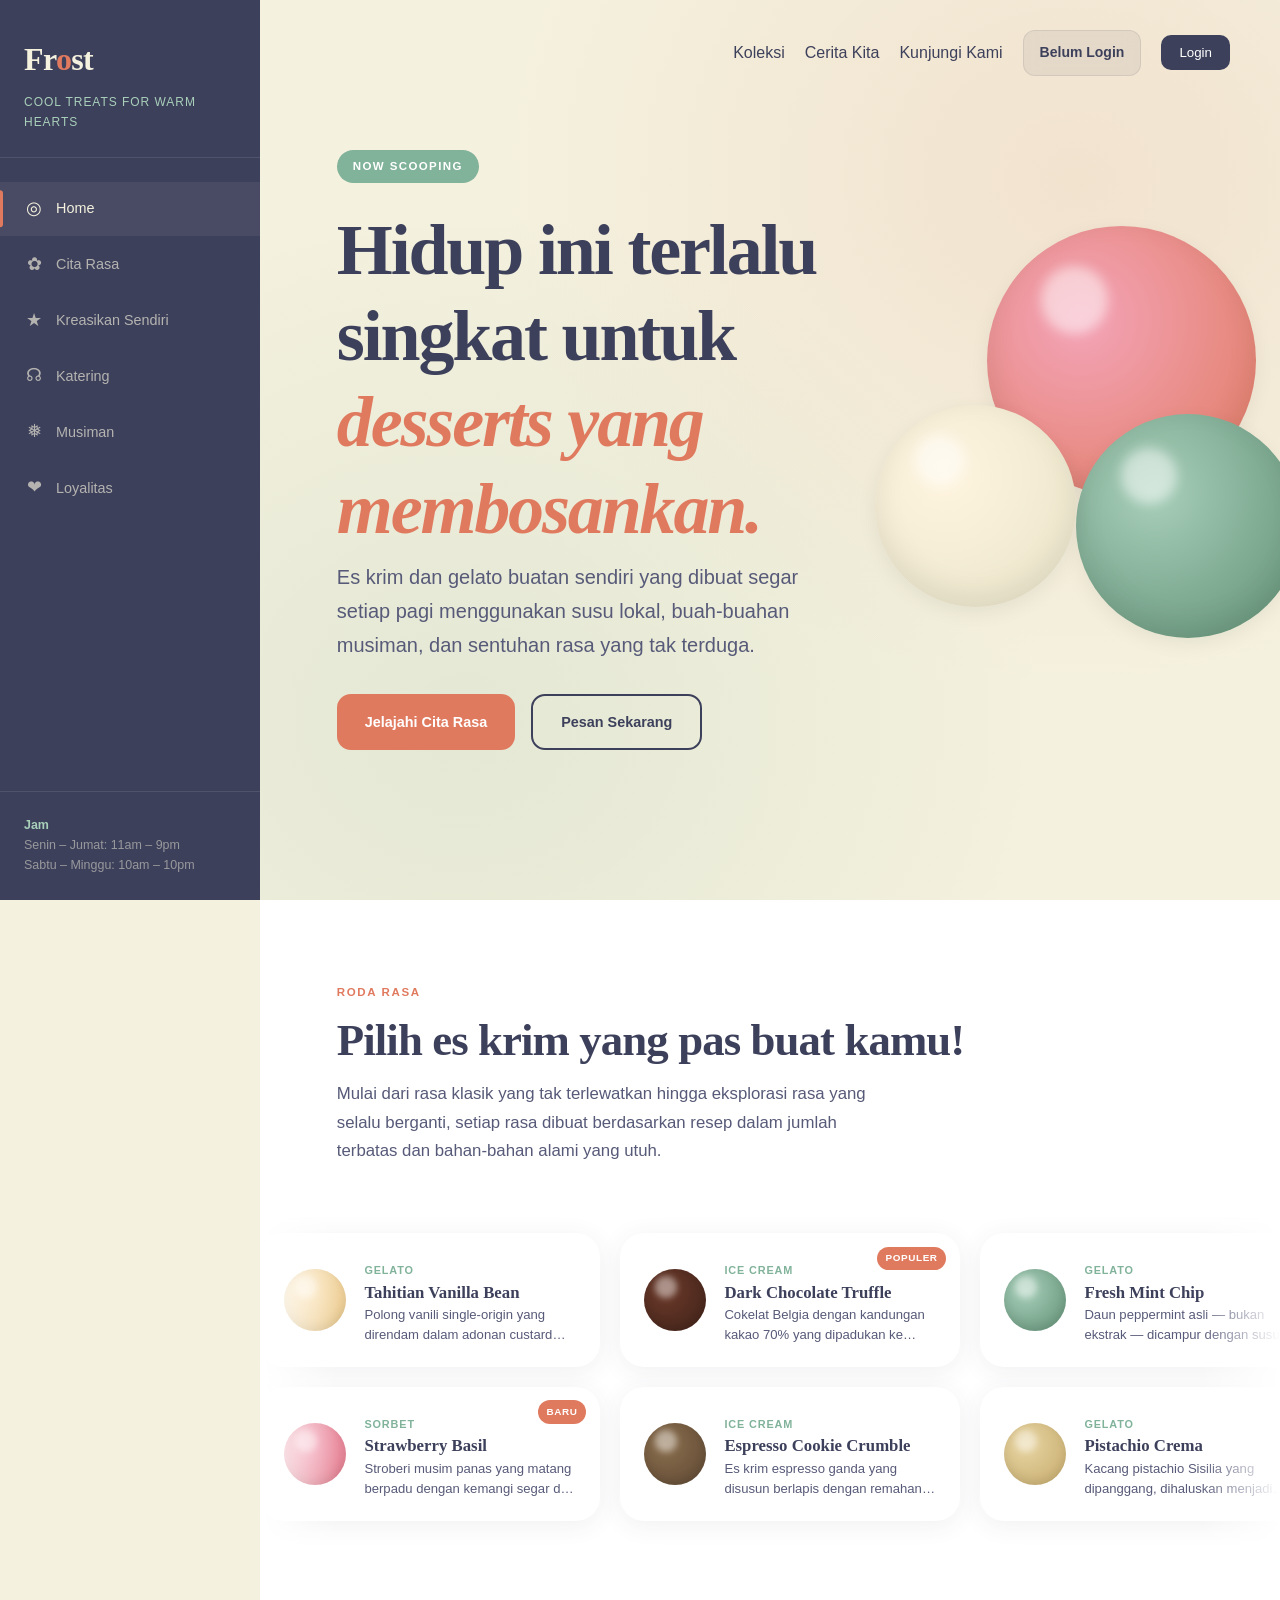
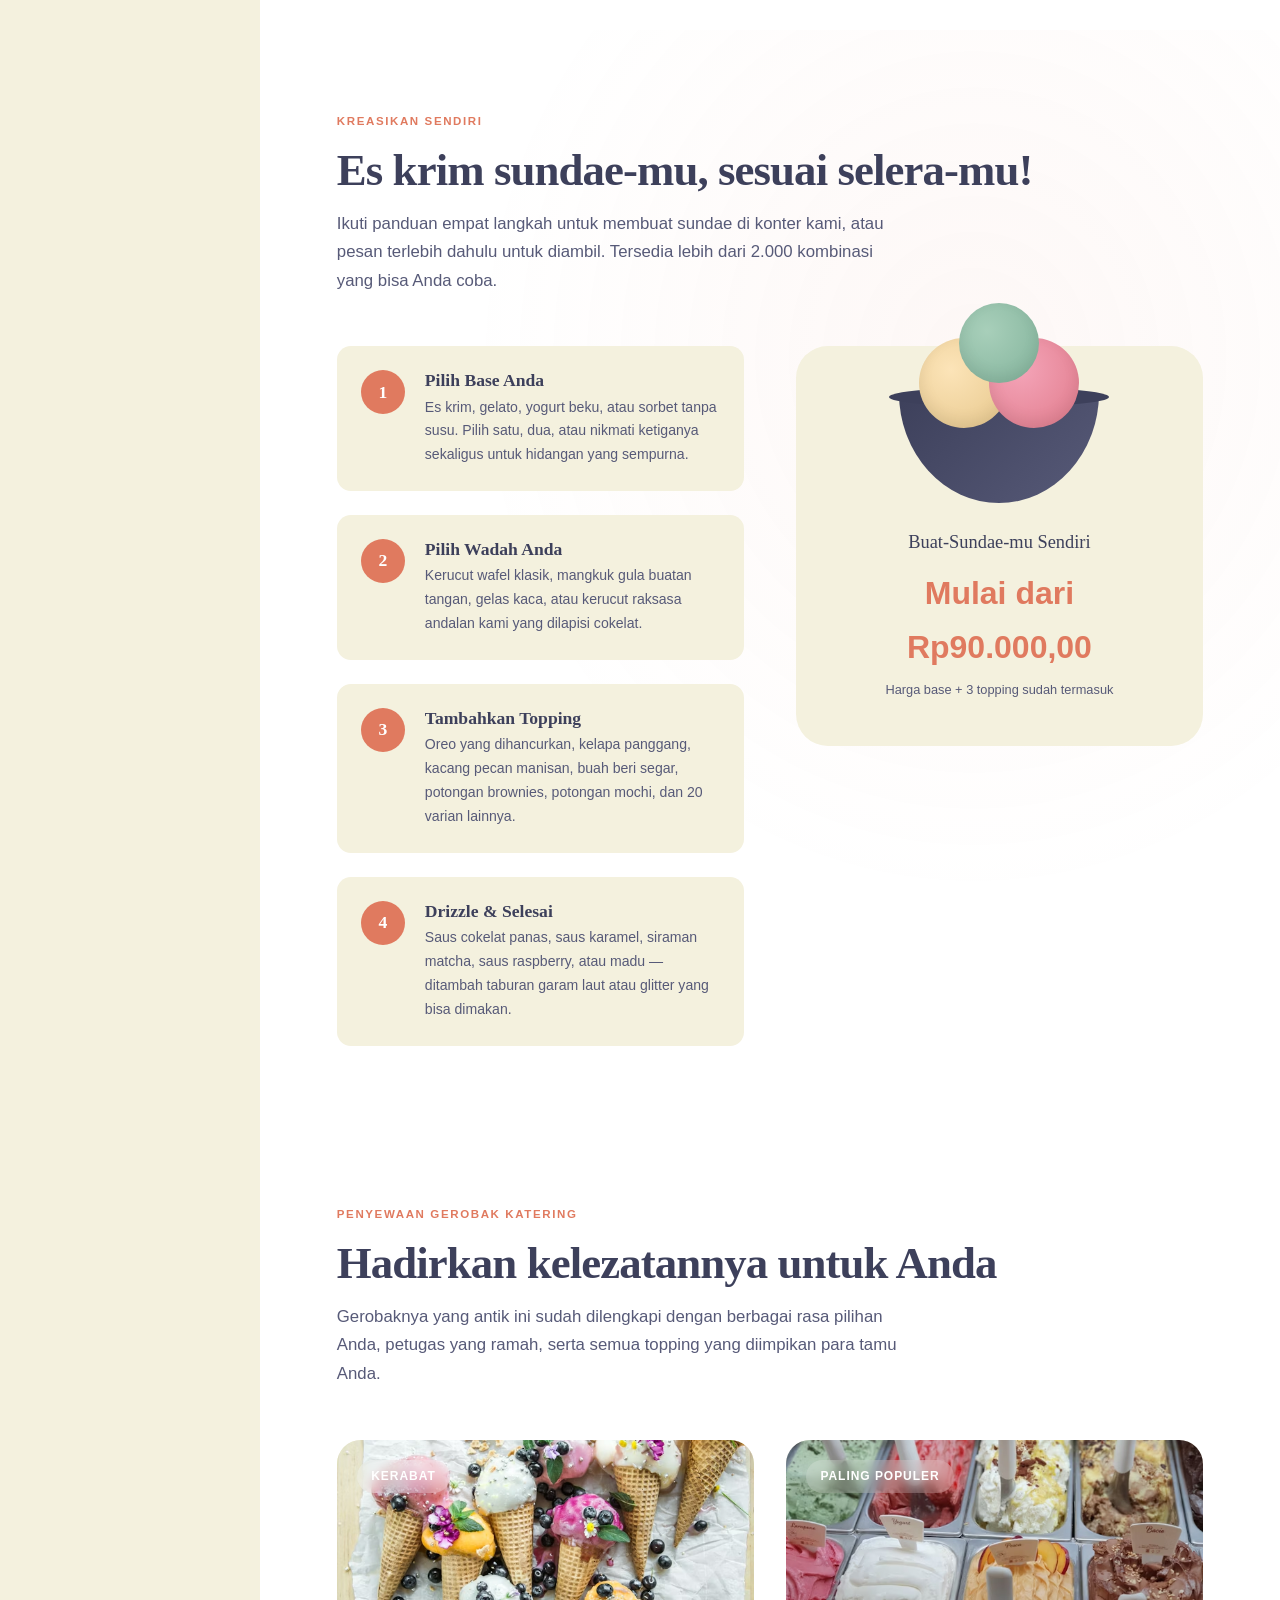
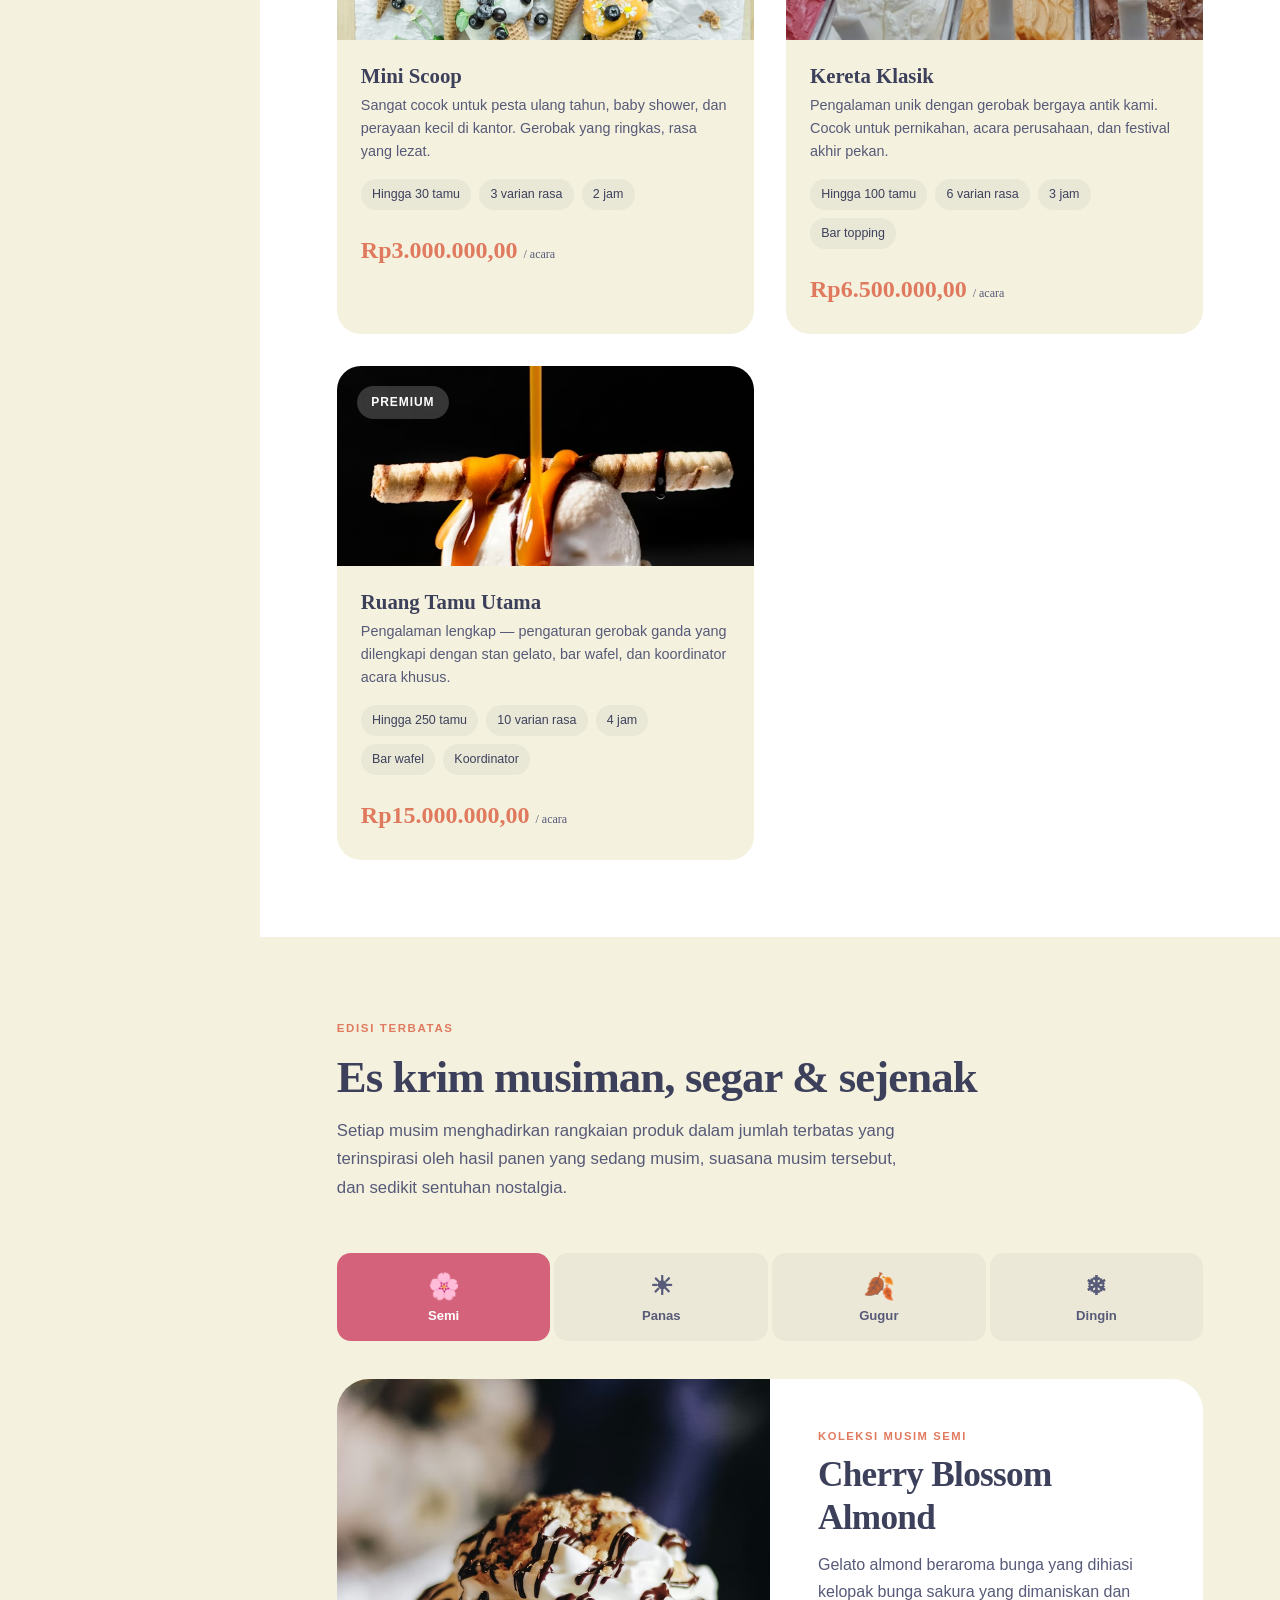
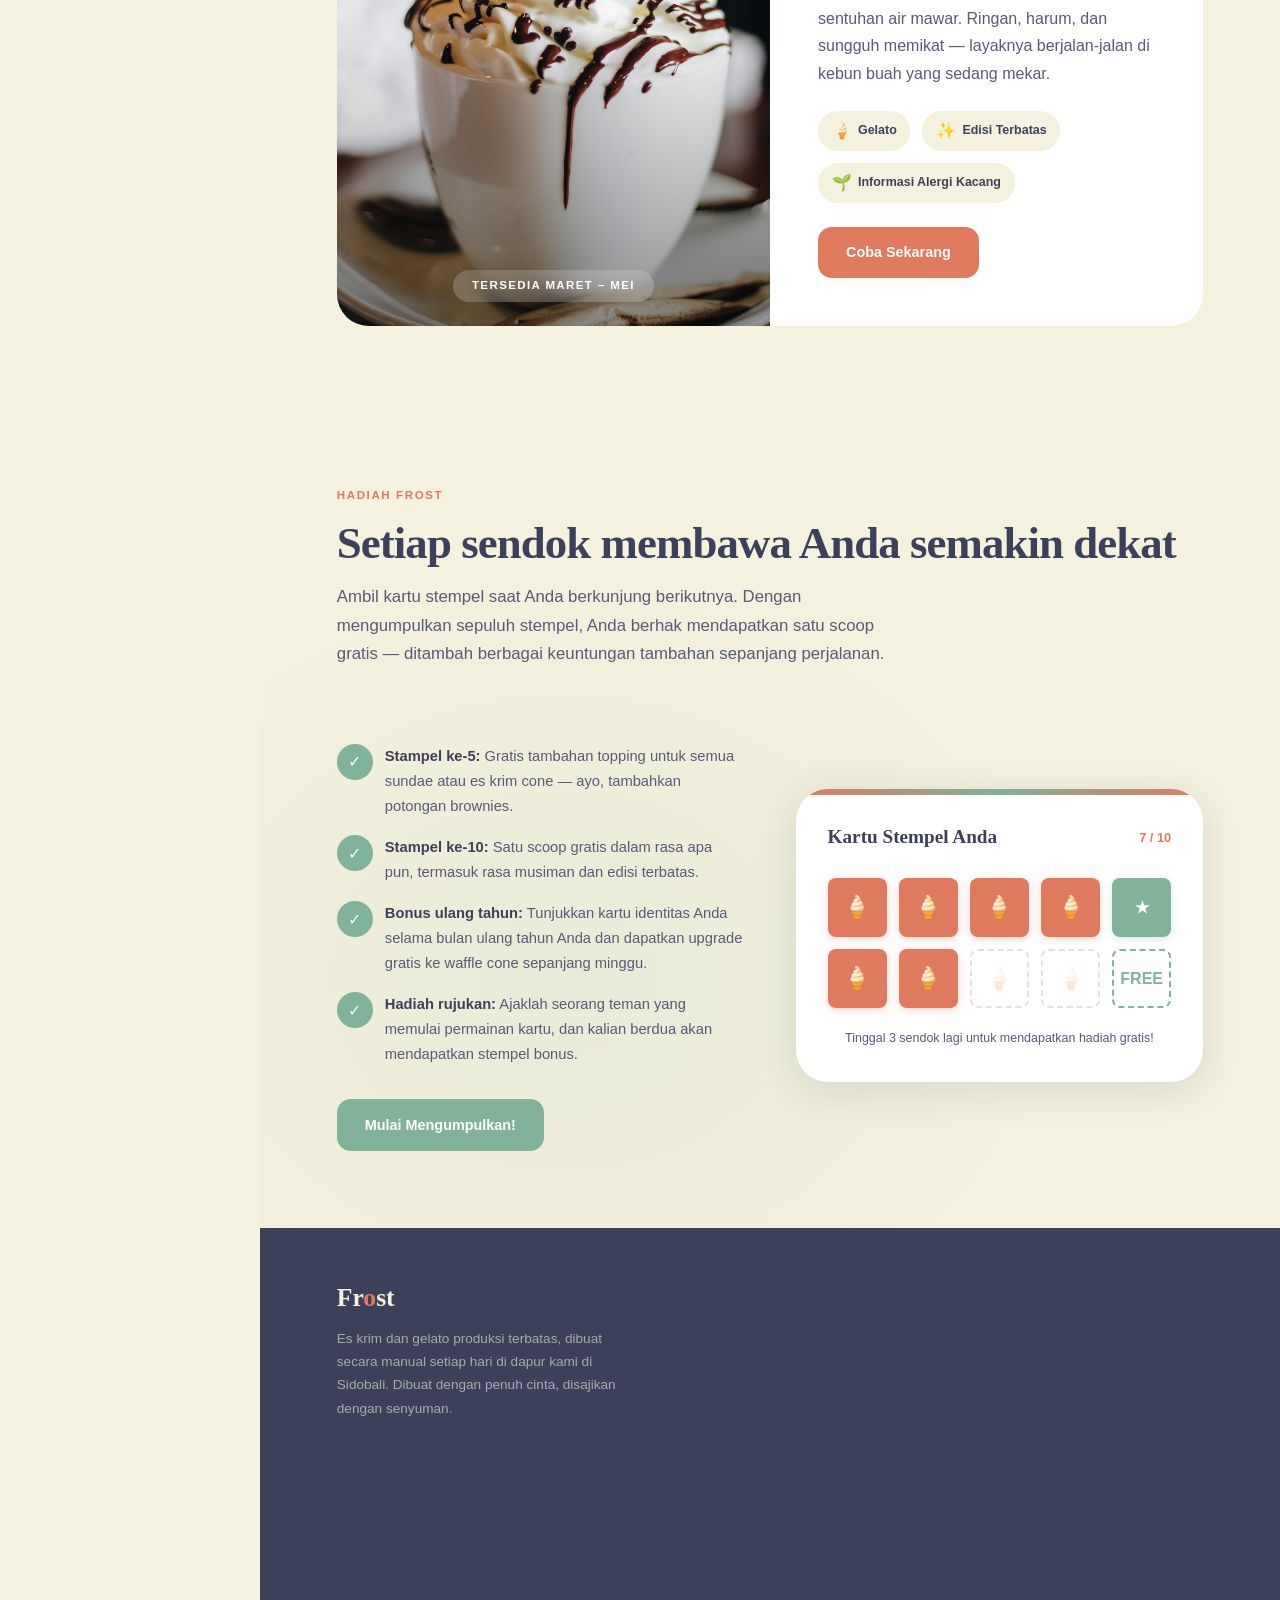
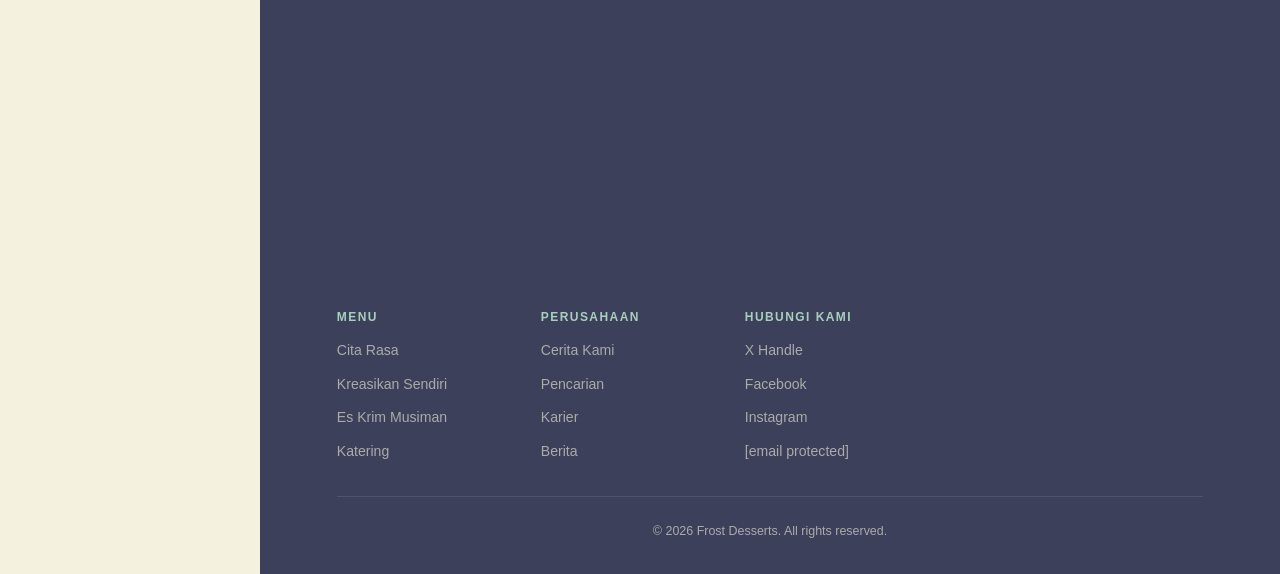
==== commit 02bc6c9b: "Update index.html" ====
--- a/index.html
+++ b/index.html
@@ -417,7 +417,7 @@
             <div class="builder__preview-scoop3"></div>
           </div>
           <p class="builder__preview-text">Buat-Sundae-mu Sendiri</p>
-          <p class="builder__preview-price">Mulai dari Rp75.000,00</p>
+          <p class="builder__preview-price">Mulai dari Rp90.000,00</p>
           <p class="builder__preview-note">Harga base + 3 topping sudah termasuk</p>
         </div>
       </div>
@@ -446,7 +446,7 @@
               <span class="cart-card__detail">3 varian rasa</span>
               <span class="cart-card__detail">2 jam</span>
             </div>
-            <div class="cart-card__price">Rp2.000.000,00 <small>/ acara</small></div>
+            <div class="cart-card__price">Rp3.000.000,00 <small>/ acara</small></div>
           </div>
         </div>
 
@@ -465,7 +465,7 @@
               <span class="cart-card__detail">3 jam</span>
               <span class="cart-card__detail">Bar topping</span>
             </div>
-            <div class="cart-card__price">Rp6.000.000,00 <small>/ acara</small></div>
+            <div class="cart-card__price">Rp6.500.000,00 <small>/ acara</small></div>
           </div>
         </div>
 
@@ -485,7 +485,7 @@
               <span class="cart-card__detail">Bar wafel</span>
               <span class="cart-card__detail">Koordinator</span>
             </div>
-            <div class="cart-card__price">Rp12.500.000,00 <small>/ acara</small></div>
+            <div class="cart-card__price">Rp15.000.000,00 <small>/ acara</small></div>
           </div>
         </div>
       </div>
